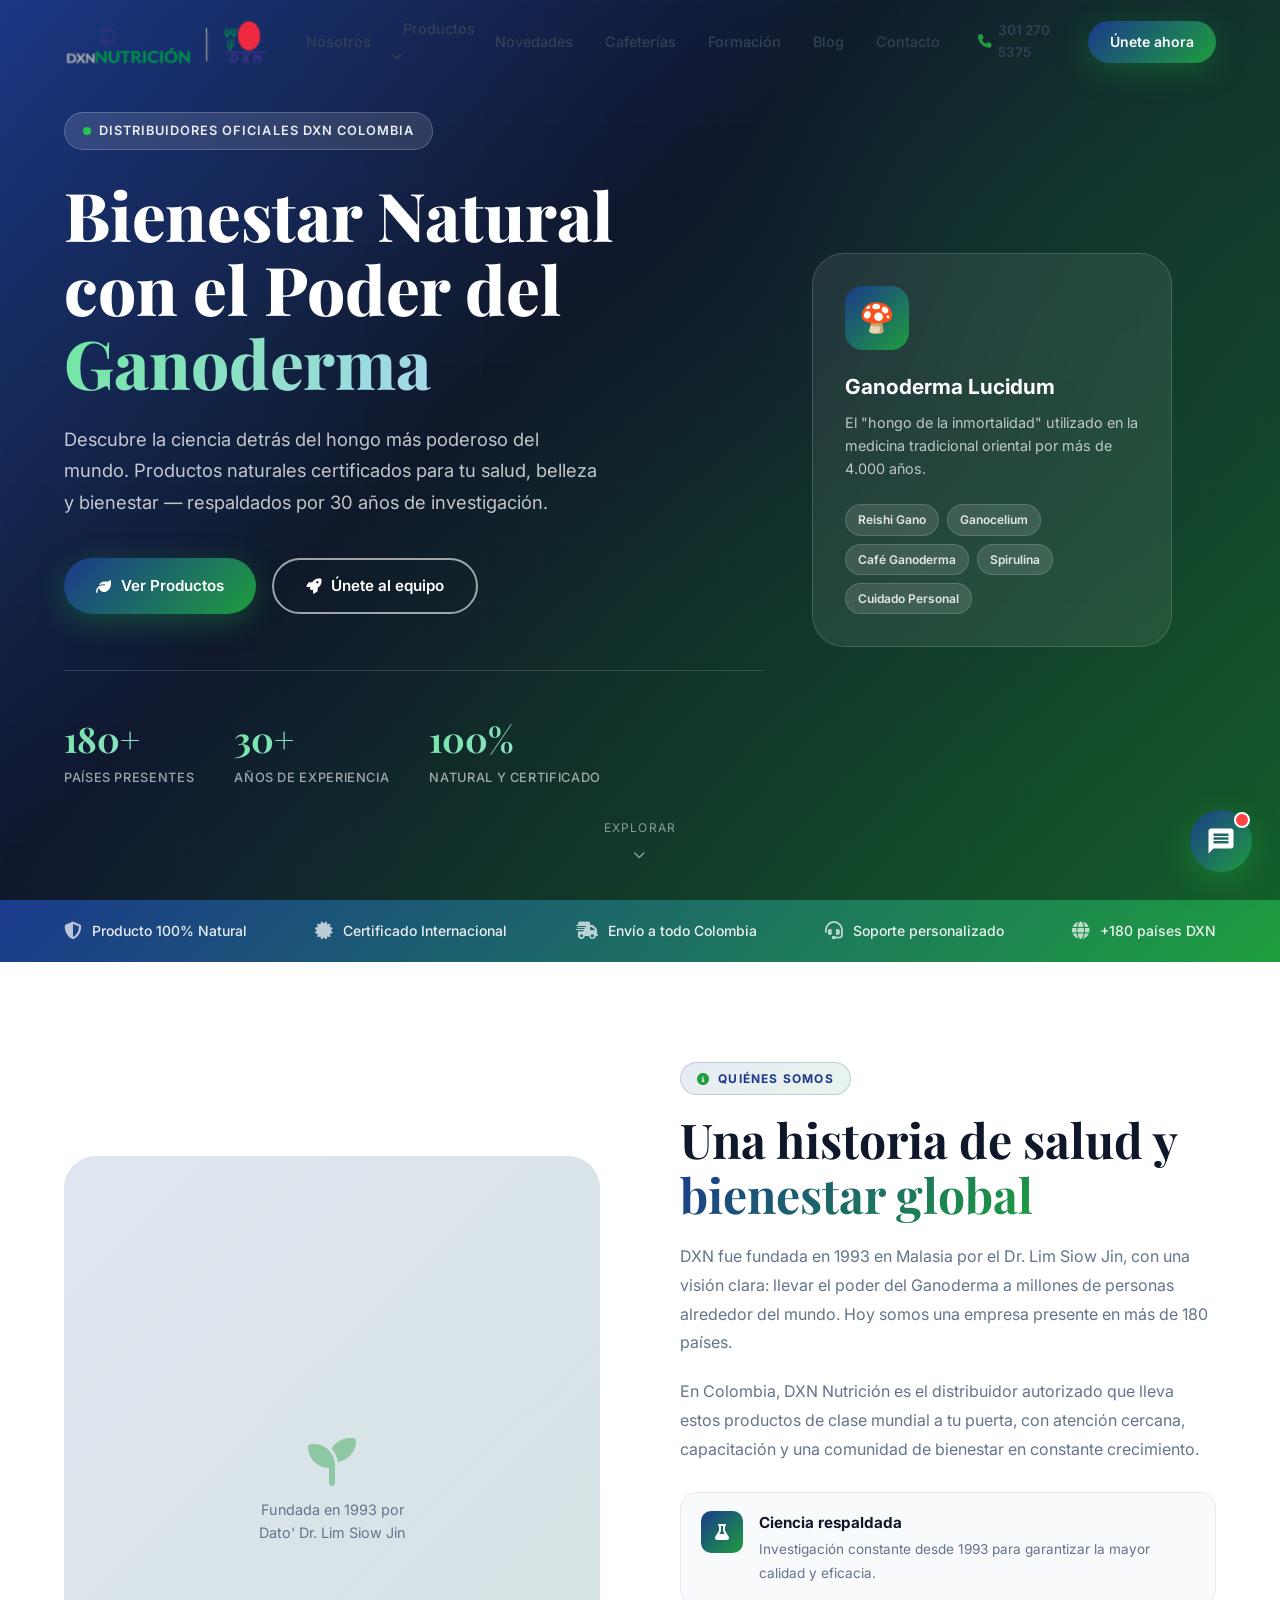
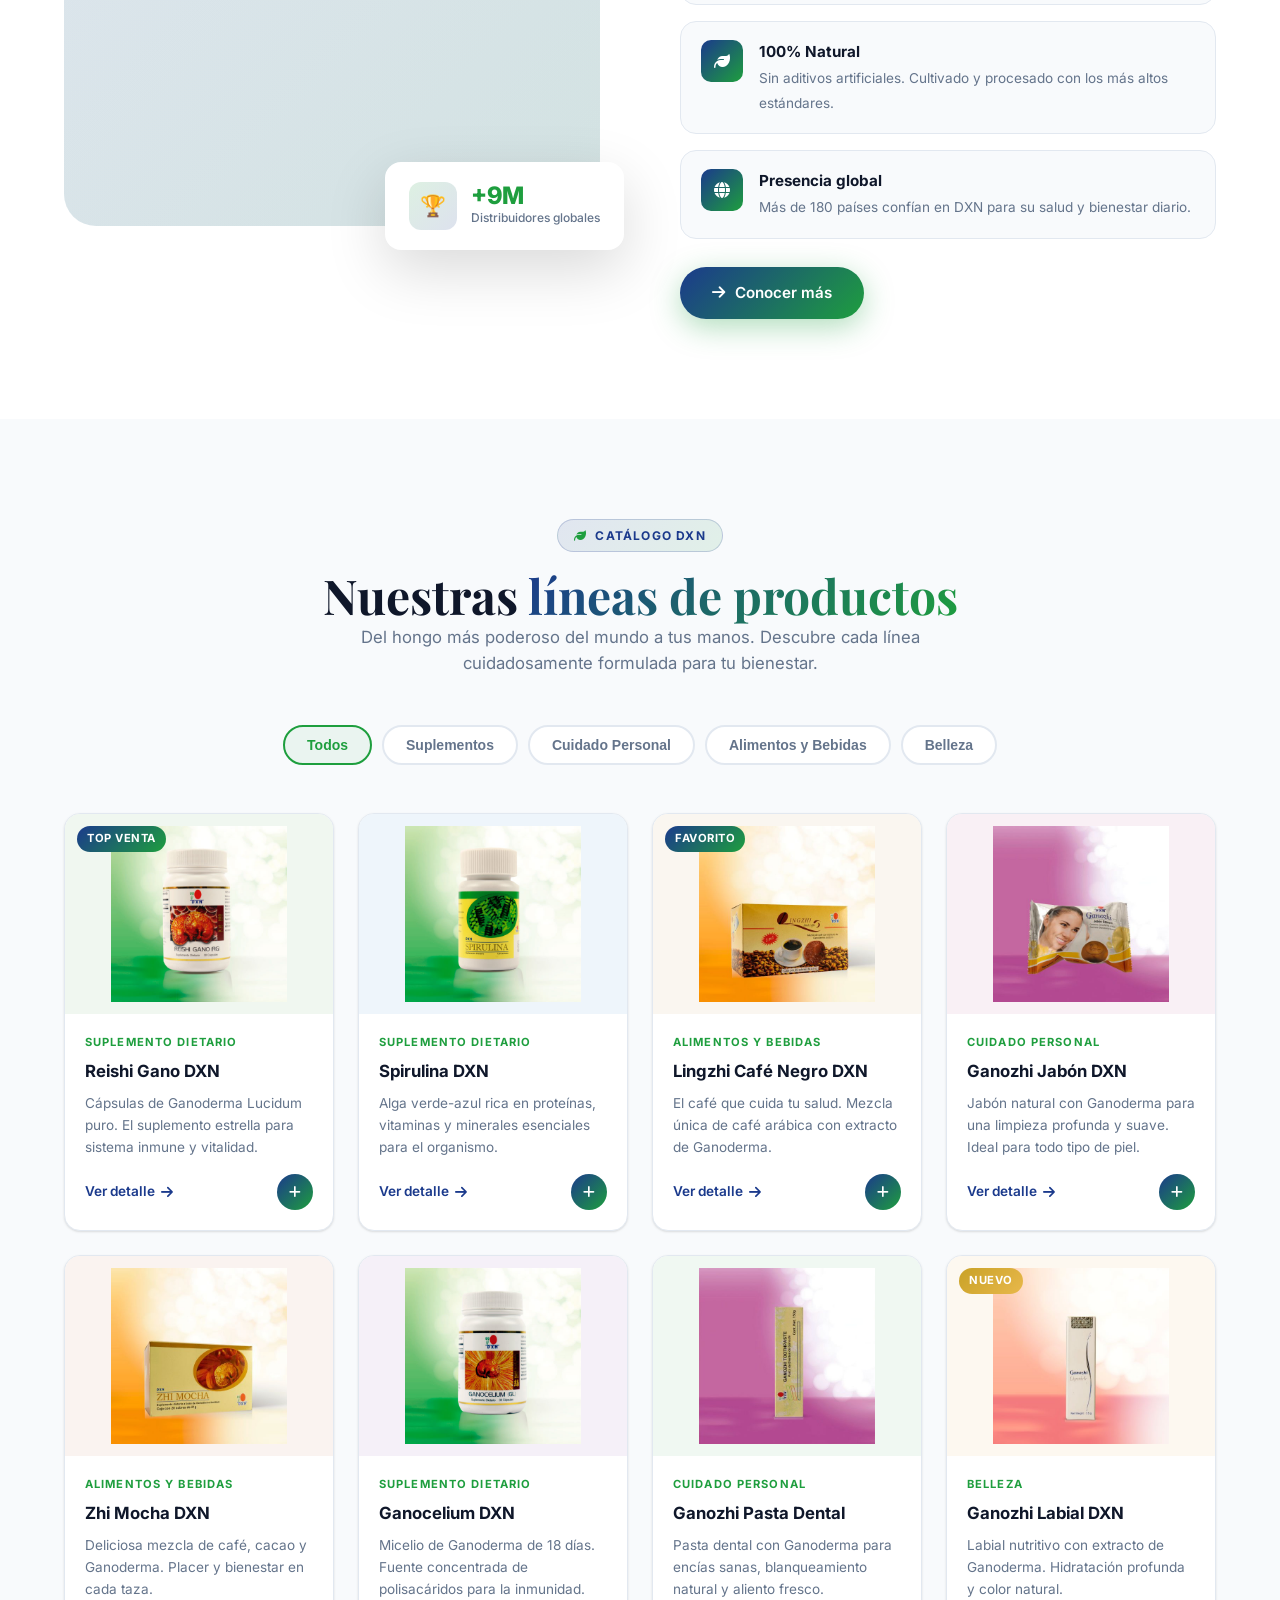
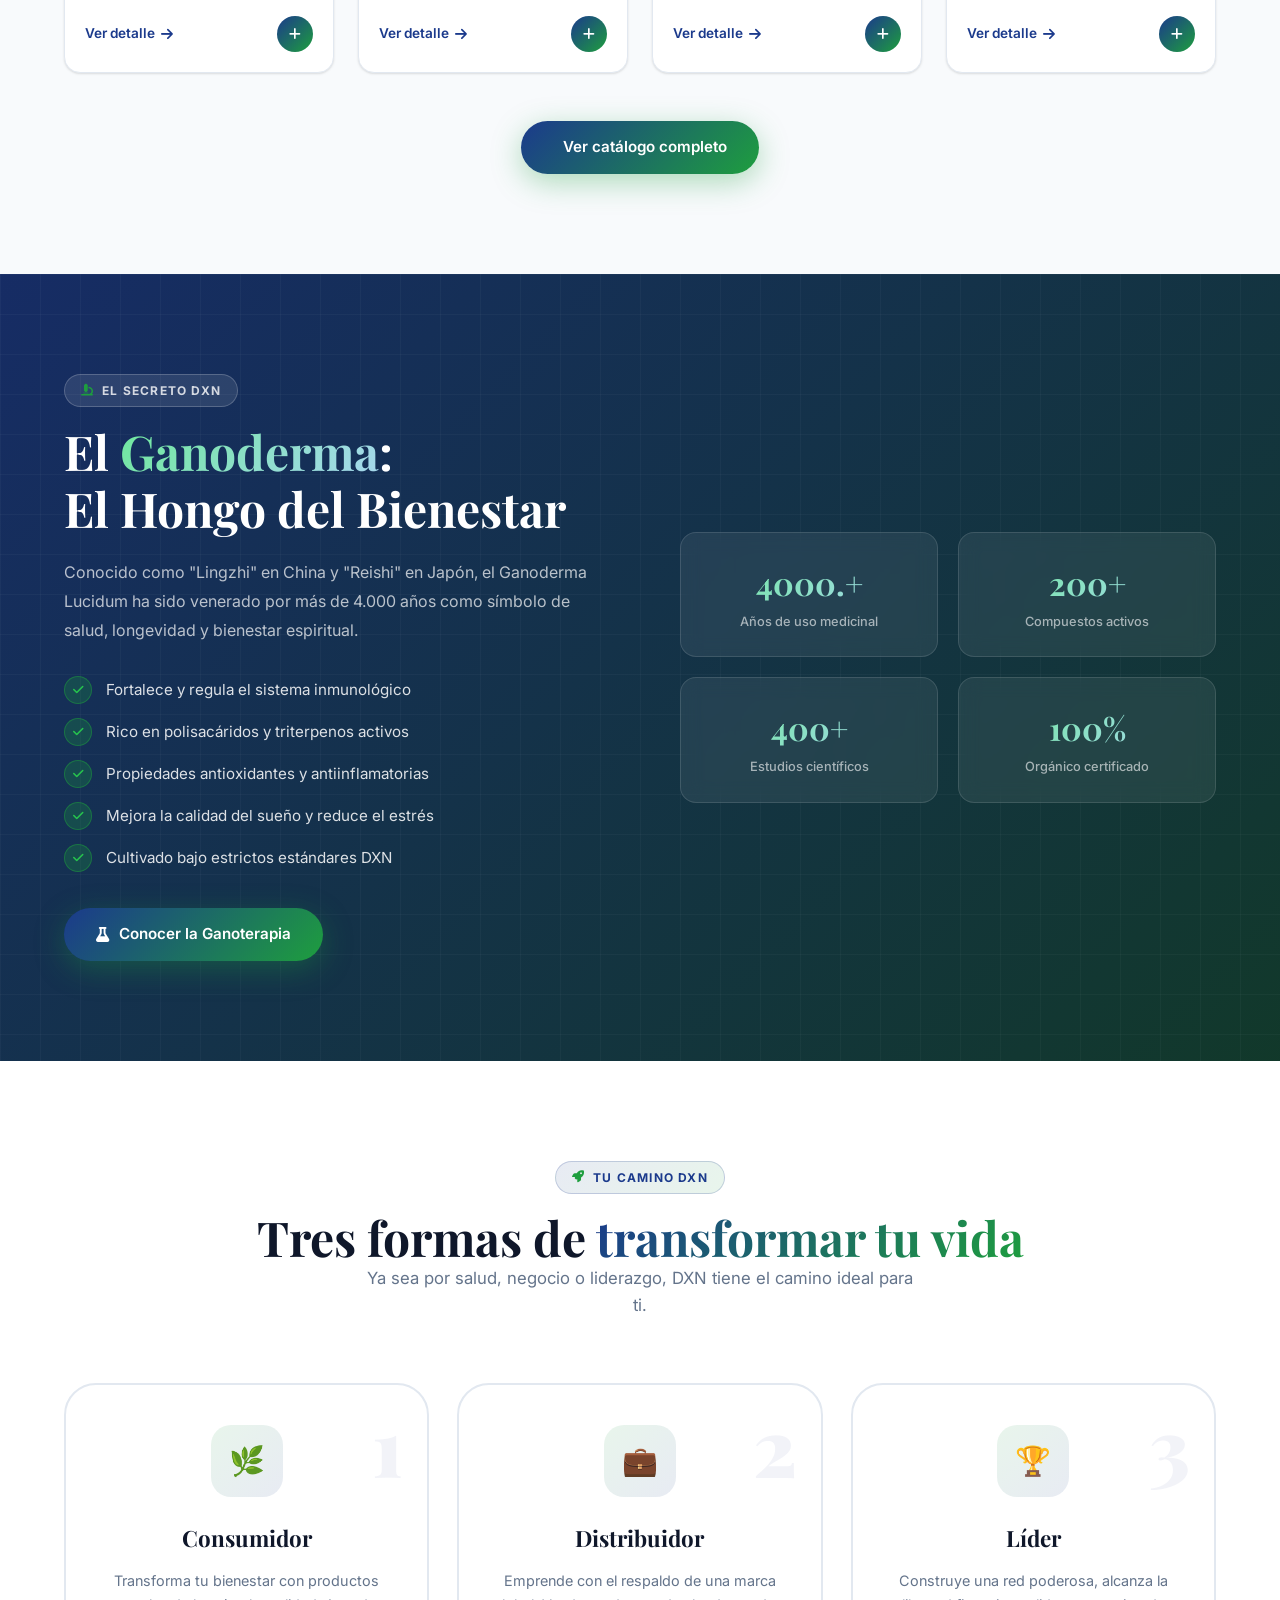
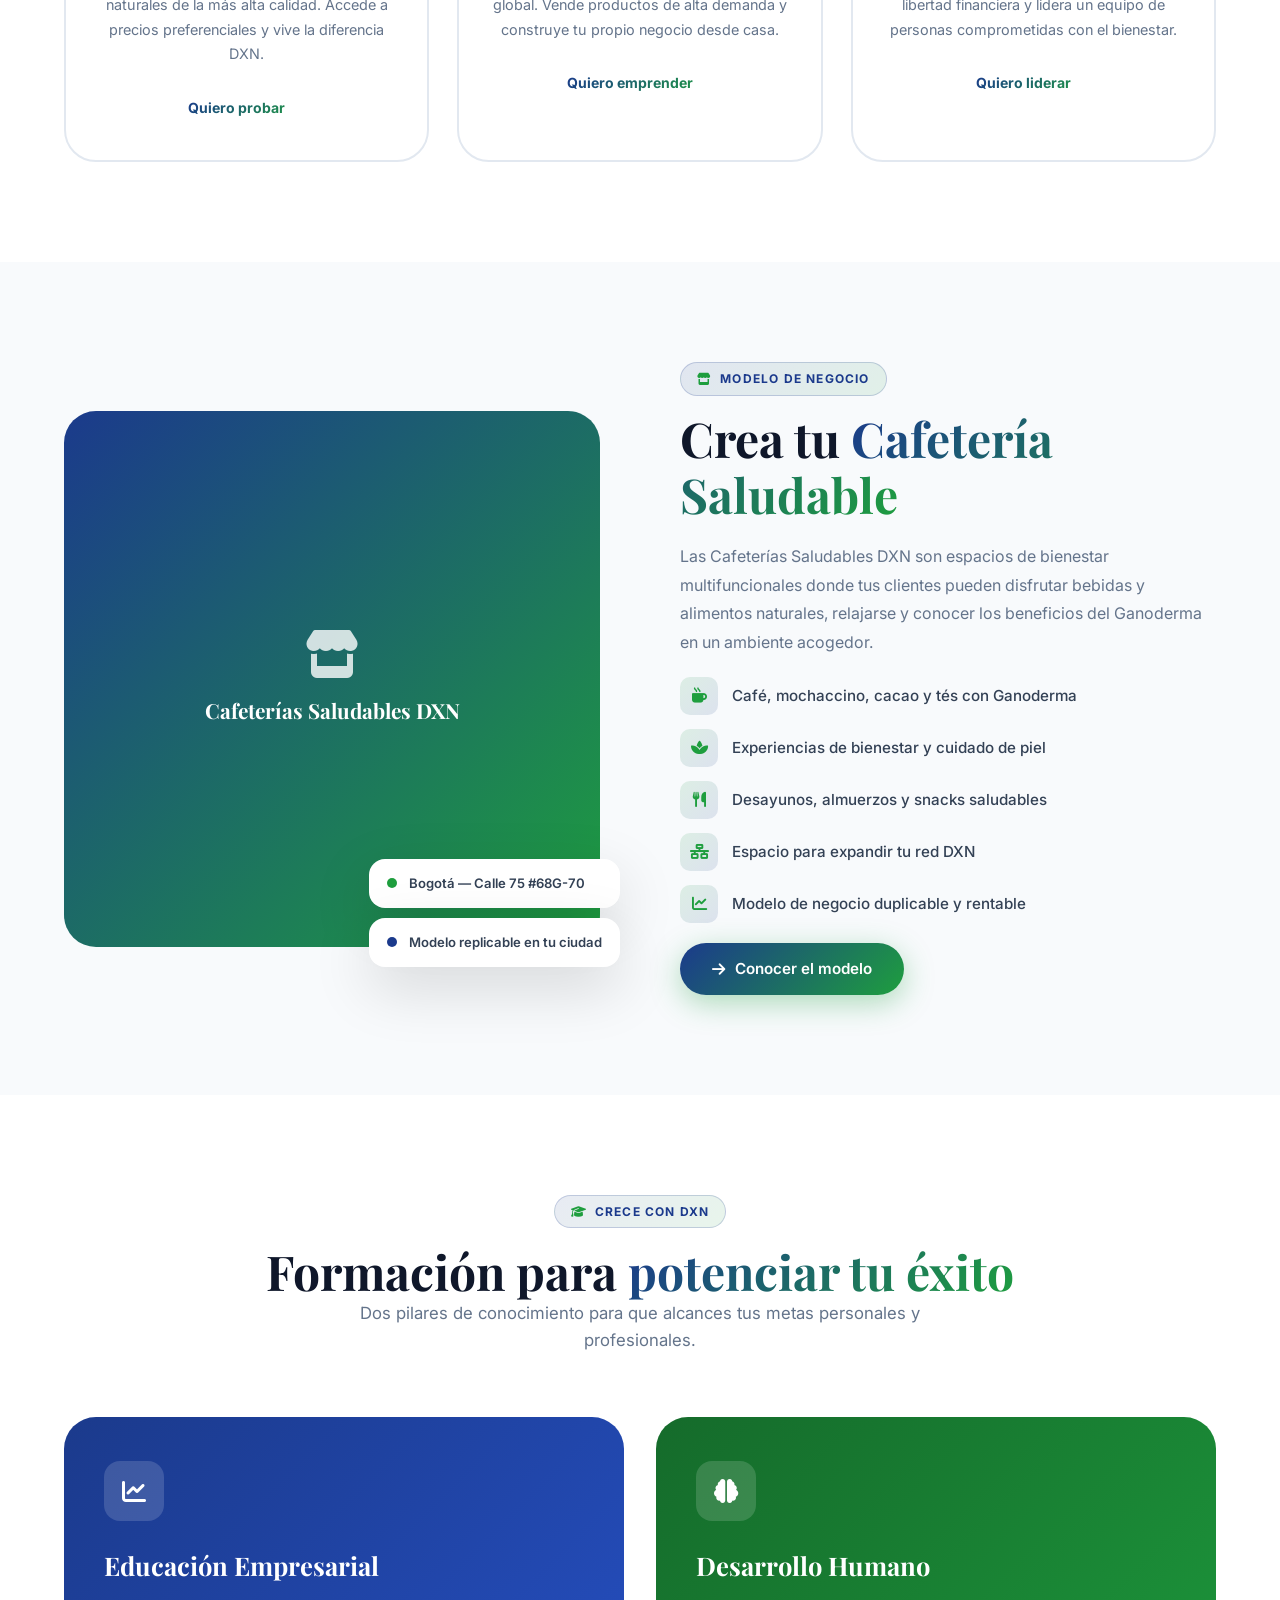
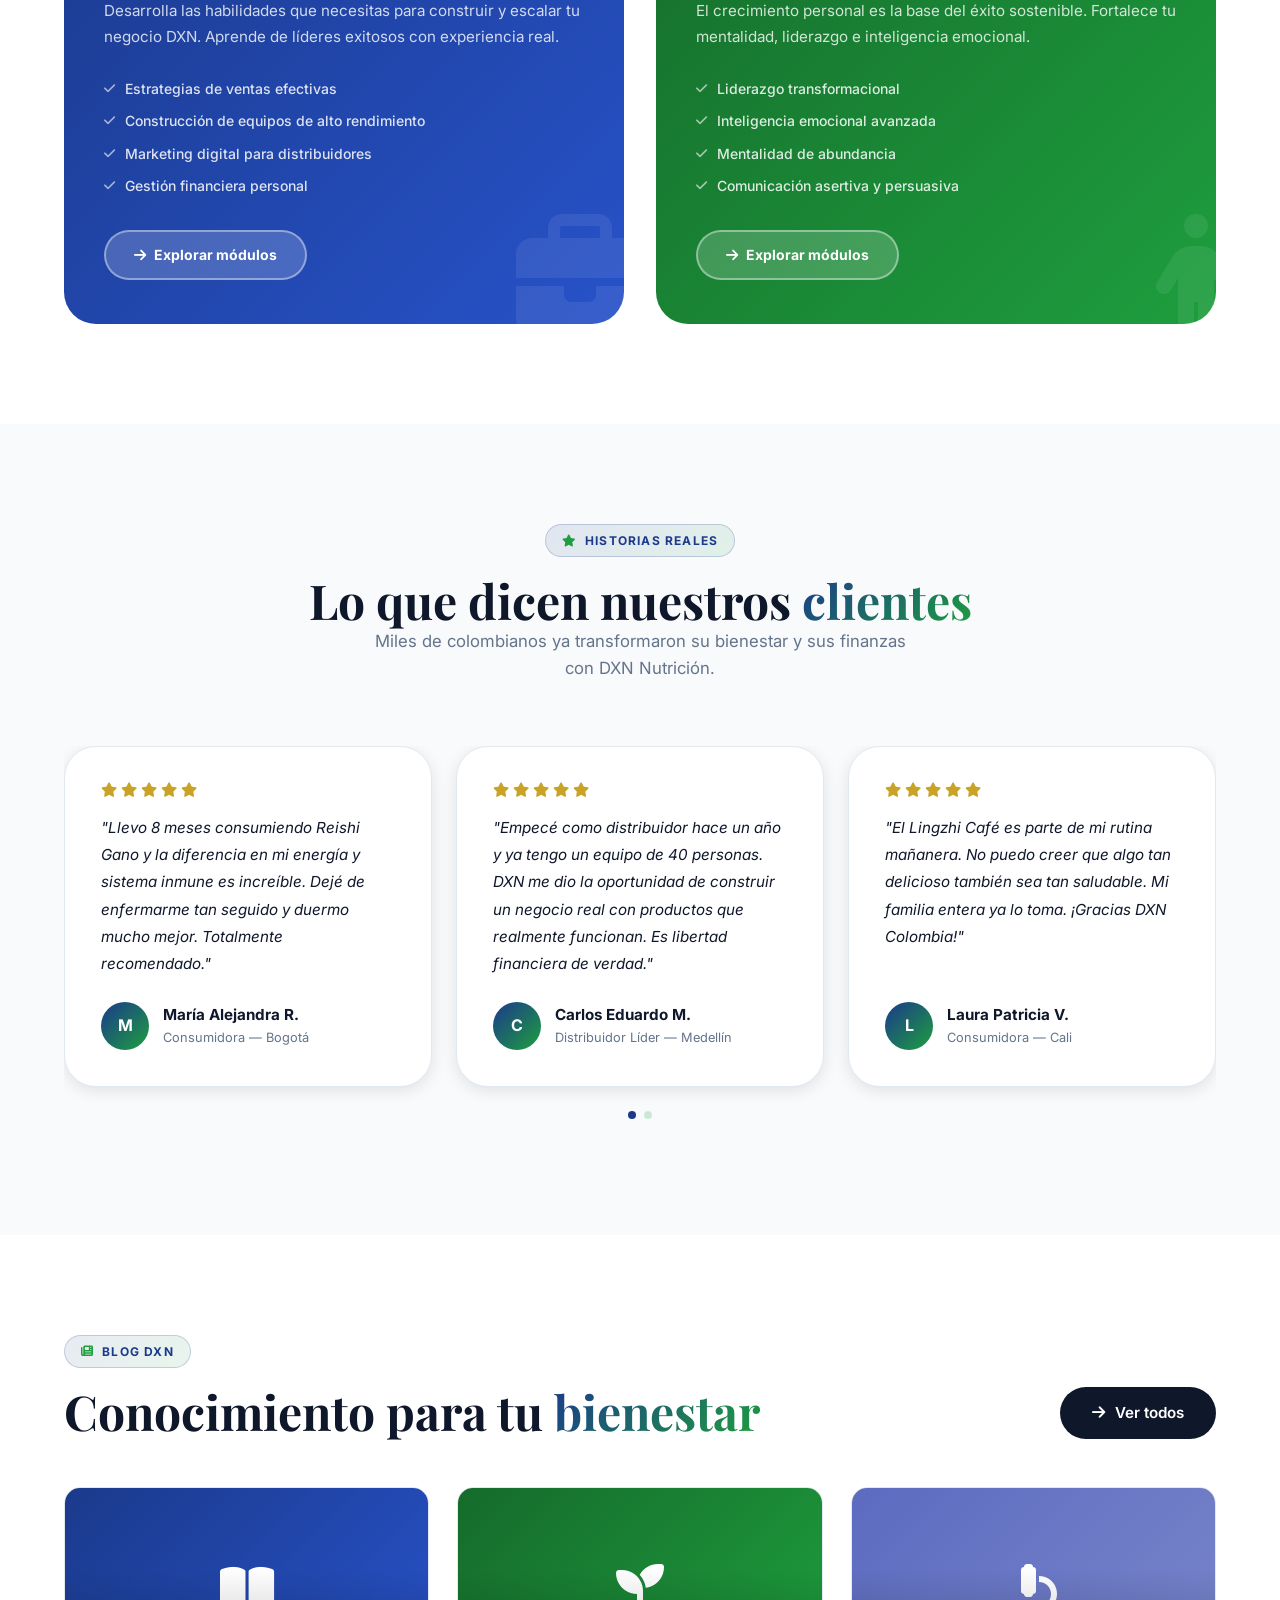
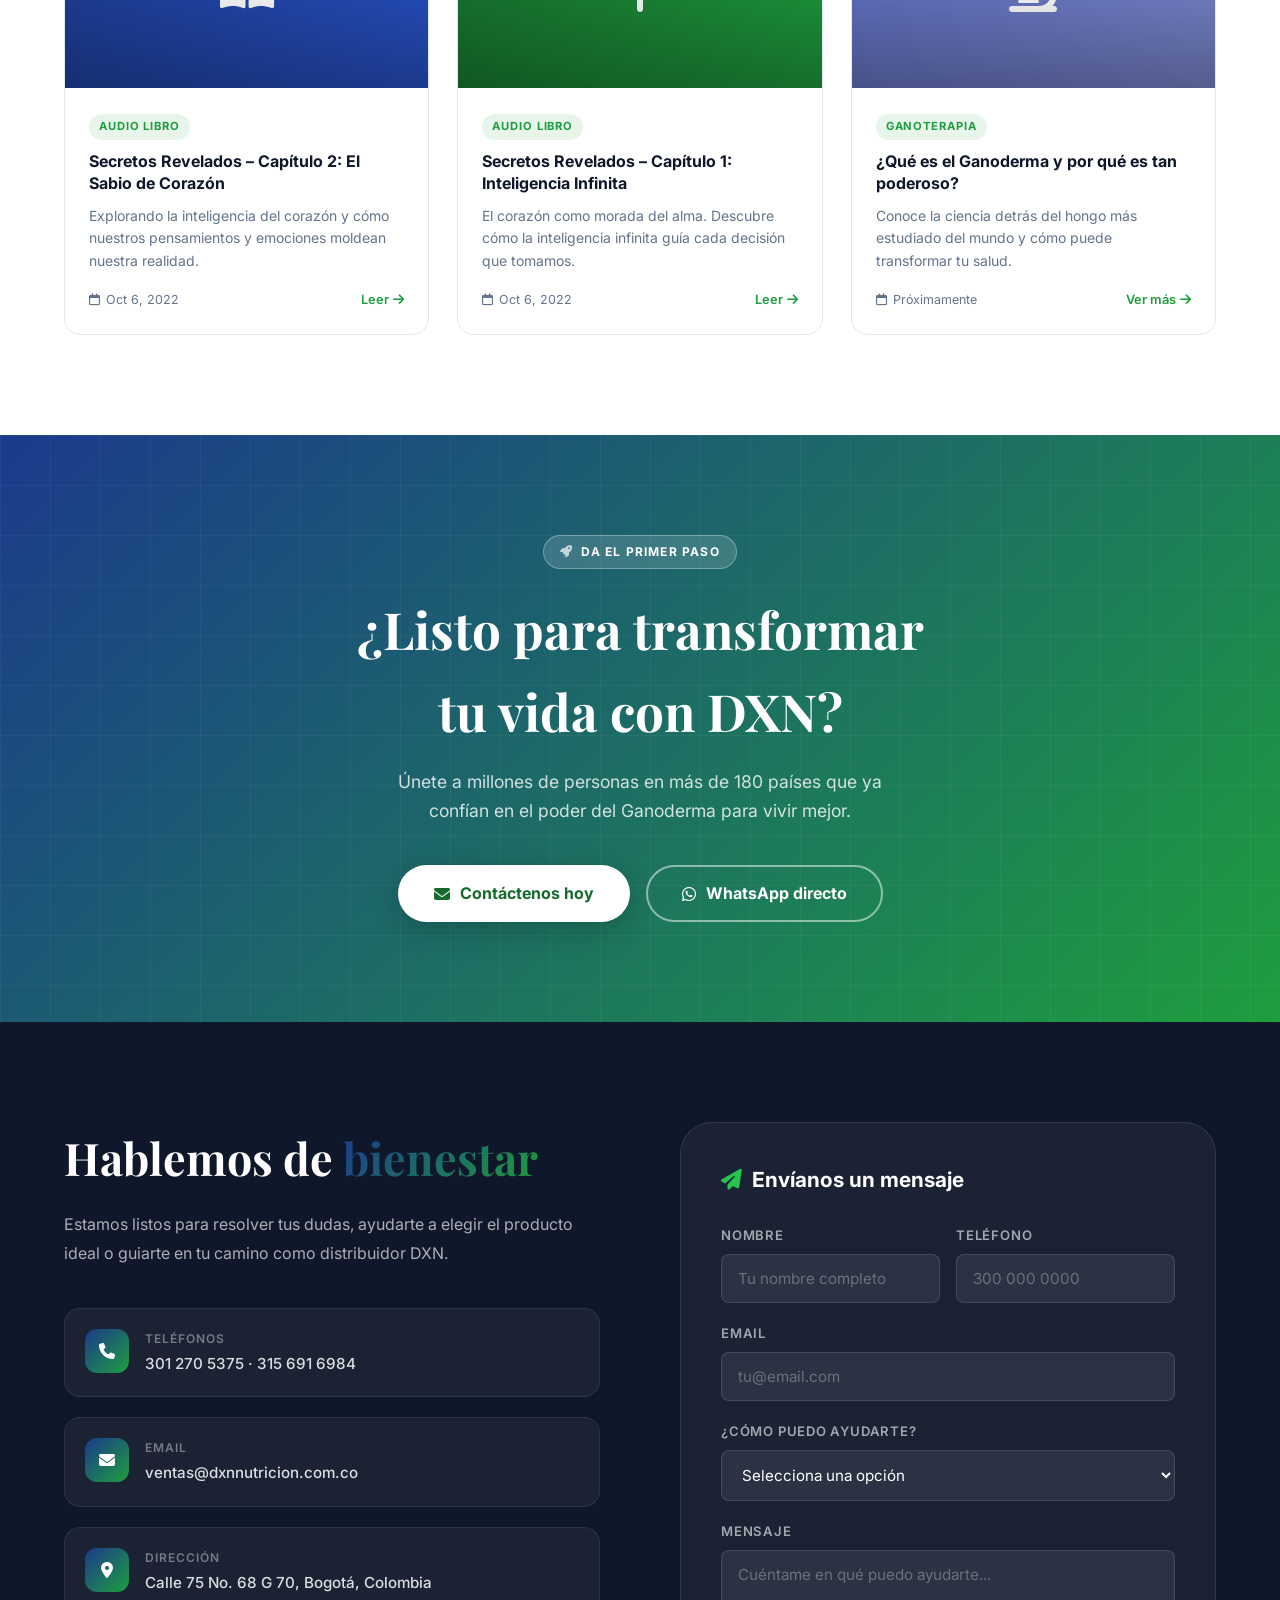
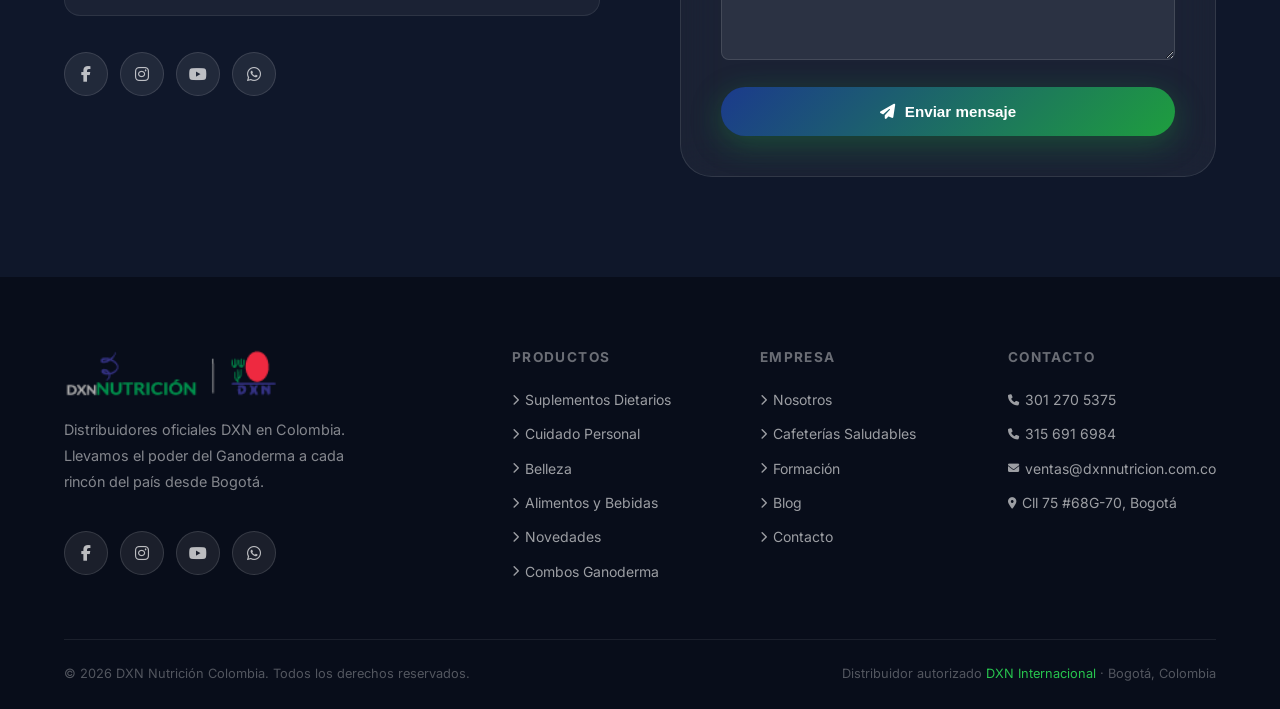
==== index.html @ 5dcd94e0 "DXN Nutricion - Sitio web premium inicial" ====
﻿<!DOCTYPE html>
<html lang="es">
<head>
  <meta charset="UTF-8" />
  <meta name="viewport" content="width=device-width, initial-scale=1.0" />
  <title>DXN Nutrición Colombia — Bienestar Natural con Ganoderma</title>
  <meta name="description" content="DXN Nutrición Colombia distribuye productos naturales basados en Ganoderma. Suplementos, cuidado personal, alimentos saludables y oportunidad de negocio." />

  <!-- Google Fonts -->
  <link rel="preconnect" href="https://fonts.googleapis.com" />
  <link rel="preconnect" href="https://fonts.gstatic.com" crossorigin />
  <link href="https://fonts.googleapis.com/css2?family=Inter:wght@300;400;500;600;700;800&family=Playfair+Display:wght@600;700;800&display=swap" rel="stylesheet" />

  <!-- AOS Animations -->
  <link href="https://unpkg.com/aos@2.3.4/dist/aos.css" rel="stylesheet" />

  <!-- Swiper -->
  <link rel="stylesheet" href="https://cdn.jsdelivr.net/npm/swiper@11/swiper-bundle.min.css" />

  <!-- Icons -->
  <link rel="stylesheet" href="https://cdnjs.cloudflare.com/ajax/libs/font-awesome/6.5.0/css/all.min.css" />

  <style>
    /* ===== VARIABLES ===== */
    :root {
      --blue:        #1B3A8C;
      --blue-light:  #2752C9;
      --green:       #1E9E3E;
      --green-dark:  #156B2B;
      --green-light: #27C44E;
      --gold:        #C9A227;
      --white:       #FFFFFF;
      --gray-50:     #F8FAFC;
      --gray-100:    #F1F5F9;
      --gray-200:    #E2E8F0;
      --gray-500:    #64748B;
      --gray-700:    #334155;
      --gray-900:    #0F172A;
      --gradient:    linear-gradient(135deg, var(--blue) 0%, var(--green) 100%);
      --gradient-rev: linear-gradient(135deg, var(--green) 0%, var(--blue) 100%);
      --shadow-sm:   0 1px 3px rgba(0,0,0,.08), 0 1px 2px rgba(0,0,0,.06);
      --shadow-md:   0 4px 16px rgba(0,0,0,.10);
      --shadow-lg:   0 20px 60px rgba(0,0,0,.15);
      --shadow-xl:   0 30px 80px rgba(0,0,0,.20);
      --radius:      16px;
      --radius-sm:   8px;
      --radius-xl:   32px;
      --transition:  all .3s cubic-bezier(.4,0,.2,1);
    }

    /* ===== RESET ===== */
    *, *::before, *::after { box-sizing: border-box; margin: 0; padding: 0; }
    html { scroll-behavior: smooth; }
    body {
      font-family: 'Inter', sans-serif;
      color: var(--gray-900);
      background: var(--white);
      overflow-x: hidden;
      line-height: 1.6;
    }
    img { display: block; max-width: 100%; }
    a { text-decoration: none; color: inherit; }
    ul { list-style: none; }

    /* ===== UTILITIES ===== */
    .container { max-width: 1200px; margin: 0 auto; padding: 0 24px; }
    .section-tag {
      display: inline-flex; align-items: center; gap: 8px;
      background: linear-gradient(135deg, rgba(27,58,140,.1), rgba(30,158,62,.1));
      color: var(--blue);
      font-size: .75rem; font-weight: 700; letter-spacing: .1em; text-transform: uppercase;
      padding: 6px 16px; border-radius: 100px;
      border: 1px solid rgba(27,58,140,.2);
      margin-bottom: 16px;
    }
    .section-tag i { color: var(--green); }
    .section-title {
      font-family: 'Playfair Display', serif;
      font-size: clamp(2rem, 4vw, 3rem);
      font-weight: 700;
      line-height: 1.15;
      color: var(--gray-900);
    }
    .section-title span { background: var(--gradient); -webkit-background-clip: text; -webkit-text-fill-color: transparent; background-clip: text; }
    .section-sub { font-size: 1.05rem; color: var(--gray-500); max-width: 560px; margin-top: 12px; }
    .btn {
      display: inline-flex; align-items: center; gap: 10px;
      padding: 14px 32px; border-radius: 100px;
      font-size: .95rem; font-weight: 600;
      cursor: pointer; border: none;
      transition: var(--transition);
      white-space: nowrap;
    }
    .btn-primary {
      background: var(--gradient);
      color: var(--white);
      box-shadow: 0 8px 30px rgba(30,158,62,.35);
    }
    .btn-primary:hover { transform: translateY(-2px); box-shadow: 0 12px 40px rgba(30,158,62,.45); }
    .btn-outline {
      background: transparent;
      color: var(--white);
      border: 2px solid rgba(255,255,255,.6);
    }
    .btn-outline:hover { background: rgba(255,255,255,.15); border-color: var(--white); }
    .btn-dark {
      background: var(--gray-900);
      color: var(--white);
    }
    .btn-dark:hover { background: var(--gray-700); transform: translateY(-2px); }

    /* ===== NAVBAR ===== */
    #navbar {
      position: fixed; top: 0; left: 0; right: 0; z-index: 1000;
      padding: 16px 0;
      transition: var(--transition);
    }
    #navbar.scrolled {
      background: rgba(255,255,255,.96);
      backdrop-filter: blur(20px);
      -webkit-backdrop-filter: blur(20px);
      box-shadow: 0 2px 30px rgba(0,0,0,.10);
      padding: 10px 0;
    }
    .nav-inner {
      display: flex; align-items: center; justify-content: space-between; gap: 24px;
    }
    .nav-logo {
      display: flex; align-items: center; gap: 12px;
    }
    .nav-logo-icon {
      width: 44px; height: 44px;
      background: var(--gradient);
      border-radius: 12px;
      display: flex; align-items: center; justify-content: center;
      flex-shrink: 0;
    }
    .nav-logo-icon svg { width: 26px; height: 26px; fill: white; }
    .nav-logo-text { display: flex; flex-direction: column; line-height: 1; }
    .nav-logo-text .dxn { font-size: .7rem; font-weight: 800; color: var(--gray-500); letter-spacing: .15em; text-transform: uppercase; }
    .nav-logo-text .nutricion { font-size: 1.1rem; font-weight: 800; background: var(--gradient); -webkit-background-clip: text; -webkit-text-fill-color: transparent; background-clip: text; }
    .nav-links { display: flex; align-items: center; gap: 4px; }
    .nav-links a {
      padding: 8px 14px; border-radius: 8px;
      font-size: .9rem; font-weight: 500;
      color: var(--gray-700);
      transition: var(--transition);
      position: relative;
    }
    .nav-links a:hover { color: var(--green); background: rgba(30,158,62,.07); }
    .nav-links .has-dropdown { position: relative; }
    .nav-links .has-dropdown .dropdown {
      position: absolute; top: calc(100% + 8px); left: 0;
      background: var(--white);
      border-radius: var(--radius);
      box-shadow: var(--shadow-lg);
      min-width: 220px;
      padding: 8px;
      opacity: 0; pointer-events: none;
      transform: translateY(8px);
      transition: var(--transition);
      border: 1px solid var(--gray-200);
    }
    .nav-links .has-dropdown:hover .dropdown { opacity: 1; pointer-events: all; transform: translateY(0); }
    .dropdown a {
      display: flex; align-items: center; gap: 10px;
      padding: 10px 12px; border-radius: 8px;
      font-size: .875rem;
      color: var(--gray-700);
      width: 100%;
    }
    .dropdown a i { color: var(--green); width: 16px; text-align: center; }
    .dropdown a:hover { background: var(--gray-50); color: var(--green); }
    .nav-cta { display: flex; align-items: center; gap: 12px; }
    .nav-cta .phone { font-size: .85rem; font-weight: 600; color: var(--gray-700); display: flex; align-items: center; gap: 6px; }
    .nav-cta .phone i { color: var(--green); }
    .nav-scrolled-hide { transition: var(--transition); }
    #navbar.scrolled .dxn { color: var(--gray-500) !important; }

    /* Hamburger */
    .hamburger { display: none; flex-direction: column; gap: 5px; cursor: pointer; padding: 4px; }
    .hamburger span { width: 24px; height: 2px; background: var(--gray-700); border-radius: 2px; transition: var(--transition); }

    /* ===== HERO ===== */
    #hero {
      min-height: 100vh;
      background: var(--gray-900);
      position: relative;
      display: flex; align-items: center;
      overflow: hidden;
    }
    .hero-bg {
      position: absolute; inset: 0;
      background: linear-gradient(135deg, rgba(27,58,140,.92) 0%, rgba(15,20,40,.75) 40%, rgba(21,107,43,.85) 100%);
      z-index: 1;
    }
    .hero-particles {
      position: absolute; inset: 0; z-index: 0;
      background:
        radial-gradient(circle at 20% 50%, rgba(30,158,62,.15) 0%, transparent 50%),
        radial-gradient(circle at 80% 20%, rgba(27,58,140,.2) 0%, transparent 50%),
        radial-gradient(circle at 60% 80%, rgba(30,158,62,.1) 0%, transparent 40%);
    }
    .hero-grid {
      position: absolute; inset: 0; z-index: 0;
      background-image: linear-gradient(rgba(255,255,255,.03) 1px, transparent 1px),
                        linear-gradient(90deg, rgba(255,255,255,.03) 1px, transparent 1px);
      background-size: 60px 60px;
    }
    /* Decorative mushroom SVG blobs */
    .hero-blob {
      position: absolute; border-radius: 50%;
      filter: blur(80px); opacity: .25; z-index: 1;
    }
    .hero-blob-1 { width: 600px; height: 600px; background: var(--green); top: -200px; right: -100px; }
    .hero-blob-2 { width: 400px; height: 400px; background: var(--blue); bottom: -100px; left: -50px; }

    .hero-content {
      position: relative; z-index: 2;
      max-width: 700px;
    }
    .hero-badge {
      display: inline-flex; align-items: center; gap: 8px;
      background: rgba(255,255,255,.12);
      backdrop-filter: blur(10px);
      border: 1px solid rgba(255,255,255,.2);
      color: rgba(255,255,255,.9);
      font-size: .8rem; font-weight: 600; letter-spacing: .08em; text-transform: uppercase;
      padding: 8px 18px; border-radius: 100px;
      margin-bottom: 28px;
    }
    .hero-badge .dot { width: 8px; height: 8px; background: var(--green-light); border-radius: 50%; animation: pulse 2s infinite; }
    @keyframes pulse { 0%,100%{opacity:1;transform:scale(1)} 50%{opacity:.5;transform:scale(1.5)} }

    .hero-title {
      font-family: 'Playfair Display', serif;
      font-size: clamp(2.4rem, 5.5vw, 4.2rem);
      font-weight: 800;
      color: var(--white);
      line-height: 1.1;
      margin-bottom: 24px;
    }
    .hero-title .accent {
      background: linear-gradient(135deg, #6EE89B, #A8D8F0);
      -webkit-background-clip: text; -webkit-text-fill-color: transparent; background-clip: text;
    }
    .hero-desc {
      font-size: 1.15rem;
      color: rgba(255,255,255,.75);
      max-width: 540px;
      margin-bottom: 40px;
      line-height: 1.7;
    }
    .hero-actions { display: flex; flex-wrap: wrap; gap: 16px; margin-bottom: 56px; }
    .hero-stats {
      display: flex; gap: 40px; flex-wrap: wrap;
      padding-top: 40px;
      border-top: 1px solid rgba(255,255,255,.15);
    }
    .hero-stat .num {
      font-family: 'Playfair Display', serif;
      font-size: 2.2rem; font-weight: 700;
      background: linear-gradient(135deg, #6EE89B, #A8D8F0);
      -webkit-background-clip: text; -webkit-text-fill-color: transparent; background-clip: text;
    }
    .hero-stat .label { font-size: .8rem; color: rgba(255,255,255,.6); font-weight: 500; letter-spacing: .05em; text-transform: uppercase; }

    .hero-visual {
      position: absolute; right: 0; top: 0; bottom: 0;
      width: 45%;
      z-index: 2;
      display: flex; align-items: center; justify-content: center;
    }
    .hero-card-float {
      background: rgba(255,255,255,.08);
      backdrop-filter: blur(20px);
      border: 1px solid rgba(255,255,255,.15);
      border-radius: var(--radius-xl);
      padding: 32px;
      max-width: 360px;
      width: 100%;
      animation: float 6s ease-in-out infinite;
    }
    @keyframes float { 0%,100%{transform:translateY(0)} 50%{transform:translateY(-20px)} }
    .hero-card-float .card-icon {
      width: 64px; height: 64px;
      background: var(--gradient);
      border-radius: 18px;
      display: flex; align-items: center; justify-content: center;
      font-size: 1.8rem;
      margin-bottom: 20px;
    }
    .hero-card-float h3 { font-size: 1.3rem; font-weight: 700; color: white; margin-bottom: 8px; }
    .hero-card-float p { font-size: .9rem; color: rgba(255,255,255,.7); margin-bottom: 24px; }
    .hero-card-products { display: flex; flex-wrap: wrap; gap: 8px; }
    .hero-card-products span {
      background: rgba(255,255,255,.12);
      color: rgba(255,255,255,.85);
      font-size: .75rem; font-weight: 600;
      padding: 5px 12px; border-radius: 100px;
      border: 1px solid rgba(255,255,255,.15);
    }
    .scroll-indicator {
      position: absolute; bottom: 36px; left: 50%; transform: translateX(-50%);
      z-index: 3; display: flex; flex-direction: column; align-items: center; gap: 8px;
      color: rgba(255,255,255,.5); font-size: .75rem; letter-spacing: .1em; text-transform: uppercase;
    }
    .scroll-indicator .arrow { animation: bounce 2s infinite; }
    @keyframes bounce { 0%,100%{transform:translateY(0)} 50%{transform:translateY(8px)} }

    /* ===== TRUST BAR ===== */
    #trust {
      background: var(--gradient);
      padding: 20px 0;
    }
    .trust-inner {
      display: flex; align-items: center; justify-content: space-between;
      flex-wrap: wrap; gap: 20px;
    }
    .trust-item {
      display: flex; align-items: center; gap: 10px;
      color: rgba(255,255,255,.9);
      font-size: .875rem; font-weight: 500;
    }
    .trust-item i { font-size: 1.1rem; color: rgba(255,255,255,.7); }

    /* ===== ABOUT STRIP ===== */
    #about-strip {
      padding: 100px 0;
      background: var(--white);
    }
    .about-grid {
      display: grid;
      grid-template-columns: 1fr 1fr;
      gap: 80px;
      align-items: center;
    }
    .about-visual {
      position: relative;
    }
    .about-main-img {
      width: 100%;
      aspect-ratio: 4/5;
      background: linear-gradient(135deg, var(--gray-100), var(--gray-200));
      border-radius: var(--radius-xl);
      overflow: hidden;
      position: relative;
    }
    .about-main-img .img-placeholder {
      position: absolute; inset: 0;
      background: var(--gradient);
      opacity: .08;
    }
    .about-main-img .img-content {
      position: absolute; inset: 0;
      display: flex; flex-direction: column; align-items: center; justify-content: center;
      gap: 12px; color: var(--gray-500);
    }
    .about-main-img .img-content i { font-size: 3rem; color: var(--green); opacity: .4; }
    .about-badge-float {
      position: absolute;
      bottom: -24px; right: -24px;
      background: var(--white);
      border-radius: var(--radius);
      padding: 20px 24px;
      box-shadow: var(--shadow-lg);
      display: flex; align-items: center; gap: 14px;
      min-width: 200px;
    }
    .about-badge-float .icon {
      width: 48px; height: 48px; border-radius: 12px;
      background: linear-gradient(135deg, rgba(30,158,62,.15), rgba(27,58,140,.15));
      display: flex; align-items: center; justify-content: center;
      font-size: 1.3rem; flex-shrink: 0;
    }
    .about-badge-float .text .num { font-size: 1.5rem; font-weight: 800; color: var(--green); line-height: 1; }
    .about-badge-float .text .desc { font-size: .75rem; color: var(--gray-500); font-weight: 500; }

    .about-copy { display: flex; flex-direction: column; gap: 20px; }
    .about-copy p { font-size: 1rem; color: var(--gray-500); line-height: 1.8; }
    .about-pillars { display: flex; flex-direction: column; gap: 16px; margin: 8px 0; }
    .pillar {
      display: flex; align-items: flex-start; gap: 16px;
      background: var(--gray-50);
      border-radius: var(--radius);
      padding: 18px 20px;
      border: 1px solid var(--gray-200);
      transition: var(--transition);
    }
    .pillar:hover { border-color: var(--green); background: linear-gradient(135deg, rgba(30,158,62,.04), rgba(27,58,140,.04)); }
    .pillar .icon {
      width: 42px; height: 42px; border-radius: 10px;
      background: var(--gradient);
      display: flex; align-items: center; justify-content: center;
      flex-shrink: 0; font-size: 1rem; color: white;
    }
    .pillar h4 { font-size: .95rem; font-weight: 700; color: var(--gray-900); margin-bottom: 2px; }
    .pillar p { font-size: .85rem; color: var(--gray-500); }

    /* ===== PRODUCTS ===== */
    #productos {
      padding: 100px 0;
      background: var(--gray-50);
    }
    .products-header {
      text-align: center;
      margin-bottom: 48px;
    }
    .products-header .section-sub { margin: 0 auto; }
    .product-filters {
      display: flex; flex-wrap: wrap; gap: 10px;
      justify-content: center;
      margin-bottom: 48px;
    }
    .filter-btn {
      padding: 10px 22px; border-radius: 100px;
      font-size: .875rem; font-weight: 600;
      border: 2px solid var(--gray-200);
      background: var(--white);
      color: var(--gray-500);
      cursor: pointer; transition: var(--transition);
    }
    .filter-btn:hover, .filter-btn.active {
      border-color: var(--green);
      color: var(--green);
      background: rgba(30,158,62,.06);
    }
    .products-grid {
      display: grid;
      grid-template-columns: repeat(auto-fill, minmax(260px, 1fr));
      gap: 24px;
    }
    .product-card {
      background: var(--white);
      border-radius: var(--radius);
      overflow: hidden;
      box-shadow: var(--shadow-sm);
      border: 1px solid var(--gray-200);
      transition: var(--transition);
      cursor: pointer;
    }
    .product-card:hover {
      transform: translateY(-6px);
      box-shadow: var(--shadow-lg);
      border-color: rgba(30,158,62,.3);
    }
    .product-img {
      height: 200px;
      position: relative;
      overflow: hidden;
    }
    .nav-logo-img { height: 52px; width: auto; object-fit: contain; }
    .product-img-bg {
      position: absolute; inset: 0;
      display: flex; align-items: center; justify-content: center;
      font-size: 4rem;
      transition: var(--transition);
    }
    .product-card:hover .product-img-bg { transform: scale(1.08); }
    .product-badge {
      position: absolute; top: 12px; left: 12px;
      background: var(--gradient);
      color: white;
      font-size: .7rem; font-weight: 700; letter-spacing: .05em; text-transform: uppercase;
      padding: 4px 10px; border-radius: 100px;
    }
    .product-badge.nuevo { background: linear-gradient(135deg, var(--gold), #E8B84B); }
    .product-body { padding: 20px; }
    .product-category { font-size: .7rem; font-weight: 700; letter-spacing: .1em; text-transform: uppercase; color: var(--green); margin-bottom: 6px; }
    .product-name { font-size: 1.05rem; font-weight: 700; color: var(--gray-900); margin-bottom: 8px; }
    .product-desc { font-size: .85rem; color: var(--gray-500); line-height: 1.6; margin-bottom: 16px; }
    .product-footer { display: flex; align-items: center; justify-content: space-between; }
    .product-link {
      font-size: .85rem; font-weight: 600; color: var(--blue);
      display: flex; align-items: center; gap: 6px;
      transition: var(--transition);
    }
    .product-link:hover { color: var(--green); gap: 10px; }
    .product-icon-btn {
      width: 36px; height: 36px; border-radius: 50%;
      background: var(--gradient);
      display: flex; align-items: center; justify-content: center;
      color: white; font-size: .85rem;
      transition: var(--transition);
    }
    .product-card:hover .product-icon-btn { transform: rotate(45deg); }

    .products-cta { text-align: center; margin-top: 48px; }

    /* ===== GANODERMA FEATURE ===== */
    #ganoderma {
      padding: 100px 0;
      background: var(--gray-900);
      position: relative;
      overflow: hidden;
    }
    .gano-bg {
      position: absolute; inset: 0;
      background: linear-gradient(135deg, rgba(27,58,140,.6) 0%, rgba(21,107,43,.4) 100%);
    }
    .gano-grid-bg {
      position: absolute; inset: 0;
      background-image: linear-gradient(rgba(255,255,255,.03) 1px, transparent 1px),
                        linear-gradient(90deg, rgba(255,255,255,.03) 1px, transparent 1px);
      background-size: 40px 40px;
    }
    .gano-content { position: relative; z-index: 2; }
    .gano-grid {
      display: grid;
      grid-template-columns: 1fr 1fr;
      gap: 80px;
      align-items: center;
    }
    .gano-text h2 {
      font-family: 'Playfair Display', serif;
      font-size: clamp(2rem, 4vw, 3rem);
      font-weight: 700;
      color: white;
      line-height: 1.2;
      margin-bottom: 20px;
    }
    .gano-text h2 span {
      background: linear-gradient(135deg, #6EE89B, #A8D8F0);
      -webkit-background-clip: text; -webkit-text-fill-color: transparent; background-clip: text;
    }
    .gano-text p { font-size: 1rem; color: rgba(255,255,255,.7); line-height: 1.8; margin-bottom: 32px; }
    .gano-benefits { display: flex; flex-direction: column; gap: 14px; margin-bottom: 36px; }
    .gano-benefit {
      display: flex; align-items: center; gap: 14px;
      color: rgba(255,255,255,.85);
      font-size: .95rem;
    }
    .gano-benefit .check {
      width: 28px; height: 28px; border-radius: 50%;
      background: rgba(30,158,62,.25);
      border: 1px solid rgba(30,158,62,.5);
      display: flex; align-items: center; justify-content: center;
      flex-shrink: 0; font-size: .75rem; color: var(--green-light);
    }
    .gano-stats {
      display: grid;
      grid-template-columns: repeat(2, 1fr);
      gap: 20px;
    }
    .gano-stat {
      background: rgba(255,255,255,.07);
      backdrop-filter: blur(10px);
      border: 1px solid rgba(255,255,255,.12);
      border-radius: var(--radius);
      padding: 24px;
      text-align: center;
    }
    .gano-stat .num {
      font-family: 'Playfair Display', serif;
      font-size: 2rem; font-weight: 700;
      background: linear-gradient(135deg, #6EE89B, #A8D8F0);
      -webkit-background-clip: text; -webkit-text-fill-color: transparent; background-clip: text;
      margin-bottom: 4px;
    }
    .gano-stat .label { font-size: .8rem; color: rgba(255,255,255,.6); font-weight: 500; }

    /* ===== OPORTUNIDAD ===== */
    #oportunidad {
      padding: 100px 0;
      background: var(--white);
    }
    .oportunidad-header { text-align: center; margin-bottom: 64px; }
    .oportunidad-header .section-sub { margin: 0 auto; }
    .oportunidad-cards {
      display: grid;
      grid-template-columns: repeat(3, 1fr);
      gap: 28px;
    }
    .opor-card {
      border-radius: var(--radius-xl);
      padding: 40px 32px;
      text-align: center;
      border: 2px solid var(--gray-200);
      background: var(--white);
      transition: var(--transition);
      position: relative;
      overflow: hidden;
    }
    .opor-card::before {
      content: '';
      position: absolute; inset: 0;
      background: var(--gradient);
      opacity: 0;
      transition: var(--transition);
    }
    .opor-card:hover { border-color: transparent; transform: translateY(-8px); box-shadow: var(--shadow-xl); }
    .opor-card:hover::before { opacity: 1; }
    .opor-card:hover * { color: white !important; -webkit-text-fill-color: white !important; }
    .opor-card:hover .opor-icon { background: rgba(255,255,255,.2) !important; }
    .opor-card:hover .opor-number { color: rgba(255,255,255,.3) !important; }

    .opor-card .opor-number {
      position: absolute; top: 20px; right: 24px;
      font-size: 5rem; font-weight: 900;
      color: rgba(27,58,140,.06);
      line-height: 1; transition: var(--transition);
      font-family: 'Playfair Display', serif;
    }
    .opor-card * { position: relative; z-index: 1; }
    .opor-icon {
      width: 72px; height: 72px;
      background: linear-gradient(135deg, rgba(30,158,62,.1), rgba(27,58,140,.1));
      border-radius: 20px;
      display: flex; align-items: center; justify-content: center;
      font-size: 1.8rem;
      margin: 0 auto 24px;
      transition: var(--transition);
    }
    .opor-card h3 {
      font-family: 'Playfair Display', serif;
      font-size: 1.4rem; font-weight: 700;
      color: var(--gray-900);
      margin-bottom: 12px;
      transition: var(--transition);
    }
    .opor-card p { font-size: .9rem; color: var(--gray-500); line-height: 1.7; margin-bottom: 28px; transition: var(--transition); }
    .opor-card .opor-link {
      display: inline-flex; align-items: center; gap: 8px;
      font-size: .875rem; font-weight: 700;
      background: var(--gradient);
      -webkit-background-clip: text; -webkit-text-fill-color: transparent; background-clip: text;
      transition: var(--transition);
    }
    .opor-card:hover .opor-link { background: none; color: white !important; -webkit-text-fill-color: white !important; gap: 14px; }

    /* ===== CAFETERÍAS ===== */
    #cafeterias {
      padding: 100px 0;
      background: var(--gray-50);
    }
    .cafe-grid {
      display: grid;
      grid-template-columns: 1fr 1fr;
      gap: 80px;
      align-items: center;
    }
    .cafe-img-wrap {
      position: relative;
    }
    .cafe-main {
      width: 100%; aspect-ratio: 1;
      border-radius: var(--radius-xl);
      background: var(--gradient);
      display: flex; flex-direction: column; align-items: center; justify-content: center;
      gap: 16px; color: white;
      font-family: 'Playfair Display', serif;
      font-size: 1.3rem;
      font-weight: 700;
    }
    .cafe-main i { font-size: 3rem; opacity: .8; }
    .cafe-mini-cards {
      position: absolute; bottom: -20px; right: -20px;
      display: flex; flex-direction: column; gap: 10px;
    }
    .cafe-mini {
      background: var(--white);
      border-radius: var(--radius);
      padding: 14px 18px;
      box-shadow: var(--shadow-lg);
      display: flex; align-items: center; gap: 12px;
      min-width: 180px;
    }
    .cafe-mini .dot { width: 10px; height: 10px; border-radius: 50%; flex-shrink: 0; }
    .cafe-mini .dot.green { background: var(--green); }
    .cafe-mini .dot.blue { background: var(--blue); }
    .cafe-mini span { font-size: .82rem; font-weight: 600; color: var(--gray-700); }
    .cafe-copy { display: flex; flex-direction: column; gap: 20px; }
    .cafe-copy p { font-size: 1rem; color: var(--gray-500); line-height: 1.8; }
    .cafe-features { display: flex; flex-direction: column; gap: 14px; }
    .cafe-feature {
      display: flex; align-items: center; gap: 14px;
      font-size: .95rem; color: var(--gray-700); font-weight: 500;
    }
    .cafe-feature .icon {
      width: 38px; height: 38px; border-radius: 10px;
      background: linear-gradient(135deg, rgba(30,158,62,.12), rgba(27,58,140,.12));
      display: flex; align-items: center; justify-content: center;
      flex-shrink: 0; font-size: .95rem; color: var(--green);
    }

    /* ===== FORMACION ===== */
    #formacion {
      padding: 100px 0;
      background: var(--white);
    }
    .formacion-header { text-align: center; margin-bottom: 64px; }
    .formacion-header .section-sub { margin: 0 auto; }
    .formacion-grid {
      display: grid;
      grid-template-columns: repeat(2, 1fr);
      gap: 32px;
    }
    .form-card {
      border-radius: var(--radius-xl);
      padding: 44px 40px;
      position: relative;
      overflow: hidden;
    }
    .form-card.empresarial {
      background: linear-gradient(135deg, var(--blue), var(--blue-light));
    }
    .form-card.humano {
      background: linear-gradient(135deg, var(--green-dark), var(--green));
    }
    .form-card-bg {
      position: absolute; right: -20px; bottom: -20px;
      font-size: 8rem; opacity: .08; color: white; line-height: 1;
    }
    .form-card-icon {
      width: 60px; height: 60px;
      background: rgba(255,255,255,.15);
      border-radius: 16px;
      display: flex; align-items: center; justify-content: center;
      font-size: 1.5rem; color: white;
      margin-bottom: 24px;
    }
    .form-card h3 { font-family: 'Playfair Display', serif; font-size: 1.6rem; font-weight: 700; color: white; margin-bottom: 12px; }
    .form-card p { font-size: .95rem; color: rgba(255,255,255,.8); line-height: 1.7; margin-bottom: 28px; }
    .form-card ul { display: flex; flex-direction: column; gap: 10px; margin-bottom: 32px; }
    .form-card ul li {
      display: flex; align-items: center; gap: 10px;
      font-size: .875rem; color: rgba(255,255,255,.85); font-weight: 500;
    }
    .form-card ul li i { color: rgba(255,255,255,.6); font-size: .8rem; }
    .form-card .btn-white {
      background: rgba(255,255,255,.18);
      color: white;
      border: 2px solid rgba(255,255,255,.4);
      padding: 12px 28px;
      border-radius: 100px;
      font-size: .875rem; font-weight: 700;
      display: inline-flex; align-items: center; gap: 8px;
      transition: var(--transition);
    }
    .form-card .btn-white:hover { background: rgba(255,255,255,.3); }

    /* ===== TESTIMONIALS ===== */
    #testimonios {
      padding: 100px 0;
      background: var(--gray-50);
    }
    .testi-header { text-align: center; margin-bottom: 64px; }
    .testi-header .section-sub { margin: 0 auto; }
    .swiper { padding-bottom: 48px !important; }
    .swiper-slide { height: auto; }
    .testi-card {
      background: var(--white);
      border-radius: var(--radius-xl);
      padding: 36px;
      box-shadow: var(--shadow-md);
      border: 1px solid var(--gray-200);
      height: 100%;
      display: flex; flex-direction: column;
    }
    .testi-stars { display: flex; gap: 4px; color: var(--gold); font-size: .9rem; margin-bottom: 16px; }
    .testi-text { font-size: .95rem; color: var(--gray-600); line-height: 1.8; flex: 1; margin-bottom: 24px; font-style: italic; }
    .testi-author { display: flex; align-items: center; gap: 14px; }
    .testi-avatar {
      width: 48px; height: 48px; border-radius: 50%;
      background: var(--gradient);
      display: flex; align-items: center; justify-content: center;
      color: white; font-weight: 700; font-size: 1rem;
      flex-shrink: 0;
    }
    .testi-name { font-weight: 700; color: var(--gray-900); font-size: .95rem; }
    .testi-role { font-size: .8rem; color: var(--gray-500); }
    .swiper-pagination-bullet { background: var(--green) !important; }
    .swiper-pagination-bullet-active { background: var(--blue) !important; }

    /* ===== BLOG ===== */
    #blog {
      padding: 100px 0;
      background: var(--white);
    }
    .blog-header {
      display: flex; align-items: flex-end; justify-content: space-between;
      flex-wrap: wrap; gap: 20px;
      margin-bottom: 48px;
    }
    .blog-grid {
      display: grid;
      grid-template-columns: repeat(3, 1fr);
      gap: 28px;
    }
    .blog-card {
      border-radius: var(--radius);
      overflow: hidden;
      border: 1px solid var(--gray-200);
      background: var(--white);
      transition: var(--transition);
    }
    .blog-card:hover { transform: translateY(-6px); box-shadow: var(--shadow-lg); }
    .blog-img {
      height: 200px;
      background: var(--gradient);
      display: flex; align-items: center; justify-content: center;
      font-size: 3rem; color: white;
      position: relative;
      overflow: hidden;
    }
    .blog-img::after {
      content: '';
      position: absolute; inset: 0;
      background: linear-gradient(to bottom, transparent 40%, rgba(0,0,0,.3));
    }
    .blog-body { padding: 24px; }
    .blog-tag {
      display: inline-block;
      background: rgba(30,158,62,.1);
      color: var(--green);
      font-size: .7rem; font-weight: 700; text-transform: uppercase; letter-spacing: .08em;
      padding: 4px 10px; border-radius: 100px;
      margin-bottom: 10px;
    }
    .blog-title { font-size: 1rem; font-weight: 700; color: var(--gray-900); line-height: 1.4; margin-bottom: 10px; }
    .blog-excerpt { font-size: .875rem; color: var(--gray-500); line-height: 1.6; margin-bottom: 18px; }
    .blog-meta { display: flex; align-items: center; justify-content: space-between; }
    .blog-date { font-size: .78rem; color: var(--gray-500); display: flex; align-items: center; gap: 6px; }
    .blog-read { font-size: .8rem; font-weight: 600; color: var(--green); display: flex; align-items: center; gap: 4px; transition: var(--transition); }
    .blog-card:hover .blog-read { gap: 8px; }

    /* ===== CTA BAND ===== */
    #cta-band {
      padding: 100px 0;
      background: var(--gradient);
      position: relative;
      overflow: hidden;
    }
    .cta-band-bg {
      position: absolute; inset: 0;
      background-image: linear-gradient(rgba(255,255,255,.04) 1px, transparent 1px),
                        linear-gradient(90deg, rgba(255,255,255,.04) 1px, transparent 1px);
      background-size: 50px 50px;
    }
    .cta-band-content {
      position: relative; z-index: 2;
      text-align: center;
    }
    .cta-band-content h2 {
      font-family: 'Playfair Display', serif;
      font-size: clamp(2rem, 4vw, 3.2rem);
      font-weight: 700;
      color: white;
      margin-bottom: 16px;
    }
    .cta-band-content p { font-size: 1.1rem; color: rgba(255,255,255,.8); max-width: 520px; margin: 0 auto 40px; }
    .cta-band-actions { display: flex; flex-wrap: wrap; gap: 16px; justify-content: center; }
    .btn-white-solid {
      background: white;
      color: var(--green-dark);
      font-weight: 700;
      padding: 16px 36px;
      border-radius: 100px;
      font-size: 1rem;
      display: inline-flex; align-items: center; gap: 10px;
      transition: var(--transition);
      box-shadow: 0 8px 30px rgba(0,0,0,.2);
    }
    .btn-white-solid:hover { transform: translateY(-3px); box-shadow: 0 14px 40px rgba(0,0,0,.3); }
    .btn-white-outline {
      background: transparent;
      color: white;
      border: 2px solid rgba(255,255,255,.5);
      padding: 14px 34px;
      border-radius: 100px;
      font-size: 1rem; font-weight: 700;
      display: inline-flex; align-items: center; gap: 10px;
      transition: var(--transition);
    }
    .btn-white-outline:hover { border-color: white; background: rgba(255,255,255,.1); }

    /* ===== CONTACT ===== */
    #contacto {
      padding: 100px 0;
      background: var(--gray-900);
    }
    .contact-grid {
      display: grid;
      grid-template-columns: 1fr 1fr;
      gap: 80px;
      align-items: start;
    }
    .contact-info h2 {
      font-family: 'Playfair Display', serif;
      font-size: clamp(2rem, 3.5vw, 2.8rem);
      font-weight: 700;
      color: white;
      margin-bottom: 16px;
    }
    .contact-info p { font-size: 1rem; color: rgba(255,255,255,.65); line-height: 1.8; margin-bottom: 40px; }
    .contact-items { display: flex; flex-direction: column; gap: 20px; }
    .contact-item {
      display: flex; align-items: flex-start; gap: 16px;
      padding: 20px;
      background: rgba(255,255,255,.05);
      border-radius: var(--radius);
      border: 1px solid rgba(255,255,255,.08);
    }
    .contact-item .icon {
      width: 44px; height: 44px; border-radius: 12px;
      background: var(--gradient);
      display: flex; align-items: center; justify-content: center;
      flex-shrink: 0; color: white; font-size: 1rem;
    }
    .contact-item .label { font-size: .75rem; font-weight: 600; letter-spacing: .08em; text-transform: uppercase; color: rgba(255,255,255,.4); margin-bottom: 4px; }
    .contact-item .value { font-size: .95rem; font-weight: 500; color: rgba(255,255,255,.85); }
    .social-links { display: flex; gap: 12px; margin-top: 36px; }
    .social-link {
      width: 44px; height: 44px; border-radius: 50%;
      background: rgba(255,255,255,.08);
      border: 1px solid rgba(255,255,255,.12);
      display: flex; align-items: center; justify-content: center;
      color: rgba(255,255,255,.7); font-size: 1rem;
      transition: var(--transition);
    }
    .social-link:hover { background: var(--gradient); border-color: transparent; color: white; transform: translateY(-3px); }

    /* Form */
    .contact-form {
      background: rgba(255,255,255,.05);
      backdrop-filter: blur(20px);
      border: 1px solid rgba(255,255,255,.1);
      border-radius: var(--radius-xl);
      padding: 40px;
    }
    .contact-form h3 { font-size: 1.3rem; font-weight: 700; color: white; margin-bottom: 28px; }
    .form-group { margin-bottom: 20px; }
    .form-group label { display: block; font-size: .82rem; font-weight: 600; color: rgba(255,255,255,.6); letter-spacing: .06em; text-transform: uppercase; margin-bottom: 8px; }
    .form-group input,
    .form-group select,
    .form-group textarea {
      width: 100%;
      background: rgba(255,255,255,.07);
      border: 1px solid rgba(255,255,255,.12);
      border-radius: var(--radius-sm);
      padding: 14px 16px;
      color: white;
      font-size: .95rem;
      font-family: 'Inter', sans-serif;
      outline: none;
      transition: var(--transition);
    }
    .form-group input::placeholder,
    .form-group textarea::placeholder { color: rgba(255,255,255,.3); }
    .form-group input:focus,
    .form-group select:focus,
    .form-group textarea:focus { border-color: var(--green); background: rgba(255,255,255,.1); }
    .form-group select option { background: var(--gray-900); color: white; }
    .form-group textarea { resize: vertical; min-height: 110px; }
    .form-row { display: grid; grid-template-columns: 1fr 1fr; gap: 16px; }

    /* ===== FOOTER ===== */
    footer {
      background: #080D1A;
      padding: 70px 0 0;
    }
    .footer-grid {
      display: grid;
      grid-template-columns: 2fr 1fr 1fr 1fr;
      gap: 48px;
      padding-bottom: 56px;
      border-bottom: 1px solid rgba(255,255,255,.08);
    }
    .footer-brand .nav-logo { margin-bottom: 18px; }
    .footer-brand p { font-size: .9rem; color: rgba(255,255,255,.5); line-height: 1.8; margin-bottom: 24px; max-width: 300px; }
    .footer-col h4 { font-size: .85rem; font-weight: 700; letter-spacing: .1em; text-transform: uppercase; color: rgba(255,255,255,.4); margin-bottom: 20px; }
    .footer-col ul { display: flex; flex-direction: column; gap: 12px; }
    .footer-col ul li a { font-size: .875rem; color: rgba(255,255,255,.6); transition: var(--transition); display: flex; align-items: center; gap: 6px; }
    .footer-col ul li a:hover { color: var(--green-light); gap: 10px; }
    .footer-col ul li a i { font-size: .7rem; }
    .footer-bottom {
      padding: 24px 0;
      display: flex; align-items: center; justify-content: space-between;
      flex-wrap: wrap; gap: 12px;
    }
    .footer-bottom p { font-size: .8rem; color: rgba(255,255,255,.3); }
    .footer-bottom a { color: var(--green-light); }

    /* ===== MOBILE NAV ===== */
    #mobile-nav {
      position: fixed; top: 0; right: -100%; bottom: 0;
      width: min(320px, 90vw);
      background: var(--white);
      z-index: 2000;
      padding: 80px 28px 40px;
      box-shadow: var(--shadow-xl);
      transition: right .4s cubic-bezier(.4,0,.2,1);
      overflow-y: auto;
    }
    #mobile-nav.open { right: 0; }
    #mobile-overlay {
      position: fixed; inset: 0; z-index: 1999;
      background: rgba(0,0,0,.5); backdrop-filter: blur(4px);
      opacity: 0; pointer-events: none; transition: opacity .3s;
    }
    #mobile-overlay.open { opacity: 1; pointer-events: all; }
    .mobile-close {
      position: absolute; top: 20px; right: 20px;
      width: 36px; height: 36px; border-radius: 50%;
      background: var(--gray-100);
      display: flex; align-items: center; justify-content: center;
      cursor: pointer; font-size: .9rem; color: var(--gray-700);
    }
    .mobile-nav-links { display: flex; flex-direction: column; gap: 4px; }
    .mobile-nav-links a, .mobile-nav-links summary {
      display: flex; align-items: center; justify-content: space-between;
      padding: 14px 16px; border-radius: 10px;
      font-size: 1rem; font-weight: 600; color: var(--gray-700);
      cursor: pointer; list-style: none; border: none; background: none;
      width: 100%; text-align: left;
    }
    .mobile-nav-links a:hover, .mobile-nav-links summary:hover { background: var(--gray-50); color: var(--green); }
    .mobile-sub { padding: 4px 8px; }
    .mobile-sub a { font-size: .9rem; font-weight: 500; padding: 10px 14px; display: flex; align-items: center; gap: 8px; }
    .mobile-sub a i { color: var(--green); width: 16px; text-align: center; font-size: .85rem; }
    .mobile-cta { margin-top: 24px; display: flex; flex-direction: column; gap: 12px; }
    .mobile-cta .btn { width: 100%; justify-content: center; }

    /* ===== RESPONSIVE ===== */
    @media (max-width: 1024px) {
      .about-grid, .gano-grid, .cafe-grid, .contact-grid { grid-template-columns: 1fr; gap: 48px; }
      .hero-visual { display: none; }
      .oportunidad-cards { grid-template-columns: 1fr; max-width: 480px; margin: 0 auto; }
      .formacion-grid { grid-template-columns: 1fr; }
      .footer-grid { grid-template-columns: 1fr 1fr; }
      .blog-grid { grid-template-columns: 1fr 1fr; }
    }
    @media (max-width: 768px) {
      .nav-links, .nav-cta { display: none; }
      .hamburger { display: flex; }
      .hero-stats { gap: 24px; }
      .gano-stats { grid-template-columns: repeat(2,1fr); }
      .about-badge-float { right: 0; bottom: -16px; }
      .footer-grid { grid-template-columns: 1fr; }
      .blog-grid { grid-template-columns: 1fr; }
      .trust-inner { justify-content: center; }
      .form-row { grid-template-columns: 1fr; }
      .cafe-mini-cards { position: static; margin-top: 16px; flex-direction: row; flex-wrap: wrap; }
      .footer-bottom { flex-direction: column; text-align: center; }
    }
    @media (max-width: 480px) {
      .hero-actions { flex-direction: column; }
      .hero-actions .btn { justify-content: center; }
      .cta-band-actions { flex-direction: column; align-items: center; }
      .products-grid { grid-template-columns: 1fr; }
    }
  </style>
<link rel="stylesheet" href="assets/css/chat.css" />
</head>
<body>

<!-- ===== MOBILE OVERLAY ===== -->
<div id="mobile-overlay" onclick="closeMobileNav()"></div>

<!-- ===== MOBILE NAV ===== -->
<nav id="mobile-nav">
  <div class="mobile-close" onclick="closeMobileNav()"><i class="fa-solid fa-xmark"></i></div>
  <div class="mobile-nav-links">
    <a href="nosotros.html"><i class="fa-solid fa-circle-info" style="color:var(--green);margin-right:10px"></i>Nosotros</a>
    <details>
      <summary>
        <span><i class="fa-solid fa-leaf" style="color:var(--green);margin-right:10px"></i>Productos</span>
        <i class="fa-solid fa-chevron-down" style="font-size:.75rem;color:var(--gray-500)"></i>
      </summary>
      <div class="mobile-sub">
        <a href="productos.html#suplementos"><i class="fa-solid fa-pills"></i>Suplementos Dietarios</a>
        <a href="productos.html#cuidado"><i class="fa-solid fa-hand-sparkles"></i>Cuidado Personal</a>
        <a href="productos.html#belleza"><i class="fa-solid fa-star"></i>Belleza</a>
        <a href="productos.html#bebidas"><i class="fa-solid fa-mug-hot"></i>Alimentos y Bebidas</a>
        <a href="productos.html#combos"><i class="fa-solid fa-box"></i>Combos Ganoderma</a>
      </div>
    </details>
    <a href="novedades.html"><i class="fa-solid fa-sparkles" style="color:var(--green);margin-right:10px"></i>Novedades</a>
    <a href="cafeterias.html"><i class="fa-solid fa-store" style="color:var(--green);margin-right:10px"></i>Cafeterías Saludables</a>
    <a href="formacion.html"><i class="fa-solid fa-graduation-cap" style="color:var(--green);margin-right:10px"></i>Formación</a>
    <a href="blog.html"><i class="fa-solid fa-newspaper" style="color:var(--green);margin-right:10px"></i>Blog</a>
    <a href="contacto.html"><i class="fa-solid fa-envelope" style="color:var(--green);margin-right:10px"></i>Contáctenos</a>
  </div>
  <div class="mobile-cta">
    <a href="tel:3012705375" class="btn btn-primary"><i class="fa-solid fa-phone"></i>Llamar ahora</a>
  </div>
</nav>

<!-- ===== NAVBAR ===== -->
<header id="navbar">
  <div class="container">
    <nav class="nav-inner">
      <a href="index.html" class="nav-logo">
        <img src="assets/img/logo-dxn.png" alt="DXN Nutrición Colombia" class="nav-logo-img">
      </a>

      <ul class="nav-links">
        <li><a href="nosotros.html">Nosotros</a></li>
        <li class="has-dropdown">
          <a href="productos.html">Productos <i class="fa-solid fa-chevron-down" style="font-size:.65rem;margin-left:2px"></i></a>
          <div class="dropdown">
            <a href="productos.html#suplementos"><i class="fa-solid fa-pills"></i>Suplementos Dietarios</a>
            <a href="productos.html#cuidado"><i class="fa-solid fa-hand-sparkles"></i>Cuidado Personal</a>
            <a href="productos.html#belleza"><i class="fa-solid fa-star"></i>Belleza</a>
            <a href="productos.html#bebidas"><i class="fa-solid fa-mug-hot"></i>Alimentos y Bebidas</a>
            <a href="productos.html#combos"><i class="fa-solid fa-box"></i>Combos Ganoderma</a>
          </div>
        </li>
        <li><a href="novedades.html">Novedades</a></li>
        <li><a href="cafeterias.html">Cafeterías</a></li>
        <li><a href="formacion.html">Formación</a></li>
        <li><a href="blog.html">Blog</a></li>
        <li><a href="contacto.html">Contacto</a></li>
      </ul>

      <div class="nav-cta">
        <a href="tel:3012705375" class="phone"><i class="fa-solid fa-phone"></i> 301 270 5375</a>
        <a href="contacto.html" class="btn btn-primary" style="padding:10px 22px;font-size:.875rem">Únete ahora</a>
      </div>

      <div class="hamburger" onclick="openMobileNav()">
        <span></span><span></span><span></span>
      </div>
    </nav>
  </div>
</header>

<!-- ===== HERO ===== -->
<section id="hero">
  <div class="hero-particles"></div>
  <div class="hero-grid"></div>
  <div class="hero-blob hero-blob-1"></div>
  <div class="hero-blob hero-blob-2"></div>
  <div class="hero-bg"></div>

  <div class="container" style="width:100%">
    <div class="hero-content" data-aos="fade-up">
      <div class="hero-badge">
        <span class="dot"></span>
        Distribuidores Oficiales DXN Colombia
      </div>
      <h1 class="hero-title">
        Bienestar Natural<br>
        con el Poder del<br>
        <span class="accent">Ganoderma</span>
      </h1>
      <p class="hero-desc">
        Descubre la ciencia detrás del hongo más poderoso del mundo. Productos naturales certificados para tu salud, belleza y bienestar — respaldados por 30 años de investigación.
      </p>
      <div class="hero-actions">
        <a href="productos.html" class="btn btn-primary">
          <i class="fa-solid fa-leaf"></i> Ver Productos
        </a>
        <a href="#oportunidad" class="btn btn-outline">
          <i class="fa-solid fa-rocket"></i> Únete al equipo
        </a>
      </div>
      <div class="hero-stats">
        <div class="hero-stat">
          <div class="num">+180</div>
          <div class="label">Países presentes</div>
        </div>
        <div class="hero-stat">
          <div class="num">30+</div>
          <div class="label">Años de experiencia</div>
        </div>
        <div class="hero-stat">
          <div class="num">100%</div>
          <div class="label">Natural y certificado</div>
        </div>
      </div>
    </div>
  </div>

  <!-- Floating card -->
  <div class="hero-visual">
    <div class="hero-card-float" data-aos="fade-left" data-aos-delay="300">
      <div class="card-icon">🍄</div>
      <h3>Ganoderma Lucidum</h3>
      <p>El "hongo de la inmortalidad" utilizado en la medicina tradicional oriental por más de 4.000 años.</p>
      <div class="hero-card-products">
        <span>Reishi Gano</span>
        <span>Ganocelium</span>
        <span>Café Ganoderma</span>
        <span>Spirulina</span>
        <span>Cuidado Personal</span>
      </div>
    </div>
  </div>

  <div class="scroll-indicator">
    <span>Explorar</span>
    <div class="arrow"><i class="fa-solid fa-chevron-down"></i></div>
  </div>
</section>

<!-- ===== TRUST BAR ===== -->
<div id="trust">
  <div class="container">
    <div class="trust-inner">
      <div class="trust-item"><i class="fa-solid fa-shield-halved"></i> Producto 100% Natural</div>
      <div class="trust-item"><i class="fa-solid fa-certificate"></i> Certificado Internacional</div>
      <div class="trust-item"><i class="fa-solid fa-truck-fast"></i> Envío a todo Colombia</div>
      <div class="trust-item"><i class="fa-solid fa-headset"></i> Soporte personalizado</div>
      <div class="trust-item"><i class="fa-solid fa-globe"></i> +180 países DXN</div>
    </div>
  </div>
</div>

<!-- ===== ABOUT STRIP ===== -->
<section id="about-strip">
  <div class="container">
    <div class="about-grid">
      <div class="about-visual" data-aos="fade-right">
        <div class="about-main-img">
          <div class="img-placeholder"></div>
          <div class="img-content">
            <i class="fa-solid fa-seedling"></i>
            <p style="font-size:.9rem;color:var(--gray-400);text-align:center;padding:0 20px">
              Fundada en 1993 por<br>Dato' Dr. Lim Siow Jin
            </p>
          </div>
        </div>
        <div class="about-badge-float">
          <div class="icon">🏆</div>
          <div class="text">
            <div class="num">+9M</div>
            <div class="desc">Distribuidores globales</div>
          </div>
        </div>
      </div>
      <div class="about-copy" data-aos="fade-left">
        <div>
          <div class="section-tag"><i class="fa-solid fa-circle-info"></i> Quiénes somos</div>
          <h2 class="section-title">Una historia de salud y <span>bienestar global</span></h2>
        </div>
        <p>DXN fue fundada en 1993 en Malasia por el Dr. Lim Siow Jin, con una visión clara: llevar el poder del Ganoderma a millones de personas alrededor del mundo. Hoy somos una empresa presente en más de 180 países.</p>
        <p>En Colombia, DXN Nutrición es el distribuidor autorizado que lleva estos productos de clase mundial a tu puerta, con atención cercana, capacitación y una comunidad de bienestar en constante crecimiento.</p>
        <div class="about-pillars">
          <div class="pillar">
            <div class="icon"><i class="fa-solid fa-flask"></i></div>
            <div>
              <h4>Ciencia respaldada</h4>
              <p>Investigación constante desde 1993 para garantizar la mayor calidad y eficacia.</p>
            </div>
          </div>
          <div class="pillar">
            <div class="icon"><i class="fa-solid fa-leaf"></i></div>
            <div>
              <h4>100% Natural</h4>
              <p>Sin aditivos artificiales. Cultivado y procesado con los más altos estándares.</p>
            </div>
          </div>
          <div class="pillar">
            <div class="icon"><i class="fa-solid fa-globe"></i></div>
            <div>
              <h4>Presencia global</h4>
              <p>Más de 180 países confían en DXN para su salud y bienestar diario.</p>
            </div>
          </div>
        </div>
        <a href="nosotros.html" class="btn btn-primary" style="align-self:flex-start">
          <i class="fa-solid fa-arrow-right"></i> Conocer más
        </a>
      </div>
    </div>
  </div>
</section>

<!-- ===== PRODUCTOS ===== -->
<section id="productos">
  <div class="container">
    <div class="products-header" data-aos="fade-up">
      <div class="section-tag"><i class="fa-solid fa-leaf"></i> Catálogo DXN</div>
      <h2 class="section-title">Nuestras <span>líneas de productos</span></h2>
      <p class="section-sub">Del hongo más poderoso del mundo a tus manos. Descubre cada línea cuidadosamente formulada para tu bienestar.</p>
    </div>
    <div class="product-filters" data-aos="fade-up" data-aos-delay="100">
      <button class="filter-btn active" data-filter="all">Todos</button>
      <button class="filter-btn" data-filter="suplementos">Suplementos</button>
      <button class="filter-btn" data-filter="cuidado">Cuidado Personal</button>
      <button class="filter-btn" data-filter="bebidas">Alimentos y Bebidas</button>
      <button class="filter-btn" data-filter="belleza">Belleza</button>
    </div>
    <div class="products-grid">

      <div class="product-card" data-category="suplementos" data-aos="fade-up" data-aos-delay="0">
        <div class="product-img" style="background:#f0f7f0">
          <img src="assets/img/reishi-gano.jpg" alt="Reishi Gano DXN" style="width:100%;height:100%;object-fit:contain;padding:12px;transition:transform .3s">
          <span class="product-badge">Top venta</span>
        </div>
        <div class="product-body">
          <div class="product-category">Suplemento Dietario</div>
          <div class="product-name">Reishi Gano DXN</div>
          <div class="product-desc">Cápsulas de Ganoderma Lucidum puro. El suplemento estrella para sistema inmune y vitalidad.</div>
          <div class="product-footer">
            <a href="productos.html#reishi" class="product-link">Ver detalle <i class="fa-solid fa-arrow-right"></i></a>
            <div class="product-icon-btn"><i class="fa-solid fa-plus"></i></div>
          </div>
        </div>
      </div>

      <div class="product-card" data-category="suplementos" data-aos="fade-up" data-aos-delay="80">
        <div class="product-img" style="background:#eef5fb">
          <img src="assets/img/spirulina.jpg" alt="Spirulina DXN" style="width:100%;height:100%;object-fit:contain;padding:12px;transition:transform .3s">
        </div>
        <div class="product-body">
          <div class="product-category">Suplemento Dietario</div>
          <div class="product-name">Spirulina DXN</div>
          <div class="product-desc">Alga verde-azul rica en proteínas, vitaminas y minerales esenciales para el organismo.</div>
          <div class="product-footer">
            <a href="productos.html#spirulina" class="product-link">Ver detalle <i class="fa-solid fa-arrow-right"></i></a>
            <div class="product-icon-btn"><i class="fa-solid fa-plus"></i></div>
          </div>
        </div>
      </div>

      <div class="product-card" data-category="bebidas" data-aos="fade-up" data-aos-delay="160">
        <div class="product-img" style="background:#faf6f0">
          <img src="assets/img/lingzhi-cafe.jpg" alt="Lingzhi Café Negro DXN" style="width:100%;height:100%;object-fit:contain;padding:12px;transition:transform .3s">
          <span class="product-badge">Favorito</span>
        </div>
        <div class="product-body">
          <div class="product-category">Alimentos y Bebidas</div>
          <div class="product-name">Lingzhi Café Negro DXN</div>
          <div class="product-desc">El café que cuida tu salud. Mezcla única de café arábica con extracto de Ganoderma.</div>
          <div class="product-footer">
            <a href="productos.html#cafe" class="product-link">Ver detalle <i class="fa-solid fa-arrow-right"></i></a>
            <div class="product-icon-btn"><i class="fa-solid fa-plus"></i></div>
          </div>
        </div>
      </div>

      <div class="product-card" data-category="cuidado" data-aos="fade-up" data-aos-delay="240">
        <div class="product-img" style="background:#f9f0f5">
          <img src="assets/img/ganozhi-jabon.jpg" alt="Ganozhi Jabón DXN" style="width:100%;height:100%;object-fit:contain;padding:12px;transition:transform .3s">
        </div>
        <div class="product-body">
          <div class="product-category">Cuidado Personal</div>
          <div class="product-name">Ganozhi Jabón DXN</div>
          <div class="product-desc">Jabón natural con Ganoderma para una limpieza profunda y suave. Ideal para todo tipo de piel.</div>
          <div class="product-footer">
            <a href="productos.html#cuidado" class="product-link">Ver detalle <i class="fa-solid fa-arrow-right"></i></a>
            <div class="product-icon-btn"><i class="fa-solid fa-plus"></i></div>
          </div>
        </div>
      </div>

      <div class="product-card" data-category="bebidas" data-aos="fade-up" data-aos-delay="0">
        <div class="product-img" style="background:#faf3f0">
          <img src="assets/img/zhi-mocha.jpg" alt="Zhi Mocha DXN" style="width:100%;height:100%;object-fit:contain;padding:12px;transition:transform .3s">
        </div>
        <div class="product-body">
          <div class="product-category">Alimentos y Bebidas</div>
          <div class="product-name">Zhi Mocha DXN</div>
          <div class="product-desc">Deliciosa mezcla de café, cacao y Ganoderma. Placer y bienestar en cada taza.</div>
          <div class="product-footer">
            <a href="productos.html#mocha" class="product-link">Ver detalle <i class="fa-solid fa-arrow-right"></i></a>
            <div class="product-icon-btn"><i class="fa-solid fa-plus"></i></div>
          </div>
        </div>
      </div>

      <div class="product-card" data-category="suplementos" data-aos="fade-up" data-aos-delay="80">
        <div class="product-img" style="background:#f5f0f8">
          <img src="assets/img/ganocelium.jpg" alt="Ganocelium DXN" style="width:100%;height:100%;object-fit:contain;padding:12px;transition:transform .3s">
        </div>
        <div class="product-body">
          <div class="product-category">Suplemento Dietario</div>
          <div class="product-name">Ganocelium DXN</div>
          <div class="product-desc">Micelio de Ganoderma de 18 días. Fuente concentrada de polisacáridos para la inmunidad.</div>
          <div class="product-footer">
            <a href="productos.html#ganocelium" class="product-link">Ver detalle <i class="fa-solid fa-arrow-right"></i></a>
            <div class="product-icon-btn"><i class="fa-solid fa-plus"></i></div>
          </div>
        </div>
      </div>

      <div class="product-card" data-category="cuidado" data-aos="fade-up" data-aos-delay="160">
        <div class="product-img" style="background:#f0f8f2">
          <img src="assets/img/ganozhi-pasta.jpg" alt="Ganozhi Pasta Dental DXN" style="width:100%;height:100%;object-fit:contain;padding:12px;transition:transform .3s">
        </div>
        <div class="product-body">
          <div class="product-category">Cuidado Personal</div>
          <div class="product-name">Ganozhi Pasta Dental</div>
          <div class="product-desc">Pasta dental con Ganoderma para encías sanas, blanqueamiento natural y aliento fresco.</div>
          <div class="product-footer">
            <a href="productos.html#pasta" class="product-link">Ver detalle <i class="fa-solid fa-arrow-right"></i></a>
            <div class="product-icon-btn"><i class="fa-solid fa-plus"></i></div>
          </div>
        </div>
      </div>

      <div class="product-card" data-category="belleza" data-aos="fade-up" data-aos-delay="240">
        <div class="product-img" style="background:#fdf8f0">
          <img src="assets/img/ganozhi-labial.jpg" alt="Ganozhi Labial DXN" style="width:100%;height:100%;object-fit:contain;padding:12px;transition:transform .3s">
          <span class="product-badge nuevo">Nuevo</span>
        </div>
        <div class="product-body">
          <div class="product-category">Belleza</div>
          <div class="product-name">Ganozhi Labial DXN</div>
          <div class="product-desc">Labial nutritivo con extracto de Ganoderma. Hidratación profunda y color natural.</div>
          <div class="product-footer">
            <a href="productos.html#labial" class="product-link">Ver detalle <i class="fa-solid fa-arrow-right"></i></a>
            <div class="product-icon-btn"><i class="fa-solid fa-plus"></i></div>
          </div>
        </div>
      </div>

    </div>
    <div class="products-cta" data-aos="fade-up">
      <a href="productos.html" class="btn btn-primary">
        <i class="fa-solid fa-grid-2"></i> Ver catálogo completo
      </a>
    </div>
  </div>
</section>

<!-- ===== GANODERMA FEATURE ===== -->
<section id="ganoderma">
  <div class="gano-bg"></div>
  <div class="gano-grid-bg"></div>
  <div class="gano-content">
    <div class="container">
      <div class="gano-grid">
        <div class="gano-text" data-aos="fade-right">
          <div class="section-tag" style="background:rgba(255,255,255,.1);border-color:rgba(255,255,255,.2);color:rgba(255,255,255,.8)"><i class="fa-solid fa-microscope"></i> El secreto DXN</div>
          <h2>El <span>Ganoderma</span>:<br>El Hongo del Bienestar</h2>
          <p>Conocido como "Lingzhi" en China y "Reishi" en Japón, el Ganoderma Lucidum ha sido venerado por más de 4.000 años como símbolo de salud, longevidad y bienestar espiritual.</p>
          <div class="gano-benefits">
            <div class="gano-benefit"><div class="check"><i class="fa-solid fa-check"></i></div>Fortalece y regula el sistema inmunológico</div>
            <div class="gano-benefit"><div class="check"><i class="fa-solid fa-check"></i></div>Rico en polisacáridos y triterpenos activos</div>
            <div class="gano-benefit"><div class="check"><i class="fa-solid fa-check"></i></div>Propiedades antioxidantes y antiinflamatorias</div>
            <div class="gano-benefit"><div class="check"><i class="fa-solid fa-check"></i></div>Mejora la calidad del sueño y reduce el estrés</div>
            <div class="gano-benefit"><div class="check"><i class="fa-solid fa-check"></i></div>Cultivado bajo estrictos estándares DXN</div>
          </div>
          <a href="nosotros.html#ganoterapia" class="btn btn-primary">
            <i class="fa-solid fa-flask"></i> Conocer la Ganoterapia
          </a>
        </div>
        <div class="gano-stats" data-aos="fade-left">
          <div class="gano-stat">
            <div class="num">4.000+</div>
            <div class="label">Años de uso medicinal</div>
          </div>
          <div class="gano-stat">
            <div class="num">200+</div>
            <div class="label">Compuestos activos</div>
          </div>
          <div class="gano-stat">
            <div class="num">400+</div>
            <div class="label">Estudios científicos</div>
          </div>
          <div class="gano-stat">
            <div class="num">100%</div>
            <div class="label">Orgánico certificado</div>
          </div>
        </div>
      </div>
    </div>
  </div>
</section>

<!-- ===== OPORTUNIDAD ===== -->
<section id="oportunidad">
  <div class="container">
    <div class="oportunidad-header" data-aos="fade-up">
      <div class="section-tag"><i class="fa-solid fa-rocket"></i> Tu camino DXN</div>
      <h2 class="section-title">Tres formas de <span>transformar tu vida</span></h2>
      <p class="section-sub">Ya sea por salud, negocio o liderazgo, DXN tiene el camino ideal para ti.</p>
    </div>
    <div class="oportunidad-cards">

      <div class="opor-card" data-aos="fade-up" data-aos-delay="0">
        <div class="opor-number">1</div>
        <div class="opor-icon">🌿</div>
        <h3>Consumidor</h3>
        <p>Transforma tu bienestar con productos naturales de la más alta calidad. Accede a precios preferenciales y vive la diferencia DXN.</p>
        <a href="contacto.html?tipo=consumidor" class="opor-link">Quiero probar <i class="fa-solid fa-arrow-right"></i></a>
      </div>

      <div class="opor-card" data-aos="fade-up" data-aos-delay="120">
        <div class="opor-number">2</div>
        <div class="opor-icon">💼</div>
        <h3>Distribuidor</h3>
        <p>Emprende con el respaldo de una marca global. Vende productos de alta demanda y construye tu propio negocio desde casa.</p>
        <a href="contacto.html?tipo=distribuidor" class="opor-link">Quiero emprender <i class="fa-solid fa-arrow-right"></i></a>
      </div>

      <div class="opor-card" data-aos="fade-up" data-aos-delay="240">
        <div class="opor-number">3</div>
        <div class="opor-icon">🏆</div>
        <h3>Líder</h3>
        <p>Construye una red poderosa, alcanza la libertad financiera y lidera un equipo de personas comprometidas con el bienestar.</p>
        <a href="contacto.html?tipo=lider" class="opor-link">Quiero liderar <i class="fa-solid fa-arrow-right"></i></a>
      </div>

    </div>
  </div>
</section>

<!-- ===== CAFETERÍAS ===== -->
<section id="cafeterias">
  <div class="container">
    <div class="cafe-grid">
      <div class="cafe-img-wrap" data-aos="fade-right">
        <div class="cafe-main">
          <i class="fa-solid fa-store"></i>
          Cafeterías Saludables DXN
        </div>
        <div class="cafe-mini-cards">
          <div class="cafe-mini">
            <div class="dot green"></div>
            <span>Bogotá — Calle 75 #68G-70</span>
          </div>
          <div class="cafe-mini">
            <div class="dot blue"></div>
            <span>Modelo replicable en tu ciudad</span>
          </div>
        </div>
      </div>
      <div class="cafe-copy" data-aos="fade-left">
        <div>
          <div class="section-tag"><i class="fa-solid fa-store"></i> Modelo de negocio</div>
          <h2 class="section-title">Crea tu <span>Cafetería Saludable</span></h2>
        </div>
        <p>Las Cafeterías Saludables DXN son espacios de bienestar multifuncionales donde tus clientes pueden disfrutar bebidas y alimentos naturales, relajarse y conocer los beneficios del Ganoderma en un ambiente acogedor.</p>
        <div class="cafe-features">
          <div class="cafe-feature"><div class="icon"><i class="fa-solid fa-mug-hot"></i></div>Café, mochaccino, cacao y tés con Ganoderma</div>
          <div class="cafe-feature"><div class="icon"><i class="fa-solid fa-spa"></i></div>Experiencias de bienestar y cuidado de piel</div>
          <div class="cafe-feature"><div class="icon"><i class="fa-solid fa-utensils"></i></div>Desayunos, almuerzos y snacks saludables</div>
          <div class="cafe-feature"><div class="icon"><i class="fa-solid fa-network-wired"></i></div>Espacio para expandir tu red DXN</div>
          <div class="cafe-feature"><div class="icon"><i class="fa-solid fa-chart-line"></i></div>Modelo de negocio duplicable y rentable</div>
        </div>
        <a href="cafeterias.html" class="btn btn-primary" style="align-self:flex-start">
          <i class="fa-solid fa-arrow-right"></i> Conocer el modelo
        </a>
      </div>
    </div>
  </div>
</section>

<!-- ===== FORMACIÓN ===== -->
<section id="formacion">
  <div class="container">
    <div class="formacion-header" data-aos="fade-up">
      <div class="section-tag"><i class="fa-solid fa-graduation-cap"></i> Crece con DXN</div>
      <h2 class="section-title">Formación para <span>potenciar tu éxito</span></h2>
      <p class="section-sub">Dos pilares de conocimiento para que alcances tus metas personales y profesionales.</p>
    </div>
    <div class="formacion-grid">

      <div class="form-card empresarial" data-aos="fade-right">
        <div class="form-card-bg"><i class="fa-solid fa-briefcase"></i></div>
        <div class="form-card-icon"><i class="fa-solid fa-chart-line"></i></div>
        <h3>Educación Empresarial</h3>
        <p>Desarrolla las habilidades que necesitas para construir y escalar tu negocio DXN. Aprende de líderes exitosos con experiencia real.</p>
        <ul>
          <li><i class="fa-solid fa-check"></i> Estrategias de ventas efectivas</li>
          <li><i class="fa-solid fa-check"></i> Construcción de equipos de alto rendimiento</li>
          <li><i class="fa-solid fa-check"></i> Marketing digital para distribuidores</li>
          <li><i class="fa-solid fa-check"></i> Gestión financiera personal</li>
        </ul>
        <a href="formacion.html#empresarial" class="btn-white">
          <i class="fa-solid fa-arrow-right"></i> Explorar módulos
        </a>
      </div>

      <div class="form-card humano" data-aos="fade-left">
        <div class="form-card-bg"><i class="fa-solid fa-person"></i></div>
        <div class="form-card-icon"><i class="fa-solid fa-brain"></i></div>
        <h3>Desarrollo Humano</h3>
        <p>El crecimiento personal es la base del éxito sostenible. Fortalece tu mentalidad, liderazgo e inteligencia emocional.</p>
        <ul>
          <li><i class="fa-solid fa-check"></i> Liderazgo transformacional</li>
          <li><i class="fa-solid fa-check"></i> Inteligencia emocional avanzada</li>
          <li><i class="fa-solid fa-check"></i> Mentalidad de abundancia</li>
          <li><i class="fa-solid fa-check"></i> Comunicación asertiva y persuasiva</li>
        </ul>
        <a href="formacion.html#humano" class="btn-white">
          <i class="fa-solid fa-arrow-right"></i> Explorar módulos
        </a>
      </div>

    </div>
  </div>
</section>

<!-- ===== TESTIMONIALS ===== -->
<section id="testimonios">
  <div class="container">
    <div class="testi-header" data-aos="fade-up">
      <div class="section-tag"><i class="fa-solid fa-star"></i> Historias reales</div>
      <h2 class="section-title">Lo que dicen nuestros <span>clientes</span></h2>
      <p class="section-sub">Miles de colombianos ya transformaron su bienestar y sus finanzas con DXN Nutrición.</p>
    </div>
    <div class="swiper testimonios-swiper" data-aos="fade-up" data-aos-delay="100">
      <div class="swiper-wrapper">

        <div class="swiper-slide">
          <div class="testi-card">
            <div class="testi-stars">
              <i class="fa-solid fa-star"></i><i class="fa-solid fa-star"></i><i class="fa-solid fa-star"></i><i class="fa-solid fa-star"></i><i class="fa-solid fa-star"></i>
            </div>
            <p class="testi-text">"Llevo 8 meses consumiendo Reishi Gano y la diferencia en mi energía y sistema inmune es increíble. Dejé de enfermarme tan seguido y duermo mucho mejor. Totalmente recomendado."</p>
            <div class="testi-author">
              <div class="testi-avatar">M</div>
              <div>
                <div class="testi-name">María Alejandra R.</div>
                <div class="testi-role">Consumidora — Bogotá</div>
              </div>
            </div>
          </div>
        </div>

        <div class="swiper-slide">
          <div class="testi-card">
            <div class="testi-stars">
              <i class="fa-solid fa-star"></i><i class="fa-solid fa-star"></i><i class="fa-solid fa-star"></i><i class="fa-solid fa-star"></i><i class="fa-solid fa-star"></i>
            </div>
            <p class="testi-text">"Empecé como distribuidor hace un año y ya tengo un equipo de 40 personas. DXN me dio la oportunidad de construir un negocio real con productos que realmente funcionan. Es libertad financiera de verdad."</p>
            <div class="testi-author">
              <div class="testi-avatar">C</div>
              <div>
                <div class="testi-name">Carlos Eduardo M.</div>
                <div class="testi-role">Distribuidor Líder — Medellín</div>
              </div>
            </div>
          </div>
        </div>

        <div class="swiper-slide">
          <div class="testi-card">
            <div class="testi-stars">
              <i class="fa-solid fa-star"></i><i class="fa-solid fa-star"></i><i class="fa-solid fa-star"></i><i class="fa-solid fa-star"></i><i class="fa-solid fa-star"></i>
            </div>
            <p class="testi-text">"El Lingzhi Café es parte de mi rutina mañanera. No puedo creer que algo tan delicioso también sea tan saludable. Mi familia entera ya lo toma. ¡Gracias DXN Colombia!"</p>
            <div class="testi-author">
              <div class="testi-avatar">L</div>
              <div>
                <div class="testi-name">Laura Patricia V.</div>
                <div class="testi-role">Consumidora — Cali</div>
              </div>
            </div>
          </div>
        </div>

        <div class="swiper-slide">
          <div class="testi-card">
            <div class="testi-stars">
              <i class="fa-solid fa-star"></i><i class="fa-solid fa-star"></i><i class="fa-solid fa-star"></i><i class="fa-solid fa-star"></i><i class="fa-solid fa-star"></i>
            </div>
            <p class="testi-text">"Abrí mi Cafetería Saludable DXN hace 6 meses. El modelo de negocio es claro, el equipo te apoya desde el primer día y los clientes vuelven solos porque los productos son excelentes."</p>
            <div class="testi-author">
              <div class="testi-avatar">A</div>
              <div>
                <div class="testi-name">Andrés Felipe S.</div>
                <div class="testi-role">Propietario Cafetería — Bucaramanga</div>
              </div>
            </div>
          </div>
        </div>

      </div>
      <div class="swiper-pagination"></div>
    </div>
  </div>
</section>

<!-- ===== BLOG ===== -->
<section id="blog">
  <div class="container">
    <div class="blog-header" data-aos="fade-up">
      <div>
        <div class="section-tag"><i class="fa-solid fa-newspaper"></i> Blog DXN</div>
        <h2 class="section-title">Conocimiento para tu <span>bienestar</span></h2>
      </div>
      <a href="blog.html" class="btn btn-dark" style="flex-shrink:0">
        <i class="fa-solid fa-arrow-right"></i> Ver todos
      </a>
    </div>
    <div class="blog-grid">

      <div class="blog-card" data-aos="fade-up" data-aos-delay="0">
        <div class="blog-img" style="background:linear-gradient(135deg,var(--blue),var(--blue-light))">
          <i class="fa-solid fa-book-open"></i>
        </div>
        <div class="blog-body">
          <span class="blog-tag">Audio Libro</span>
          <div class="blog-title">Secretos Revelados – Capítulo 2: El Sabio de Corazón</div>
          <div class="blog-excerpt">Explorando la inteligencia del corazón y cómo nuestros pensamientos y emociones moldean nuestra realidad.</div>
          <div class="blog-meta">
            <span class="blog-date"><i class="fa-regular fa-calendar"></i> Oct 6, 2022</span>
            <a href="blog.html#cap2" class="blog-read">Leer <i class="fa-solid fa-arrow-right"></i></a>
          </div>
        </div>
      </div>

      <div class="blog-card" data-aos="fade-up" data-aos-delay="100">
        <div class="blog-img" style="background:linear-gradient(135deg,var(--green-dark),var(--green))">
          <i class="fa-solid fa-seedling"></i>
        </div>
        <div class="blog-body">
          <span class="blog-tag">Audio Libro</span>
          <div class="blog-title">Secretos Revelados – Capítulo 1: Inteligencia Infinita</div>
          <div class="blog-excerpt">El corazón como morada del alma. Descubre cómo la inteligencia infinita guía cada decisión que tomamos.</div>
          <div class="blog-meta">
            <span class="blog-date"><i class="fa-regular fa-calendar"></i> Oct 6, 2022</span>
            <a href="blog.html#cap1" class="blog-read">Leer <i class="fa-solid fa-arrow-right"></i></a>
          </div>
        </div>
      </div>

      <div class="blog-card" data-aos="fade-up" data-aos-delay="200">
        <div class="blog-img" style="background:linear-gradient(135deg,#5C6BC0,#7986CB)">
          <i class="fa-solid fa-microscope"></i>
        </div>
        <div class="blog-body">
          <span class="blog-tag">Ganoterapia</span>
          <div class="blog-title">¿Qué es el Ganoderma y por qué es tan poderoso?</div>
          <div class="blog-excerpt">Conoce la ciencia detrás del hongo más estudiado del mundo y cómo puede transformar tu salud.</div>
          <div class="blog-meta">
            <span class="blog-date"><i class="fa-regular fa-calendar"></i> Próximamente</span>
            <a href="blog.html" class="blog-read">Ver más <i class="fa-solid fa-arrow-right"></i></a>
          </div>
        </div>
      </div>

    </div>
  </div>
</section>

<!-- ===== CTA BAND ===== -->
<section id="cta-band">
  <div class="cta-band-bg"></div>
  <div class="container">
    <div class="cta-band-content" data-aos="fade-up">
      <div class="section-tag" style="background:rgba(255,255,255,.15);border-color:rgba(255,255,255,.3);color:white;margin-bottom:20px">
        <i class="fa-solid fa-rocket" style="color:rgba(255,255,255,.7)"></i> Da el primer paso
      </div>
      <h2>¿Listo para transformar<br>tu vida con DXN?</h2>
      <p>Únete a millones de personas en más de 180 países que ya confían en el poder del Ganoderma para vivir mejor.</p>
      <div class="cta-band-actions">
        <a href="contacto.html" class="btn-white-solid">
          <i class="fa-solid fa-envelope"></i> Contáctenos hoy
        </a>
        <a href="https://wa.me/573012705375" target="_blank" class="btn-white-outline">
          <i class="fa-brands fa-whatsapp"></i> WhatsApp directo
        </a>
      </div>
    </div>
  </div>
</section>

<!-- ===== CONTACTO ===== -->
<section id="contacto">
  <div class="container">
    <div class="contact-grid">
      <div class="contact-info" data-aos="fade-right">
        <h2>Hablemos de <span style="background:var(--gradient);-webkit-background-clip:text;-webkit-text-fill-color:transparent;background-clip:text">bienestar</span></h2>
        <p>Estamos listos para resolver tus dudas, ayudarte a elegir el producto ideal o guiarte en tu camino como distribuidor DXN.</p>
        <div class="contact-items">
          <div class="contact-item">
            <div class="icon"><i class="fa-solid fa-phone"></i></div>
            <div>
              <div class="label">Teléfonos</div>
              <div class="value">301 270 5375 · 315 691 6984</div>
            </div>
          </div>
          <div class="contact-item">
            <div class="icon"><i class="fa-solid fa-envelope"></i></div>
            <div>
              <div class="label">Email</div>
              <div class="value">ventas@dxnnutricion.com.co</div>
            </div>
          </div>
          <div class="contact-item">
            <div class="icon"><i class="fa-solid fa-location-dot"></i></div>
            <div>
              <div class="label">Dirección</div>
              <div class="value">Calle 75 No. 68 G 70, Bogotá, Colombia</div>
            </div>
          </div>
        </div>
        <div class="social-links">
          <a href="#" class="social-link"><i class="fa-brands fa-facebook-f"></i></a>
          <a href="#" class="social-link"><i class="fa-brands fa-instagram"></i></a>
          <a href="#" class="social-link"><i class="fa-brands fa-youtube"></i></a>
          <a href="https://wa.me/573012705375" target="_blank" class="social-link"><i class="fa-brands fa-whatsapp"></i></a>
        </div>
      </div>

      <div class="contact-form" data-aos="fade-left">
        <h3><i class="fa-solid fa-paper-plane" style="color:var(--green-light);margin-right:10px"></i>Envíanos un mensaje</h3>
        <div class="form-row">
          <div class="form-group">
            <label>Nombre</label>
            <input type="text" placeholder="Tu nombre completo" />
          </div>
          <div class="form-group">
            <label>Teléfono</label>
            <input type="tel" placeholder="300 000 0000" />
          </div>
        </div>
        <div class="form-group">
          <label>Email</label>
          <input type="email" placeholder="tu@email.com" />
        </div>
        <div class="form-group">
          <label>¿Cómo puedo ayudarte?</label>
          <select>
            <option value="">Selecciona una opción</option>
            <option>Quiero conocer los productos</option>
            <option>Quiero ser distribuidor</option>
            <option>Quiero abrir una Cafetería Saludable</option>
            <option>Información sobre formación</option>
            <option>Otro</option>
          </select>
        </div>
        <div class="form-group">
          <label>Mensaje</label>
          <textarea placeholder="Cuéntame en qué puedo ayudarte..."></textarea>
        </div>
        <button type="submit" class="btn btn-primary" style="width:100%;justify-content:center;padding:16px">
          <i class="fa-solid fa-paper-plane"></i> Enviar mensaje
        </button>
      </div>
    </div>
  </div>
</section>

<!-- ===== FOOTER ===== -->
<footer>
  <div class="container">
    <div class="footer-grid">
      <div class="footer-brand">
        <a href="index.html" class="nav-logo">
          <img src="assets/img/logo-dxn.png" alt="DXN Nutrición Colombia" class="nav-logo-img">
        </a>
        <p>Distribuidores oficiales DXN en Colombia. Llevamos el poder del Ganoderma a cada rincón del país desde Bogotá.</p>
        <div class="social-links">
          <a href="#" class="social-link"><i class="fa-brands fa-facebook-f"></i></a>
          <a href="#" class="social-link"><i class="fa-brands fa-instagram"></i></a>
          <a href="#" class="social-link"><i class="fa-brands fa-youtube"></i></a>
          <a href="https://wa.me/573012705375" target="_blank" class="social-link"><i class="fa-brands fa-whatsapp"></i></a>
        </div>
      </div>

      <div class="footer-col">
        <h4>Productos</h4>
        <ul>
          <li><a href="productos.html#suplementos"><i class="fa-solid fa-chevron-right"></i>Suplementos Dietarios</a></li>
          <li><a href="productos.html#cuidado"><i class="fa-solid fa-chevron-right"></i>Cuidado Personal</a></li>
          <li><a href="productos.html#belleza"><i class="fa-solid fa-chevron-right"></i>Belleza</a></li>
          <li><a href="productos.html#bebidas"><i class="fa-solid fa-chevron-right"></i>Alimentos y Bebidas</a></li>
          <li><a href="novedades.html"><i class="fa-solid fa-chevron-right"></i>Novedades</a></li>
          <li><a href="productos.html#combos"><i class="fa-solid fa-chevron-right"></i>Combos Ganoderma</a></li>
        </ul>
      </div>

      <div class="footer-col">
        <h4>Empresa</h4>
        <ul>
          <li><a href="nosotros.html"><i class="fa-solid fa-chevron-right"></i>Nosotros</a></li>
          <li><a href="cafeterias.html"><i class="fa-solid fa-chevron-right"></i>Cafeterías Saludables</a></li>
          <li><a href="formacion.html"><i class="fa-solid fa-chevron-right"></i>Formación</a></li>
          <li><a href="blog.html"><i class="fa-solid fa-chevron-right"></i>Blog</a></li>
          <li><a href="contacto.html"><i class="fa-solid fa-chevron-right"></i>Contacto</a></li>
        </ul>
      </div>

      <div class="footer-col">
        <h4>Contacto</h4>
        <ul>
          <li><a href="tel:3012705375"><i class="fa-solid fa-phone"></i>301 270 5375</a></li>
          <li><a href="tel:3156916984"><i class="fa-solid fa-phone"></i>315 691 6984</a></li>
          <li><a href="mailto:ventas@dxnnutricion.com.co"><i class="fa-solid fa-envelope"></i>ventas@dxnnutricion.com.co</a></li>
          <li><a href="#"><i class="fa-solid fa-location-dot"></i>Cll 75 #68G-70, Bogotá</a></li>
        </ul>
      </div>
    </div>

    <div class="footer-bottom">
      <p>© 2026 DXN Nutrición Colombia. Todos los derechos reservados.</p>
      <p>Distribuidor autorizado <a href="https://www.dxn2u.com" target="_blank">DXN Internacional</a> · Bogotá, Colombia</p>
    </div>
  </div>
</footer>

<!-- ===== SCRIPTS ===== -->
<script src="https://unpkg.com/aos@2.3.4/dist/aos.js"></script>
<script src="https://cdn.jsdelivr.net/npm/swiper@11/swiper-bundle.min.js"></script>

<script>
  // AOS
  AOS.init({ duration: 700, once: true, offset: 60 });

  // Navbar scroll
  const navbar = document.getElementById('navbar');
  window.addEventListener('scroll', () => {
    navbar.classList.toggle('scrolled', window.scrollY > 40);
  });

  // Mobile nav
  function openMobileNav() {
    document.getElementById('mobile-nav').classList.add('open');
    document.getElementById('mobile-overlay').classList.add('open');
    document.body.style.overflow = 'hidden';
  }
  function closeMobileNav() {
    document.getElementById('mobile-nav').classList.remove('open');
    document.getElementById('mobile-overlay').classList.remove('open');
    document.body.style.overflow = '';
  }

  // Product filters
  const filterBtns = document.querySelectorAll('.filter-btn');
  const productCards = document.querySelectorAll('.product-card');
  filterBtns.forEach(btn => {
    btn.addEventListener('click', () => {
      filterBtns.forEach(b => b.classList.remove('active'));
      btn.classList.add('active');
      const filter = btn.dataset.filter;
      productCards.forEach(card => {
        const show = filter === 'all' || card.dataset.category === filter;
        card.style.display = show ? 'block' : 'none';
        if (show) {
          card.style.animation = 'none';
          card.offsetHeight;
          card.style.animation = '';
        }
      });
    });
  });

  // Testimonials Swiper
  new Swiper('.testimonios-swiper', {
    slidesPerView: 1,
    spaceBetween: 24,
    pagination: { el: '.swiper-pagination', clickable: true },
    breakpoints: {
      640: { slidesPerView: 2 },
      1024: { slidesPerView: 3 }
    },
    autoplay: { delay: 5000, disableOnInteraction: false }
  });

  // Counter animation
  function animateCounter(el) {
    const target = parseInt(el.textContent.replace(/\D/g,''));
    const suffix = el.textContent.replace(/[\d]/g,'');
    let count = 0;
    const step = Math.ceil(target / 60);
    const timer = setInterval(() => {
      count = Math.min(count + step, target);
      el.textContent = count + suffix;
      if (count >= target) clearInterval(timer);
    }, 20);
  }
  const observer = new IntersectionObserver(entries => {
    entries.forEach(e => {
      if (e.isIntersecting) {
        e.target.querySelectorAll('.num').forEach(animateCounter);
        observer.unobserve(e.target);
      }
    });
  }, { threshold: .3 });
  document.querySelectorAll('.hero-stats, .gano-stats').forEach(el => observer.observe(el));
</script>

<script src="assets/js/chat.js"></script>
</body>
</html>
---- assets/css/chat.css ----
/* ===== DXN CHAT WIDGET ===== */
#dxn-chat-btn {
  position: fixed;
  bottom: 28px;
  right: 28px;
  width: 62px;
  height: 62px;
  border-radius: 50%;
  background: linear-gradient(135deg, #1B3A8C, #1E9E3E);
  border: none;
  cursor: pointer;
  display: flex;
  align-items: center;
  justify-content: center;
  box-shadow: 0 8px 32px rgba(30,158,62,.45);
  z-index: 9999;
  transition: all .3s cubic-bezier(.4,0,.2,1);
}
#dxn-chat-btn:hover { transform: scale(1.1); box-shadow: 0 12px 40px rgba(30,158,62,.55); }
#dxn-chat-btn svg { width: 30px; height: 30px; fill: white; transition: all .3s; }
#dxn-chat-btn .chat-close-icon { display: none; }
#dxn-chat-btn.open .chat-open-icon  { display: none; }
#dxn-chat-btn.open .chat-close-icon { display: block; }

/* Notification dot */
#dxn-chat-btn .notif {
  position: absolute;
  top: 2px; right: 2px;
  width: 16px; height: 16px;
  background: #FF4444;
  border-radius: 50%;
  border: 2px solid white;
  animation: notif-pulse 2s infinite;
}
@keyframes notif-pulse {
  0%,100% { transform: scale(1); }
  50% { transform: scale(1.2); }
}

/* Chat Panel */
#dxn-chat-panel {
  position: fixed;
  bottom: 104px;
  right: 28px;
  width: 360px;
  max-height: 560px;
  background: #fff;
  border-radius: 20px;
  box-shadow: 0 24px 80px rgba(0,0,0,.18);
  z-index: 9998;
  display: flex;
  flex-direction: column;
  overflow: hidden;
  transform: scale(.85) translateY(20px);
  opacity: 0;
  pointer-events: none;
  transition: all .35s cubic-bezier(.4,0,.2,1);
  transform-origin: bottom right;
}
#dxn-chat-panel.open {
  transform: scale(1) translateY(0);
  opacity: 1;
  pointer-events: all;
}

/* Header */
.chat-header {
  background: linear-gradient(135deg, #1B3A8C 0%, #1E9E3E 100%);
  padding: 18px 20px;
  display: flex;
  align-items: center;
  gap: 12px;
}
.chat-avatar {
  width: 44px; height: 44px;
  border-radius: 50%;
  background: rgba(255,255,255,.2);
  border: 2px solid rgba(255,255,255,.4);
  display: flex; align-items: center; justify-content: center;
  font-size: 1.3rem;
  flex-shrink: 0;
}
.chat-header-info { flex: 1; }
.chat-header-name { font-size: .95rem; font-weight: 700; color: white; }
.chat-header-status {
  font-size: .75rem; color: rgba(255,255,255,.8);
  display: flex; align-items: center; gap: 5px; margin-top: 2px;
}
.chat-status-dot {
  width: 7px; height: 7px;
  border-radius: 50%; background: #6EE89B;
  animation: notif-pulse 2s infinite;
}

/* Messages area */
.chat-messages {
  flex: 1;
  overflow-y: auto;
  padding: 16px;
  background: #F8FAFC;
  display: flex;
  flex-direction: column;
  gap: 12px;
  scroll-behavior: smooth;
}
.chat-messages::-webkit-scrollbar { width: 4px; }
.chat-messages::-webkit-scrollbar-track { background: transparent; }
.chat-messages::-webkit-scrollbar-thumb { background: #CBD5E1; border-radius: 2px; }

/* Bubbles */
.chat-bubble {
  max-width: 82%;
  padding: 11px 15px;
  border-radius: 16px;
  font-size: .875rem;
  line-height: 1.55;
  animation: bubble-in .3s ease;
}
@keyframes bubble-in {
  from { opacity: 0; transform: translateY(8px); }
  to   { opacity: 1; transform: translateY(0); }
}
.chat-bubble.bot {
  background: white;
  color: #334155;
  border-bottom-left-radius: 4px;
  box-shadow: 0 1px 4px rgba(0,0,0,.08);
  align-self: flex-start;
}
.chat-bubble.user {
  background: linear-gradient(135deg, #1B3A8C, #1E9E3E);
  color: white;
  border-bottom-right-radius: 4px;
  align-self: flex-end;
}
.chat-bubble strong { display: block; margin-bottom: 3px; }
.chat-time {
  font-size: .68rem;
  color: #94A3B8;
  margin-top: 2px;
  align-self: flex-start;
}
.chat-time.right { align-self: flex-end; }

/* Typing indicator */
.chat-typing {
  display: flex; align-items: center; gap: 4px;
  padding: 12px 16px;
  background: white;
  border-radius: 16px;
  border-bottom-left-radius: 4px;
  box-shadow: 0 1px 4px rgba(0,0,0,.08);
  align-self: flex-start;
  width: fit-content;
}
.chat-typing span {
  width: 7px; height: 7px;
  border-radius: 50%;
  background: #94A3B8;
  animation: typing-dot 1.2s infinite;
}
.chat-typing span:nth-child(2) { animation-delay: .2s; }
.chat-typing span:nth-child(3) { animation-delay: .4s; }
@keyframes typing-dot {
  0%,60%,100% { transform: translateY(0); opacity: .5; }
  30% { transform: translateY(-5px); opacity: 1; }
}

/* Options menu */
.chat-options {
  display: flex;
  flex-direction: column;
  gap: 8px;
  margin-top: 4px;
  animation: bubble-in .3s ease;
}
.chat-option-btn {
  display: flex; align-items: center; gap: 10px;
  padding: 11px 14px;
  background: white;
  border: 1.5px solid #E2E8F0;
  border-radius: 12px;
  font-size: .85rem;
  font-weight: 600;
  color: #334155;
  cursor: pointer;
  transition: all .2s;
  text-align: left;
  font-family: 'Inter', sans-serif;
}
.chat-option-btn:hover {
  border-color: #1E9E3E;
  color: #1E9E3E;
  background: rgba(30,158,62,.05);
  transform: translateX(3px);
}
.chat-option-btn .opt-icon {
  width: 32px; height: 32px;
  border-radius: 8px;
  display: flex; align-items: center; justify-content: center;
  font-size: 1rem;
  flex-shrink: 0;
}

/* Footer */
.chat-footer {
  padding: 12px 14px;
  border-top: 1px solid #F1F5F9;
  background: white;
  display: flex; gap: 8px; align-items: center;
}
.chat-input {
  flex: 1;
  border: 1.5px solid #E2E8F0;
  border-radius: 100px;
  padding: 10px 16px;
  font-size: .875rem;
  font-family: 'Inter', sans-serif;
  outline: none;
  color: #334155;
  transition: all .2s;
}
.chat-input:focus { border-color: #1E9E3E; }
.chat-input::placeholder { color: #94A3B8; }
.chat-send {
  width: 38px; height: 38px;
  border-radius: 50%;
  background: linear-gradient(135deg, #1B3A8C, #1E9E3E);
  border: none;
  cursor: pointer;
  display: flex; align-items: center; justify-content: center;
  flex-shrink: 0;
  transition: all .2s;
}
.chat-send:hover { transform: scale(1.1); }
.chat-send svg { width: 16px; height: 16px; fill: white; }
.chat-powered {
  text-align: center;
  font-size: .68rem;
  color: #CBD5E1;
  padding: 4px 0 2px;
}

/* Responsive */
@media (max-width: 420px) {
  #dxn-chat-panel { width: calc(100vw - 24px); right: 12px; bottom: 90px; }
  #dxn-chat-btn { bottom: 16px; right: 16px; }
}
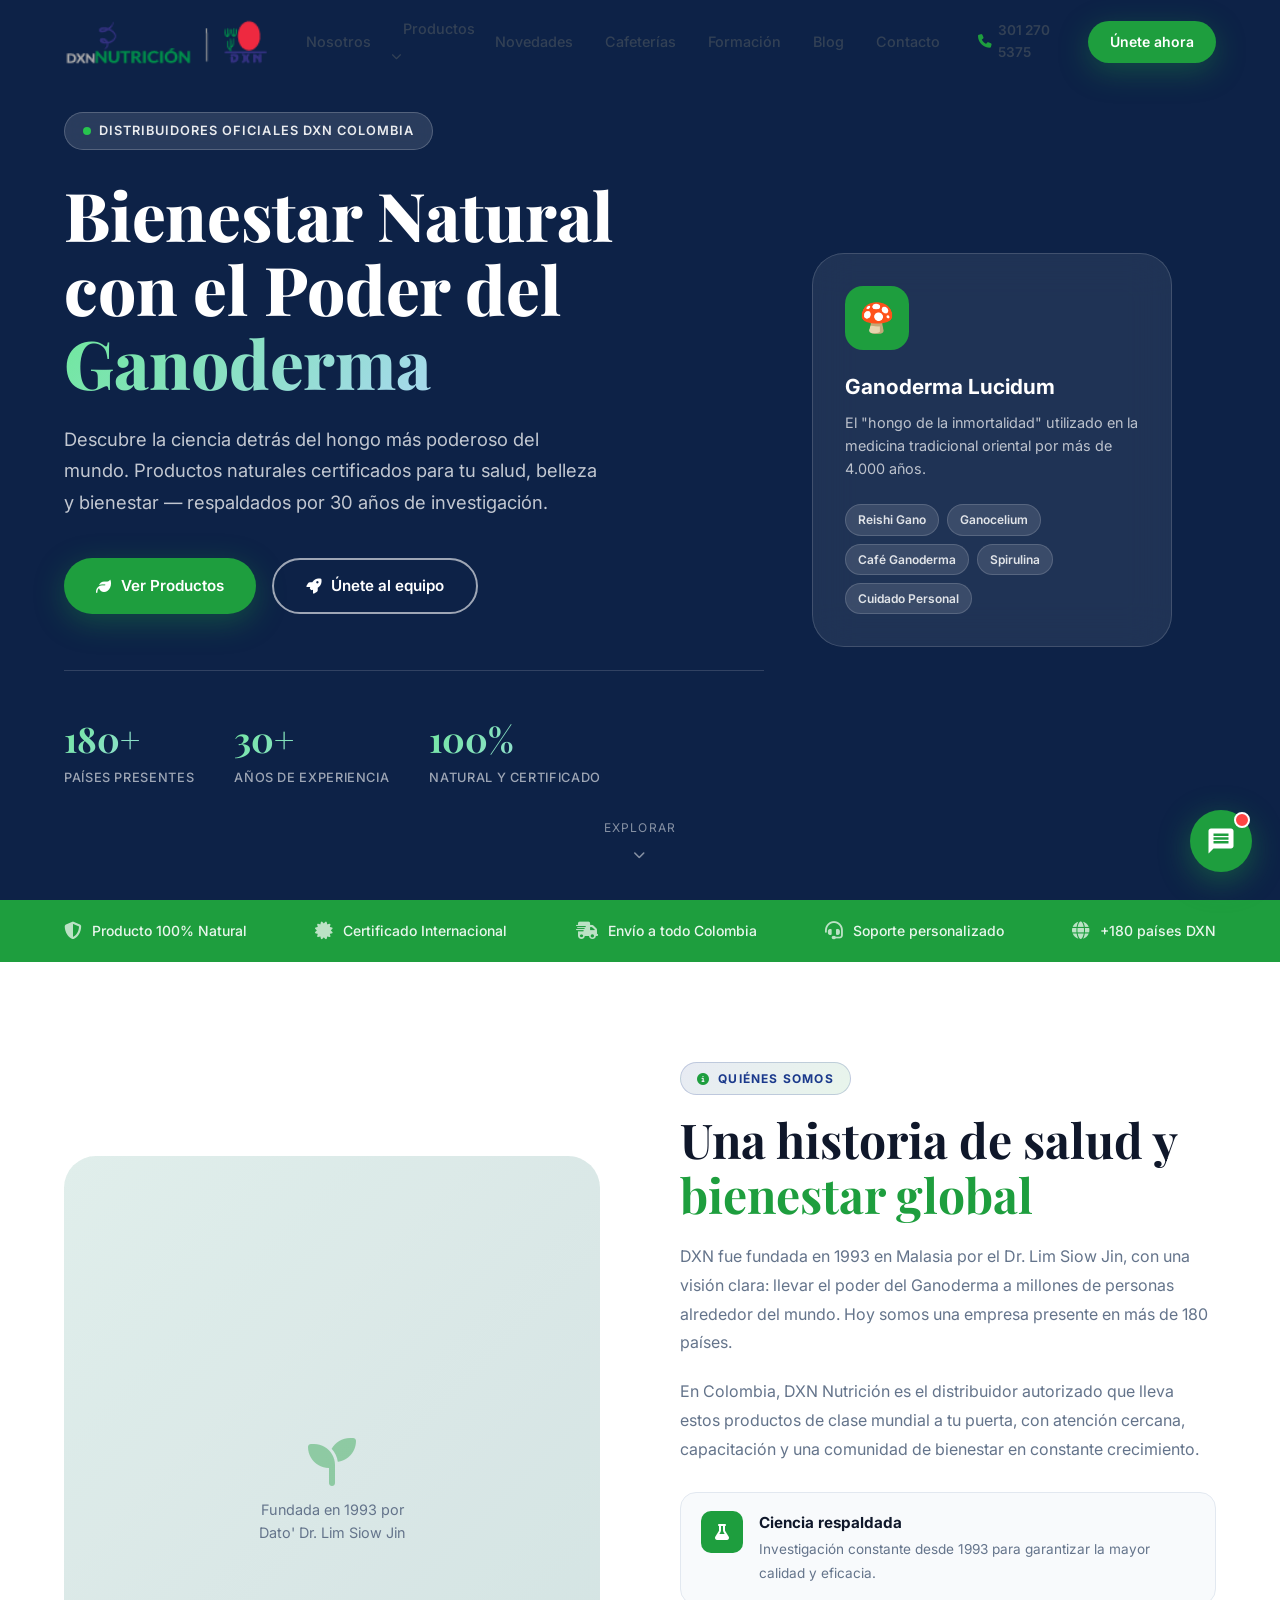
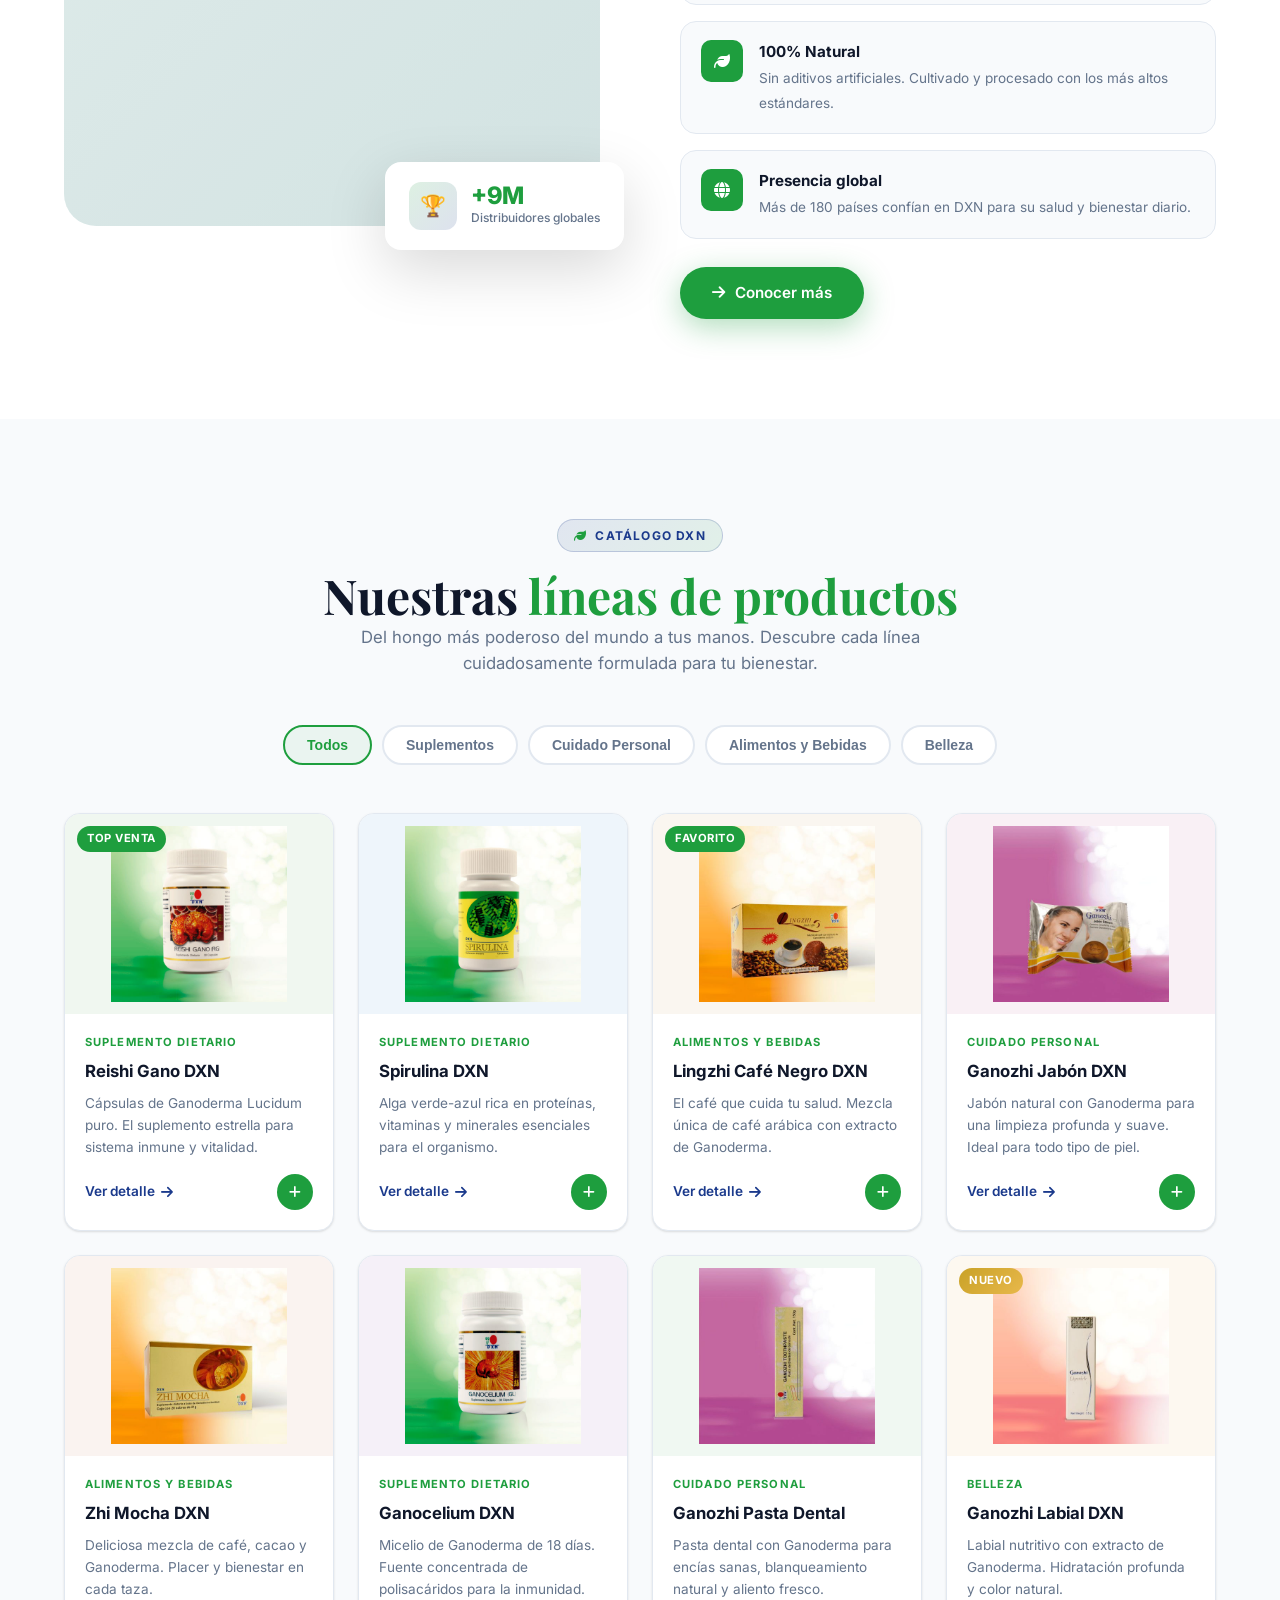
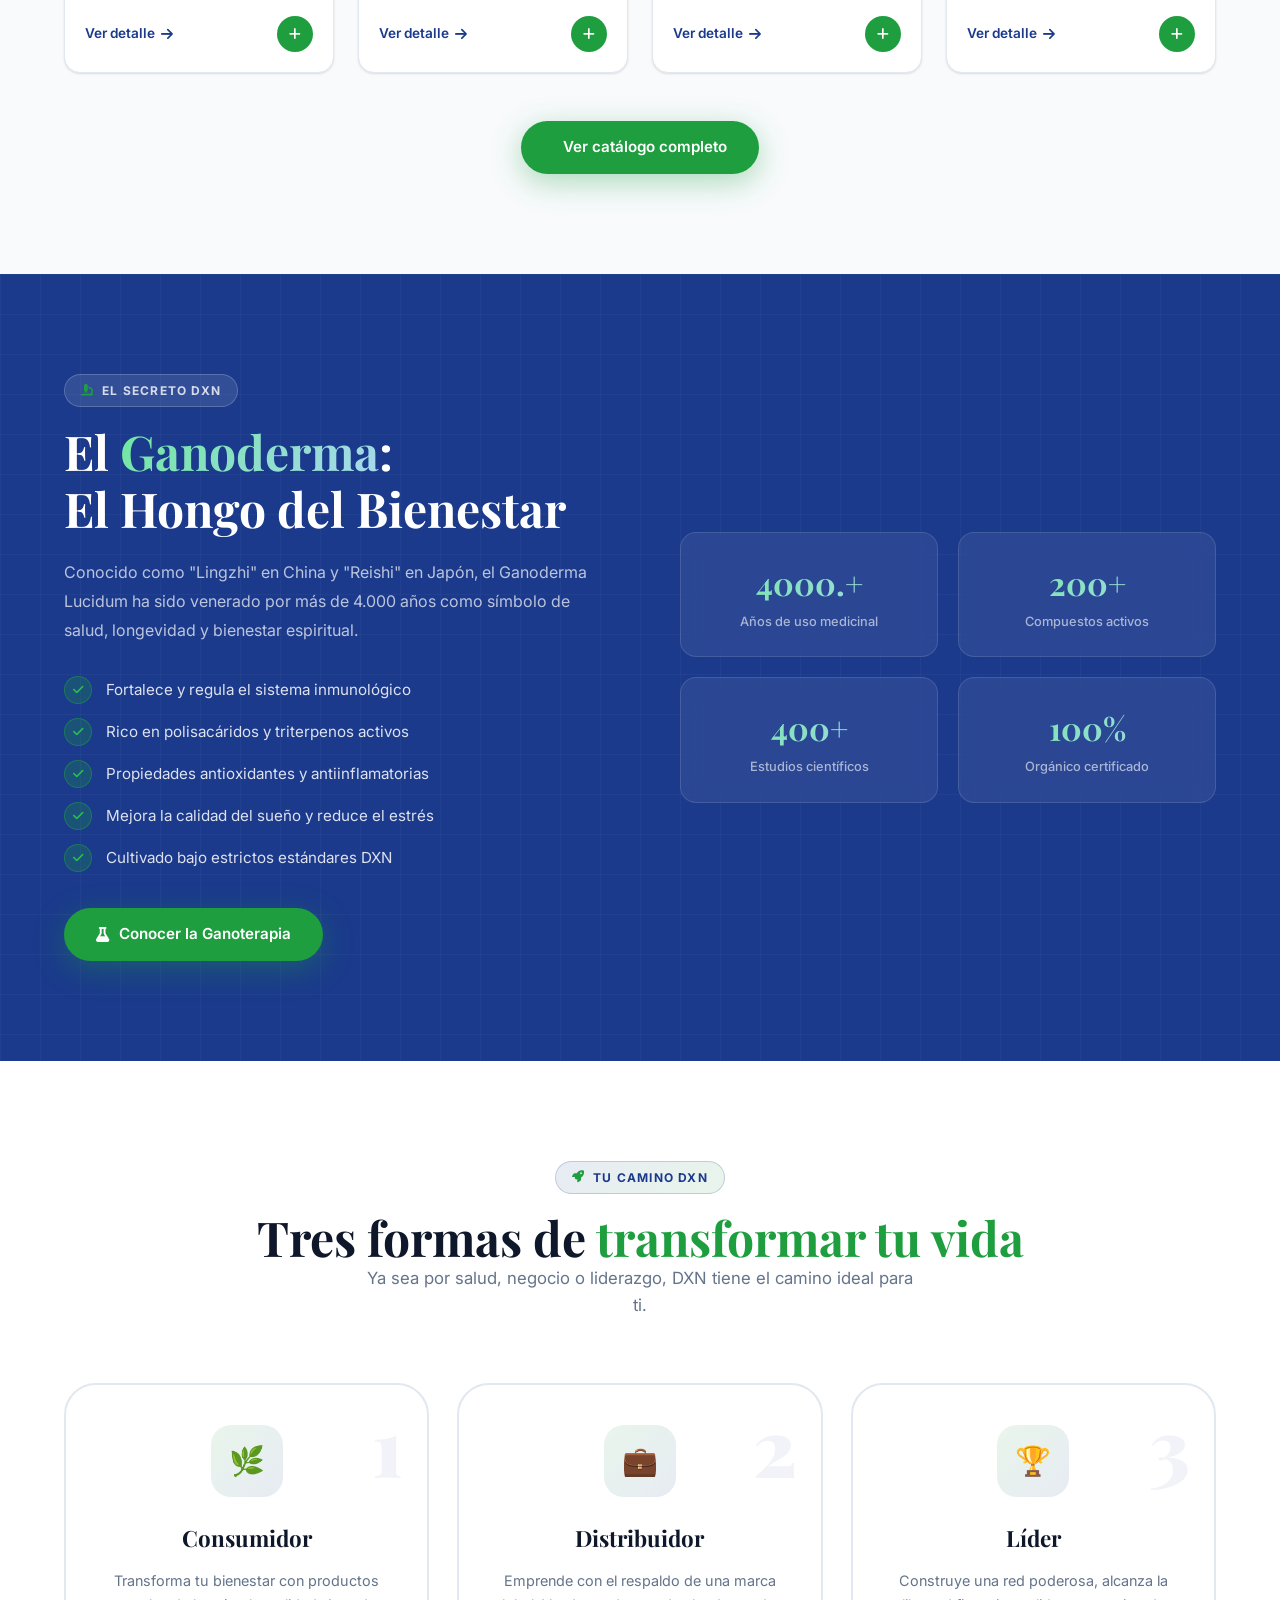
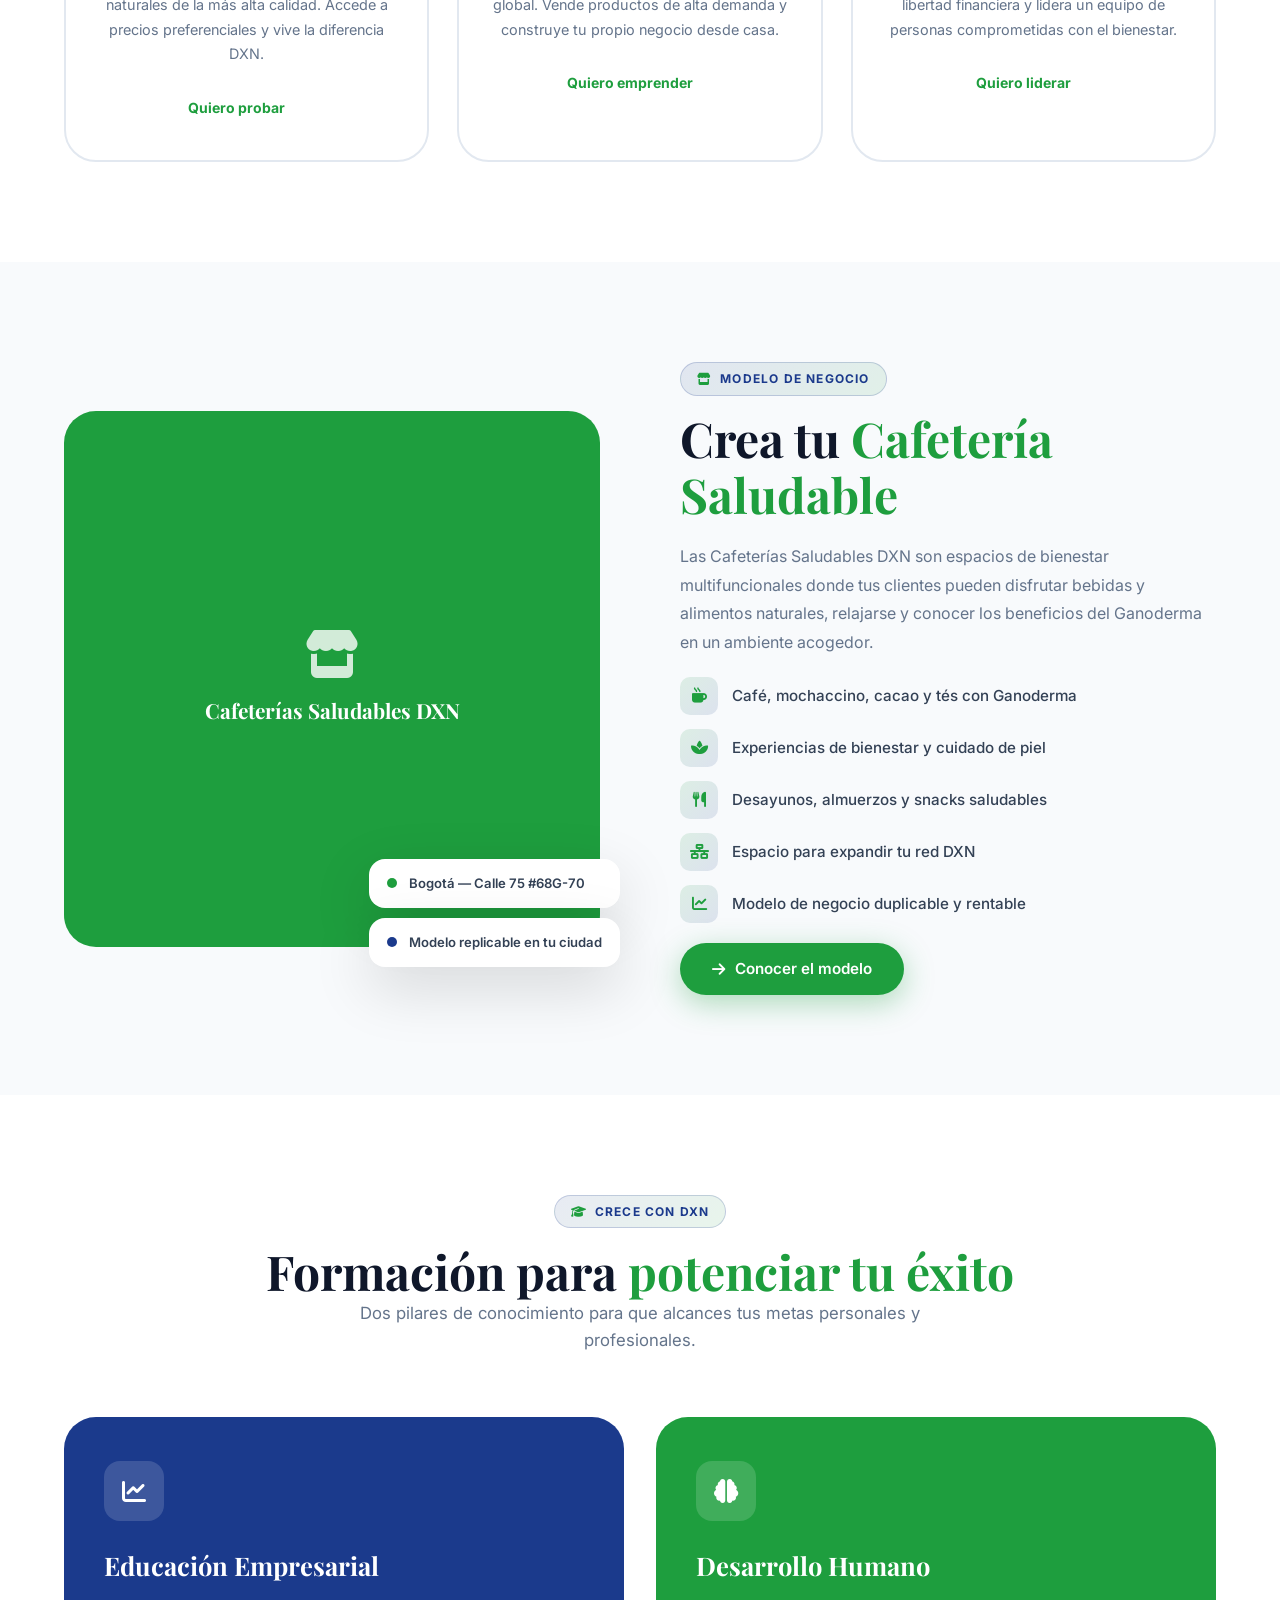
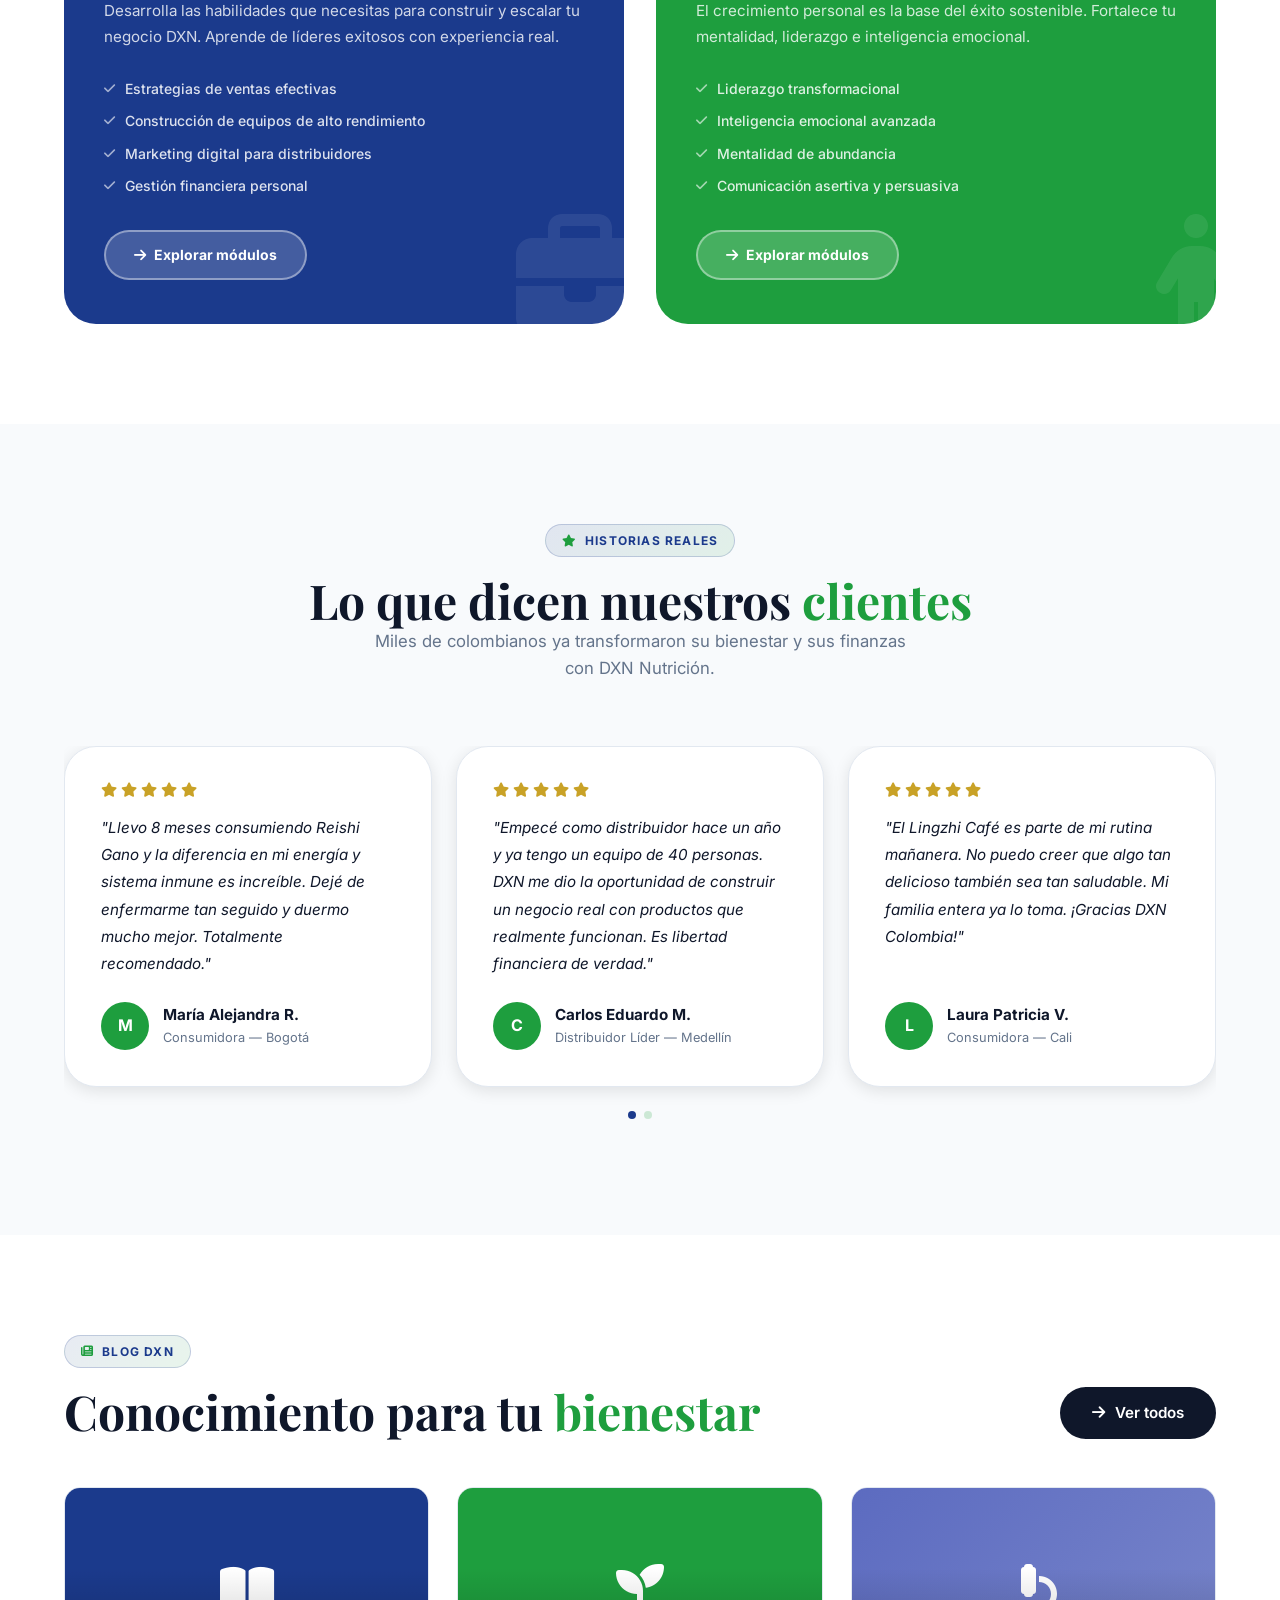
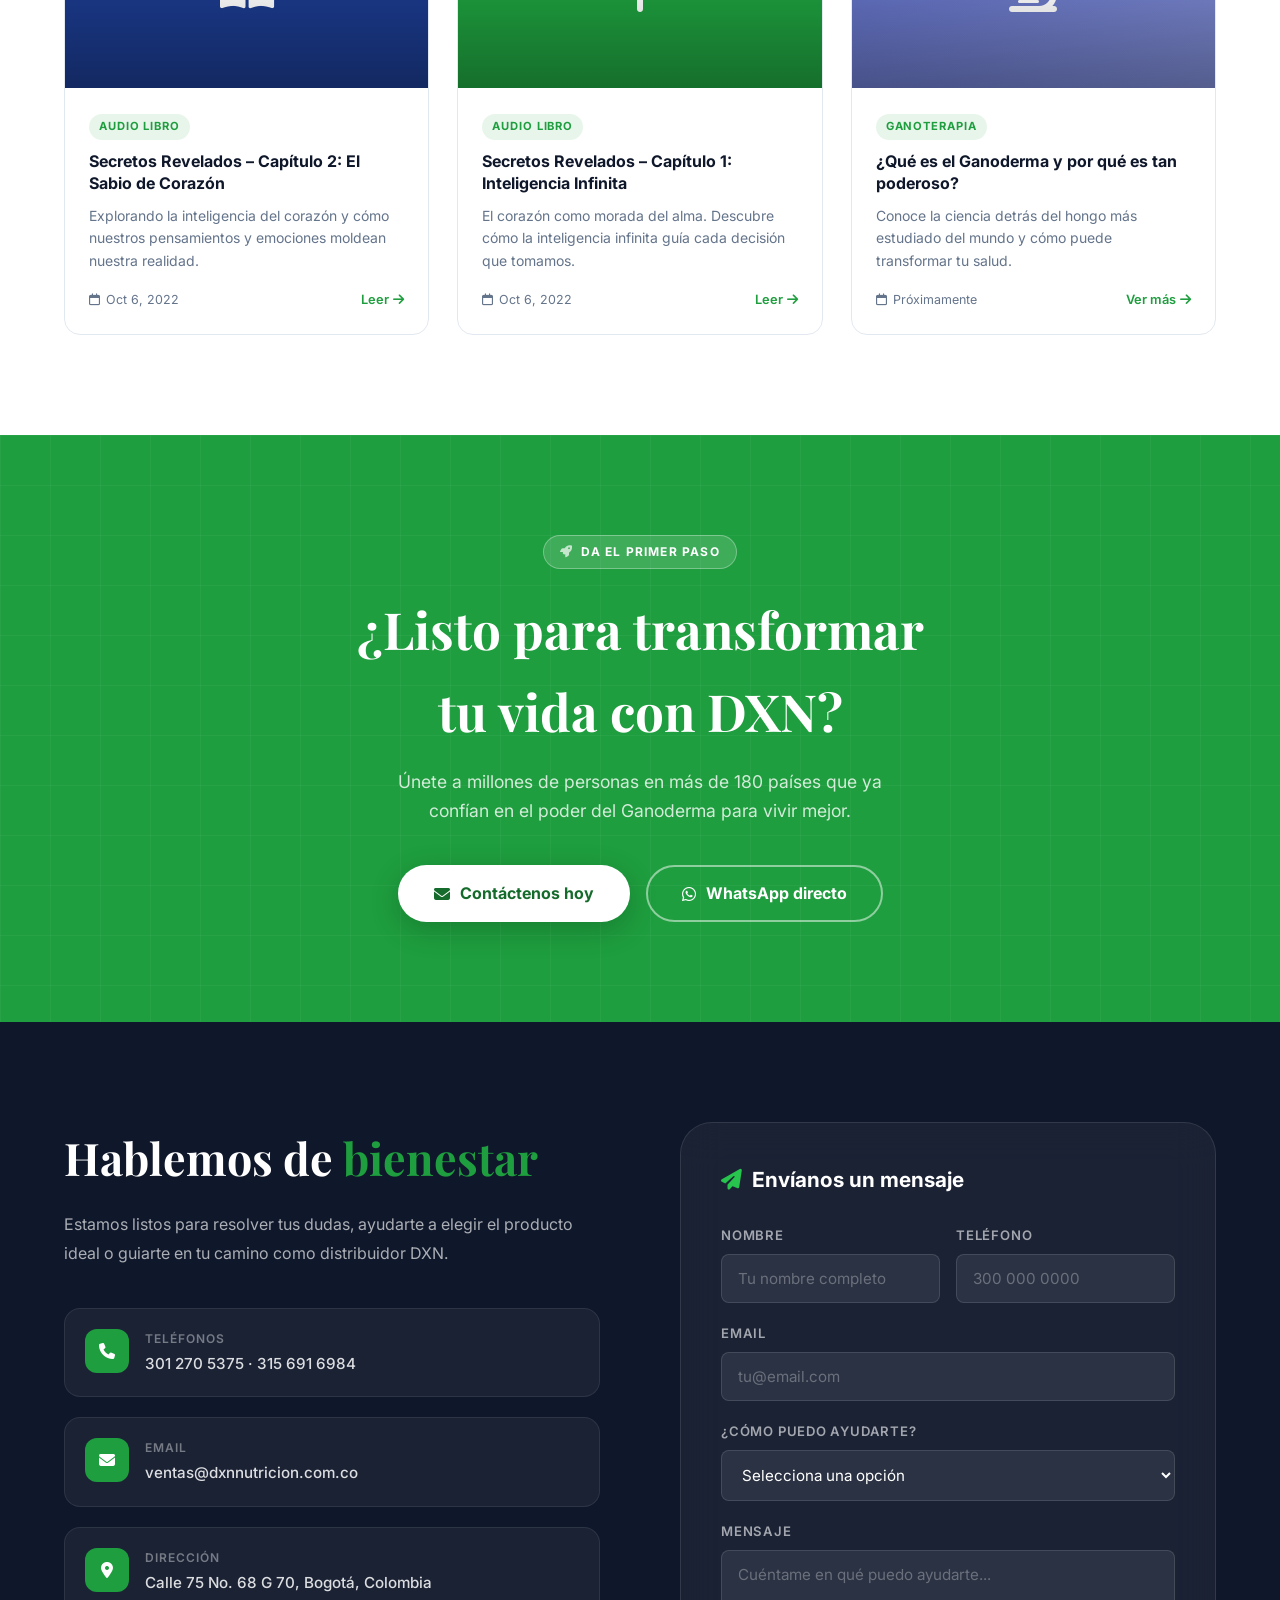
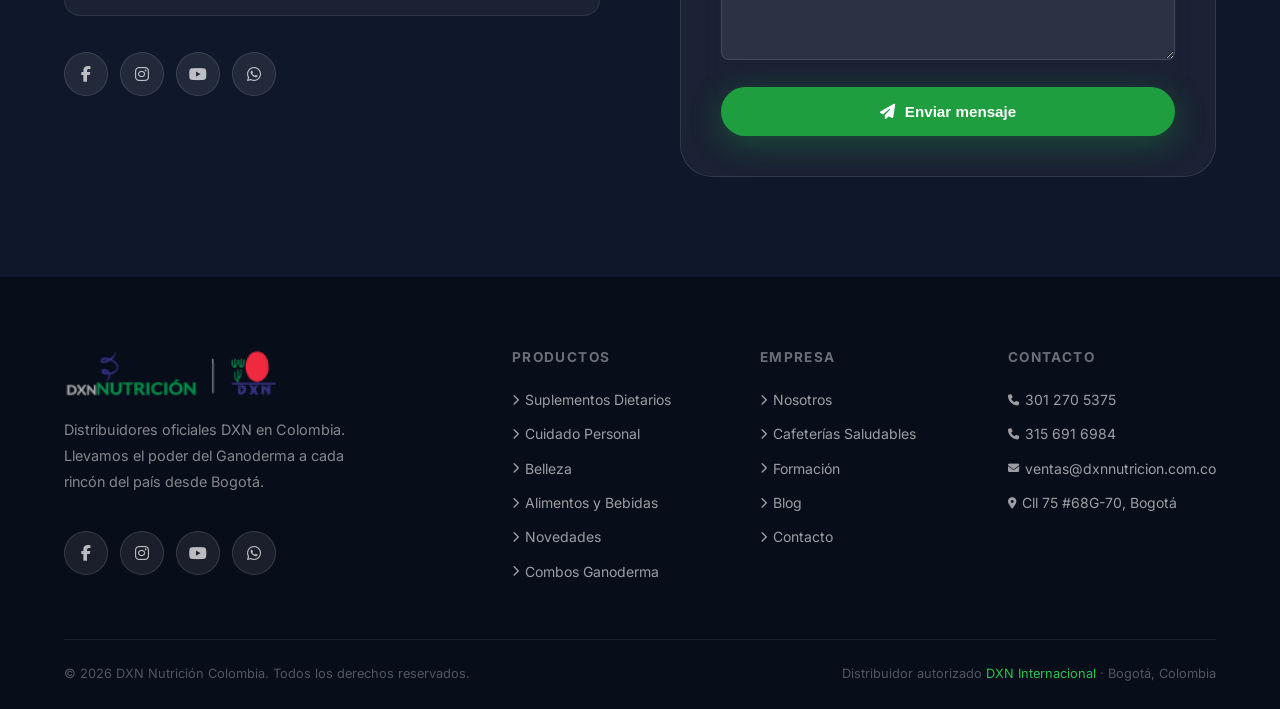
==== commit e5c01a63: "Colores solidos: verde #1E9E3E y azul #1B3A8C - sin degradados" ====
--- a/index.html
+++ b/index.html
@@ -36,8 +36,8 @@
       --gray-500:    #64748B;
       --gray-700:    #334155;
       --gray-900:    #0F172A;
-      --gradient:    linear-gradient(135deg, var(--blue) 0%, var(--green) 100%);
-      --gradient-rev: linear-gradient(135deg, var(--green) 0%, var(--blue) 100%);
+      --gradient:    var(--green);
+      --gradient-rev: var(--blue);
       --shadow-sm:   0 1px 3px rgba(0,0,0,.08), 0 1px 2px rgba(0,0,0,.06);
       --shadow-md:   0 4px 16px rgba(0,0,0,.10);
       --shadow-lg:   0 20px 60px rgba(0,0,0,.15);
@@ -81,7 +81,7 @@
       line-height: 1.15;
       color: var(--gray-900);
     }
-    .section-title span { background: var(--gradient); -webkit-background-clip: text; -webkit-text-fill-color: transparent; background-clip: text; }
+    .section-title span { background: var(--green); -webkit-background-clip: text; -webkit-text-fill-color: transparent; background-clip: text; }
     .section-sub { font-size: 1.05rem; color: var(--gray-500); max-width: 560px; margin-top: 12px; }
     .btn {
       display: inline-flex; align-items: center; gap: 10px;
@@ -92,7 +92,7 @@
       white-space: nowrap;
     }
     .btn-primary {
-      background: var(--gradient);
+      background: var(--green);
       color: var(--white);
       box-shadow: 0 8px 30px rgba(30,158,62,.35);
     }
@@ -130,7 +130,7 @@
     }
     .nav-logo-icon {
       width: 44px; height: 44px;
-      background: var(--gradient);
+      background: var(--green);
       border-radius: 12px;
       display: flex; align-items: center; justify-content: center;
       flex-shrink: 0;
@@ -138,7 +138,7 @@
     .nav-logo-icon svg { width: 26px; height: 26px; fill: white; }
     .nav-logo-text { display: flex; flex-direction: column; line-height: 1; }
     .nav-logo-text .dxn { font-size: .7rem; font-weight: 800; color: var(--gray-500); letter-spacing: .15em; text-transform: uppercase; }
-    .nav-logo-text .nutricion { font-size: 1.1rem; font-weight: 800; background: var(--gradient); -webkit-background-clip: text; -webkit-text-fill-color: transparent; background-clip: text; }
+    .nav-logo-text .nutricion { font-size: 1.1rem; font-weight: 800; background: var(--green); -webkit-background-clip: text; -webkit-text-fill-color: transparent; background-clip: text; }
     .nav-links { display: flex; align-items: center; gap: 4px; }
     .nav-links a {
       padding: 8px 14px; border-radius: 8px;
@@ -191,7 +191,7 @@
     }
     .hero-bg {
       position: absolute; inset: 0;
-      background: linear-gradient(135deg, rgba(27,58,140,.92) 0%, rgba(15,20,40,.75) 40%, rgba(21,107,43,.85) 100%);
+      background: #0D2247;
       z-index: 1;
     }
     .hero-particles {
@@ -284,7 +284,7 @@
     @keyframes float { 0%,100%{transform:translateY(0)} 50%{transform:translateY(-20px)} }
     .hero-card-float .card-icon {
       width: 64px; height: 64px;
-      background: var(--gradient);
+      background: var(--green);
       border-radius: 18px;
       display: flex; align-items: center; justify-content: center;
       font-size: 1.8rem;
@@ -310,7 +310,7 @@
 
     /* ===== TRUST BAR ===== */
     #trust {
-      background: var(--gradient);
+      background: var(--green);
       padding: 20px 0;
     }
     .trust-inner {
@@ -348,7 +348,7 @@
     }
     .about-main-img .img-placeholder {
       position: absolute; inset: 0;
-      background: var(--gradient);
+      background: var(--green);
       opacity: .08;
     }
     .about-main-img .img-content {
@@ -390,7 +390,7 @@
     .pillar:hover { border-color: var(--green); background: linear-gradient(135deg, rgba(30,158,62,.04), rgba(27,58,140,.04)); }
     .pillar .icon {
       width: 42px; height: 42px; border-radius: 10px;
-      background: var(--gradient);
+      background: var(--green);
       display: flex; align-items: center; justify-content: center;
       flex-shrink: 0; font-size: 1rem; color: white;
     }
@@ -459,7 +459,7 @@
     .product-card:hover .product-img-bg { transform: scale(1.08); }
     .product-badge {
       position: absolute; top: 12px; left: 12px;
-      background: var(--gradient);
+      background: var(--green);
       color: white;
       font-size: .7rem; font-weight: 700; letter-spacing: .05em; text-transform: uppercase;
       padding: 4px 10px; border-radius: 100px;
@@ -478,7 +478,7 @@
     .product-link:hover { color: var(--green); gap: 10px; }
     .product-icon-btn {
       width: 36px; height: 36px; border-radius: 50%;
-      background: var(--gradient);
+      background: var(--green);
       display: flex; align-items: center; justify-content: center;
       color: white; font-size: .85rem;
       transition: var(--transition);
@@ -496,7 +496,7 @@
     }
     .gano-bg {
       position: absolute; inset: 0;
-      background: linear-gradient(135deg, rgba(27,58,140,.6) 0%, rgba(21,107,43,.4) 100%);
+      background: var(--blue);
     }
     .gano-grid-bg {
       position: absolute; inset: 0;
@@ -584,7 +584,7 @@
     .opor-card::before {
       content: '';
       position: absolute; inset: 0;
-      background: var(--gradient);
+      background: var(--green);
       opacity: 0;
       transition: var(--transition);
     }
@@ -622,7 +622,7 @@
     .opor-card .opor-link {
       display: inline-flex; align-items: center; gap: 8px;
       font-size: .875rem; font-weight: 700;
-      background: var(--gradient);
+      background: var(--green);
       -webkit-background-clip: text; -webkit-text-fill-color: transparent; background-clip: text;
       transition: var(--transition);
     }
@@ -645,7 +645,7 @@
     .cafe-main {
       width: 100%; aspect-ratio: 1;
       border-radius: var(--radius-xl);
-      background: var(--gradient);
+      background: var(--green);
       display: flex; flex-direction: column; align-items: center; justify-content: center;
       gap: 16px; color: white;
       font-family: 'Playfair Display', serif;
@@ -702,10 +702,10 @@
       overflow: hidden;
     }
     .form-card.empresarial {
-      background: linear-gradient(135deg, var(--blue), var(--blue-light));
+      background: var(--blue);
     }
     .form-card.humano {
-      background: linear-gradient(135deg, var(--green-dark), var(--green));
+      background: var(--green);
     }
     .form-card-bg {
       position: absolute; right: -20px; bottom: -20px;
@@ -762,7 +762,7 @@
     .testi-author { display: flex; align-items: center; gap: 14px; }
     .testi-avatar {
       width: 48px; height: 48px; border-radius: 50%;
-      background: var(--gradient);
+      background: var(--green);
       display: flex; align-items: center; justify-content: center;
       color: white; font-weight: 700; font-size: 1rem;
       flex-shrink: 0;
@@ -797,7 +797,7 @@
     .blog-card:hover { transform: translateY(-6px); box-shadow: var(--shadow-lg); }
     .blog-img {
       height: 200px;
-      background: var(--gradient);
+      background: var(--green);
       display: flex; align-items: center; justify-content: center;
       font-size: 3rem; color: white;
       position: relative;
@@ -827,7 +827,7 @@
     /* ===== CTA BAND ===== */
     #cta-band {
       padding: 100px 0;
-      background: var(--gradient);
+      background: var(--green);
       position: relative;
       overflow: hidden;
     }
@@ -903,7 +903,7 @@
     }
     .contact-item .icon {
       width: 44px; height: 44px; border-radius: 12px;
-      background: var(--gradient);
+      background: var(--green);
       display: flex; align-items: center; justify-content: center;
       flex-shrink: 0; color: white; font-size: 1rem;
     }
@@ -918,7 +918,7 @@
       color: rgba(255,255,255,.7); font-size: 1rem;
       transition: var(--transition);
     }
-    .social-link:hover { background: var(--gradient); border-color: transparent; color: white; transform: translateY(-3px); }
+    .social-link:hover { background: var(--green); border-color: transparent; color: white; transform: translateY(-3px); }
 
     /* Form */
     .contact-form {
@@ -1682,7 +1682,7 @@
     <div class="blog-grid">
 
       <div class="blog-card" data-aos="fade-up" data-aos-delay="0">
-        <div class="blog-img" style="background:linear-gradient(135deg,var(--blue),var(--blue-light))">
+        <div class="blog-img" style="background:var(--blue)">
           <i class="fa-solid fa-book-open"></i>
         </div>
         <div class="blog-body">
@@ -1697,7 +1697,7 @@
       </div>
 
       <div class="blog-card" data-aos="fade-up" data-aos-delay="100">
-        <div class="blog-img" style="background:linear-gradient(135deg,var(--green-dark),var(--green))">
+        <div class="blog-img" style="background:var(--green)">
           <i class="fa-solid fa-seedling"></i>
         </div>
         <div class="blog-body">
@@ -1757,7 +1757,7 @@
   <div class="container">
     <div class="contact-grid">
       <div class="contact-info" data-aos="fade-right">
-        <h2>Hablemos de <span style="background:var(--gradient);-webkit-background-clip:text;-webkit-text-fill-color:transparent;background-clip:text">bienestar</span></h2>
+        <h2>Hablemos de <span style="background: var(--green);-webkit-background-clip:text;-webkit-text-fill-color:transparent;background-clip:text">bienestar</span></h2>
         <p>Estamos listos para resolver tus dudas, ayudarte a elegir el producto ideal o guiarte en tu camino como distribuidor DXN.</p>
         <div class="contact-items">
           <div class="contact-item">
--- a/assets/css/chat.css
+++ b/assets/css/chat.css
@@ -1,4 +1,4 @@
-/* ===== DXN CHAT WIDGET ===== */
+﻿/* ===== DXN CHAT WIDGET ===== */
 #dxn-chat-btn {
   position: fixed;
   bottom: 28px;
@@ -6,7 +6,7 @@
   width: 62px;
   height: 62px;
   border-radius: 50%;
-  background: linear-gradient(135deg, #1B3A8C, #1E9E3E);
+  background: var(--green);
   border: none;
   cursor: pointer;
   display: flex;
@@ -65,7 +65,7 @@
 
 /* Header */
 .chat-header {
-  background: linear-gradient(135deg, #1B3A8C 0%, #1E9E3E 100%);
+  background: var(--green);
   padding: 18px 20px;
   display: flex;
   align-items: center;
@@ -128,7 +128,7 @@
   align-self: flex-start;
 }
 .chat-bubble.user {
-  background: linear-gradient(135deg, #1B3A8C, #1E9E3E);
+  background: var(--green);
   color: white;
   border-bottom-right-radius: 4px;
   align-self: flex-end;
@@ -225,7 +225,7 @@
 .chat-send {
   width: 38px; height: 38px;
   border-radius: 50%;
-  background: linear-gradient(135deg, #1B3A8C, #1E9E3E);
+  background: var(--green);
   border: none;
   cursor: pointer;
   display: flex; align-items: center; justify-content: center;
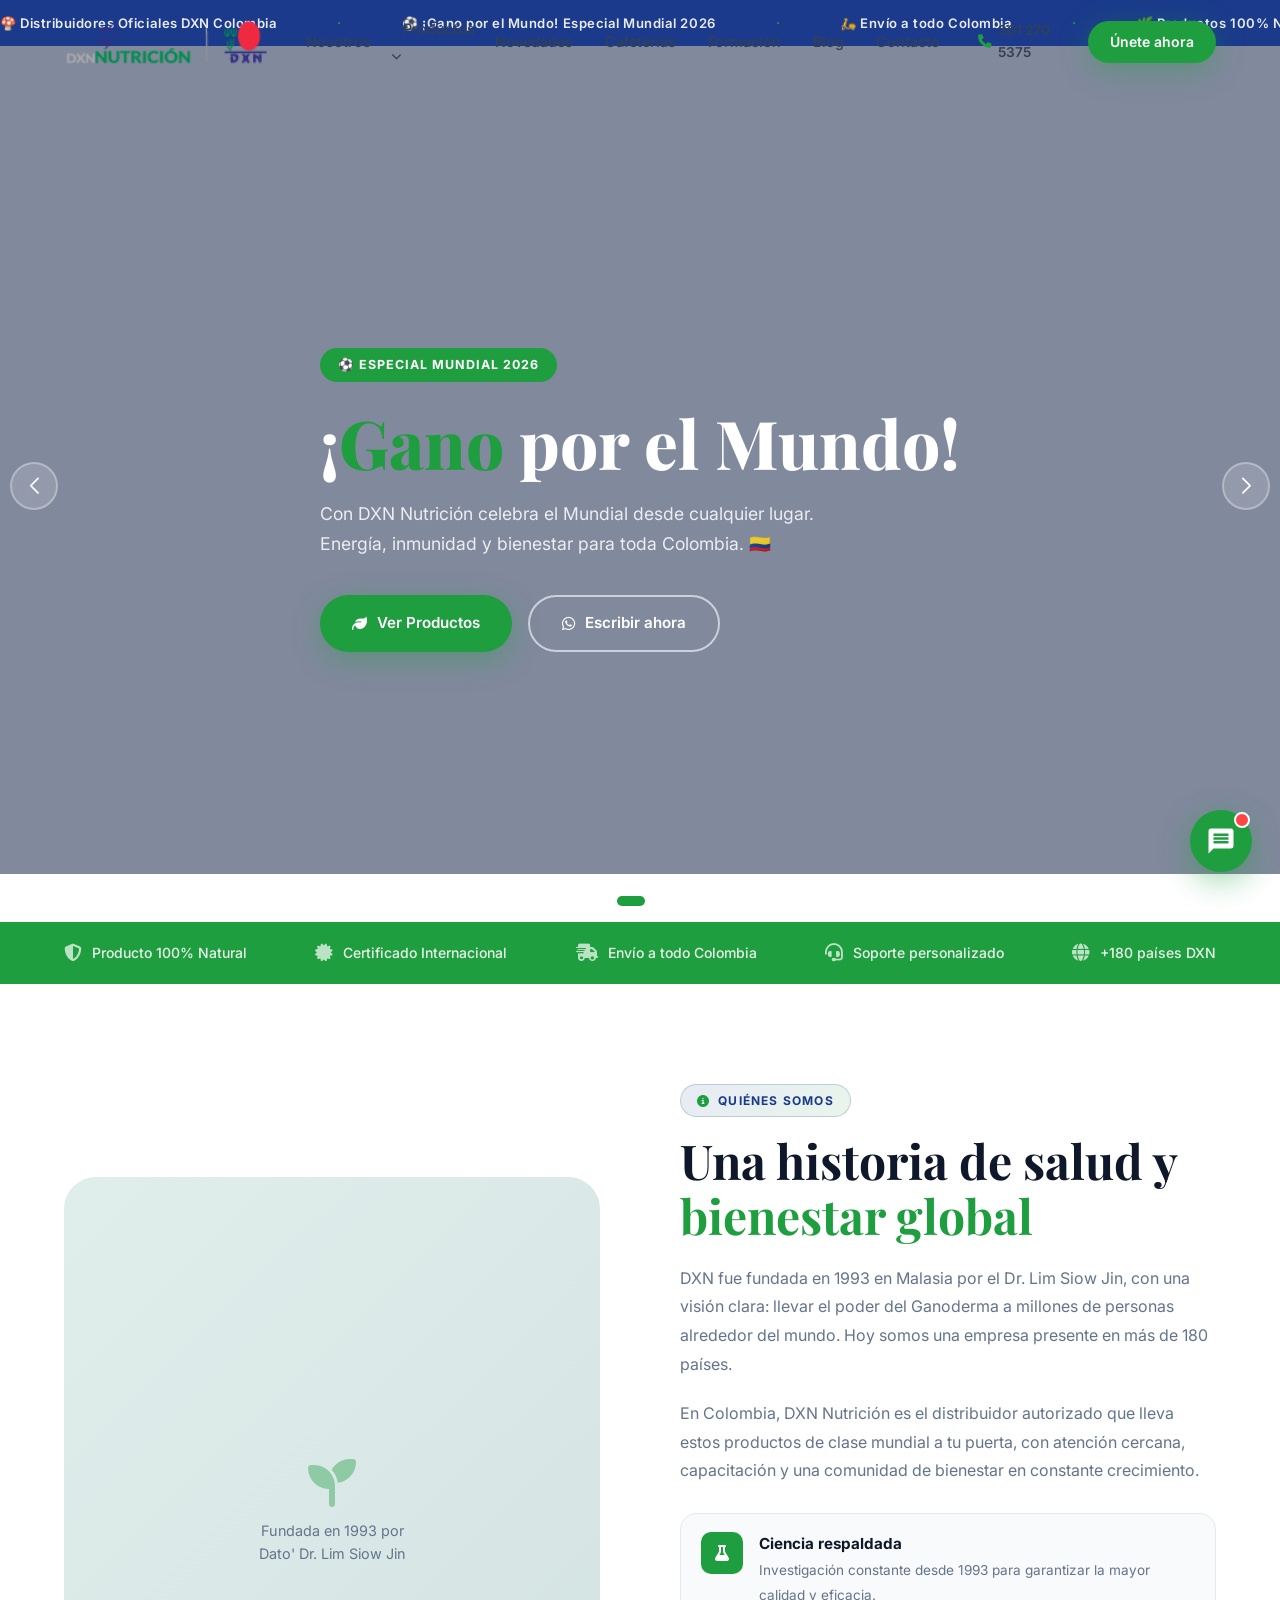
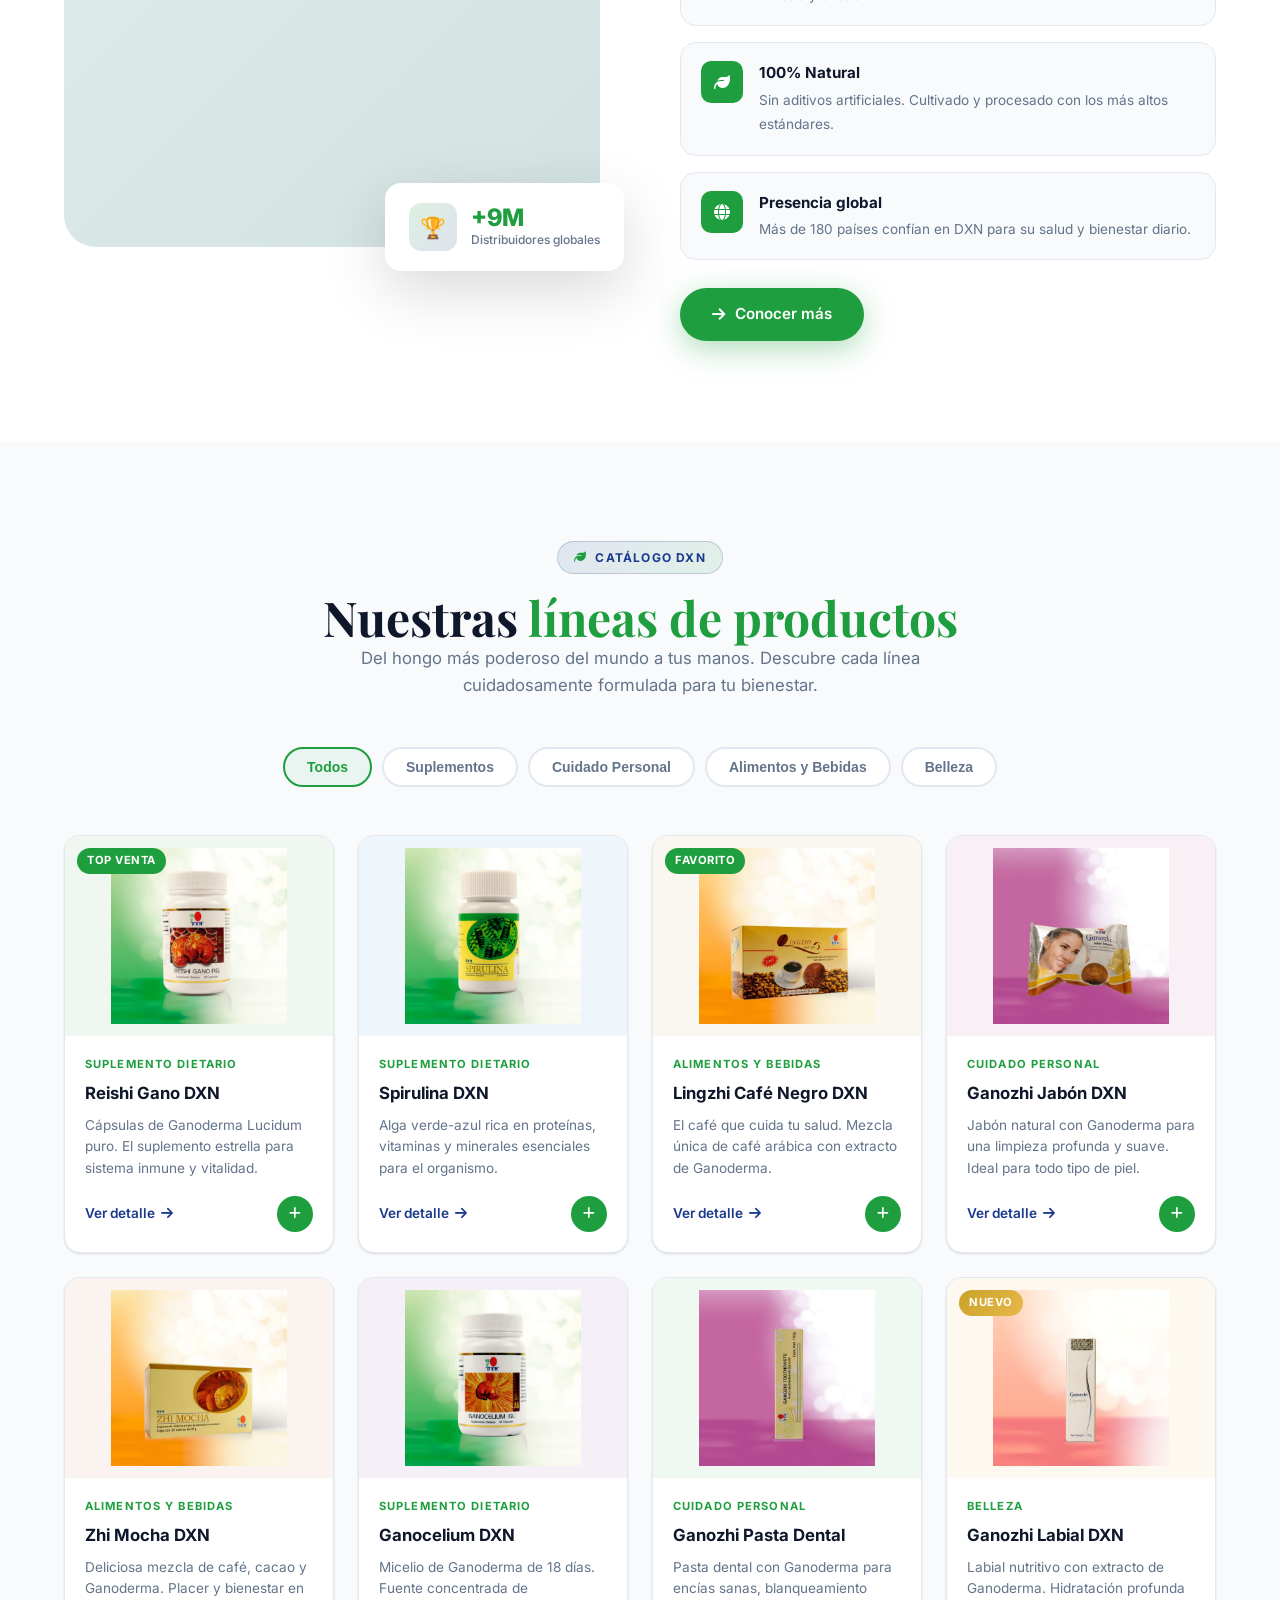
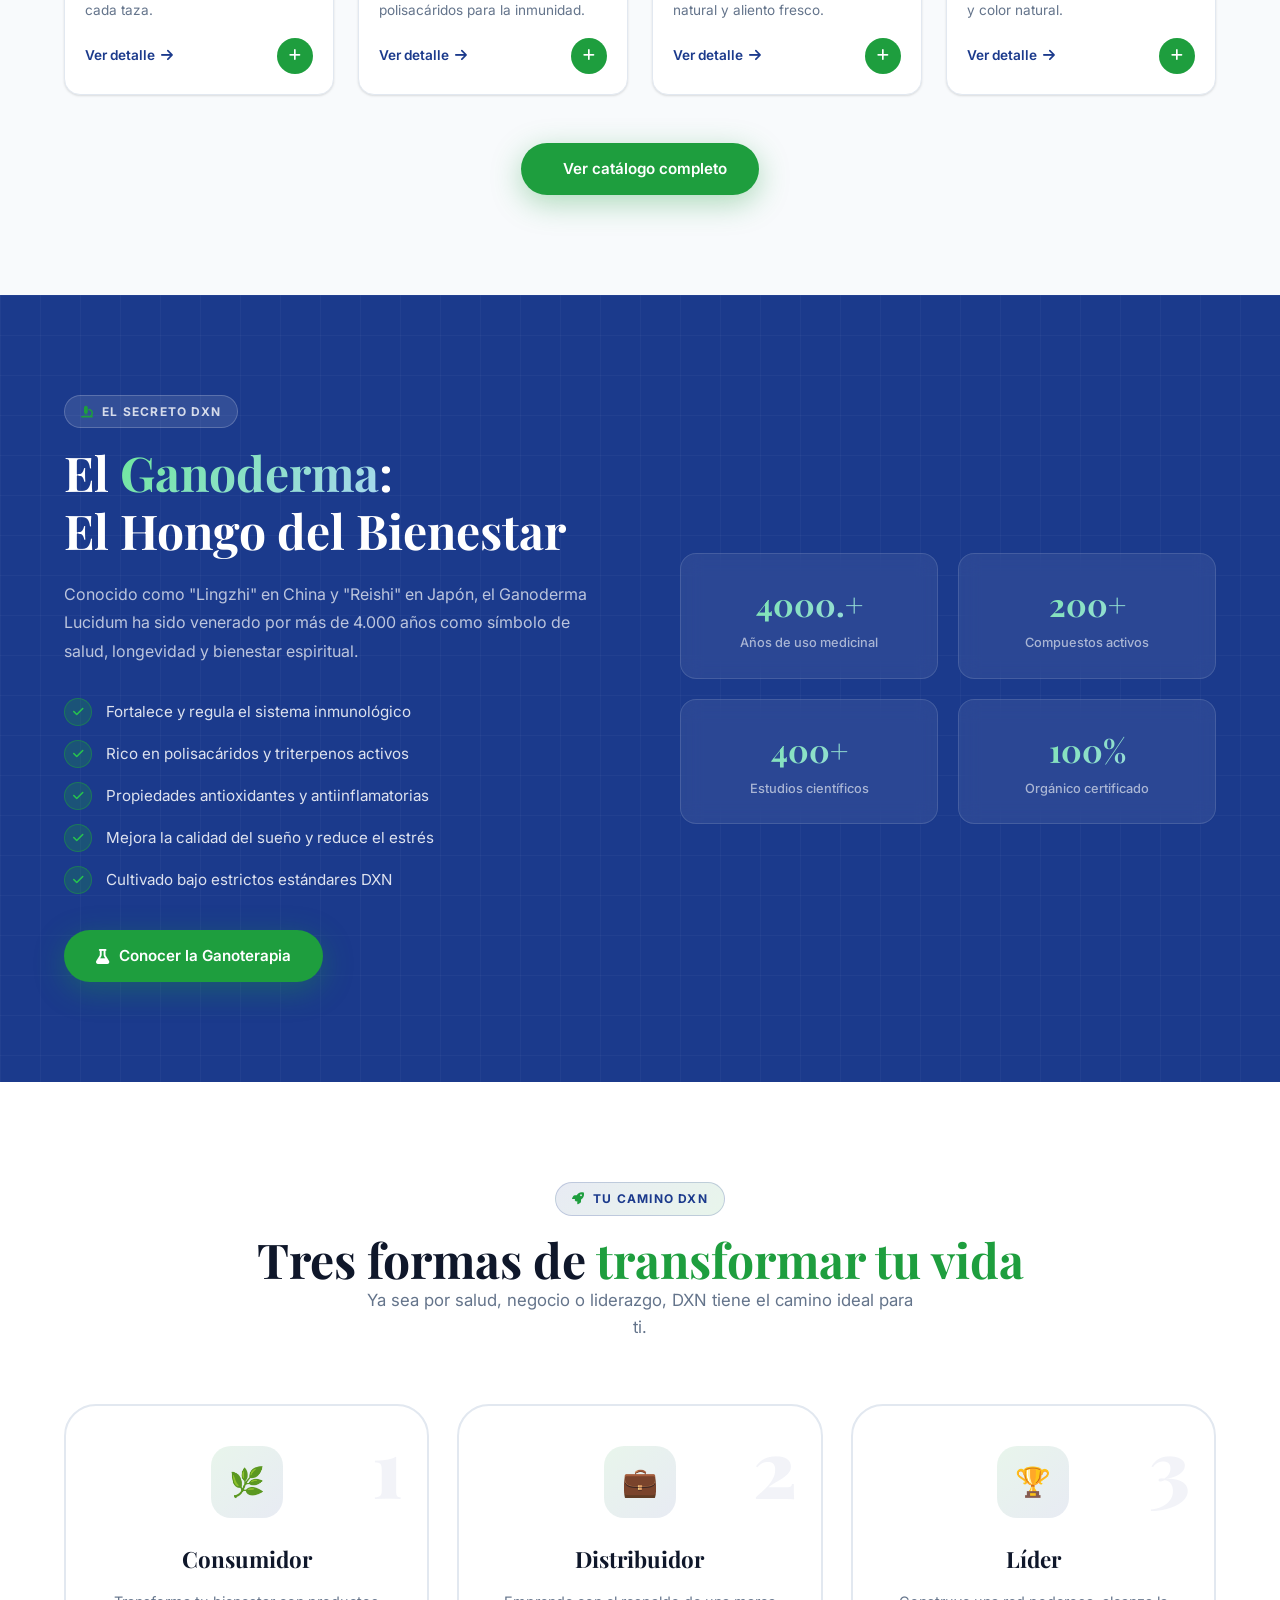
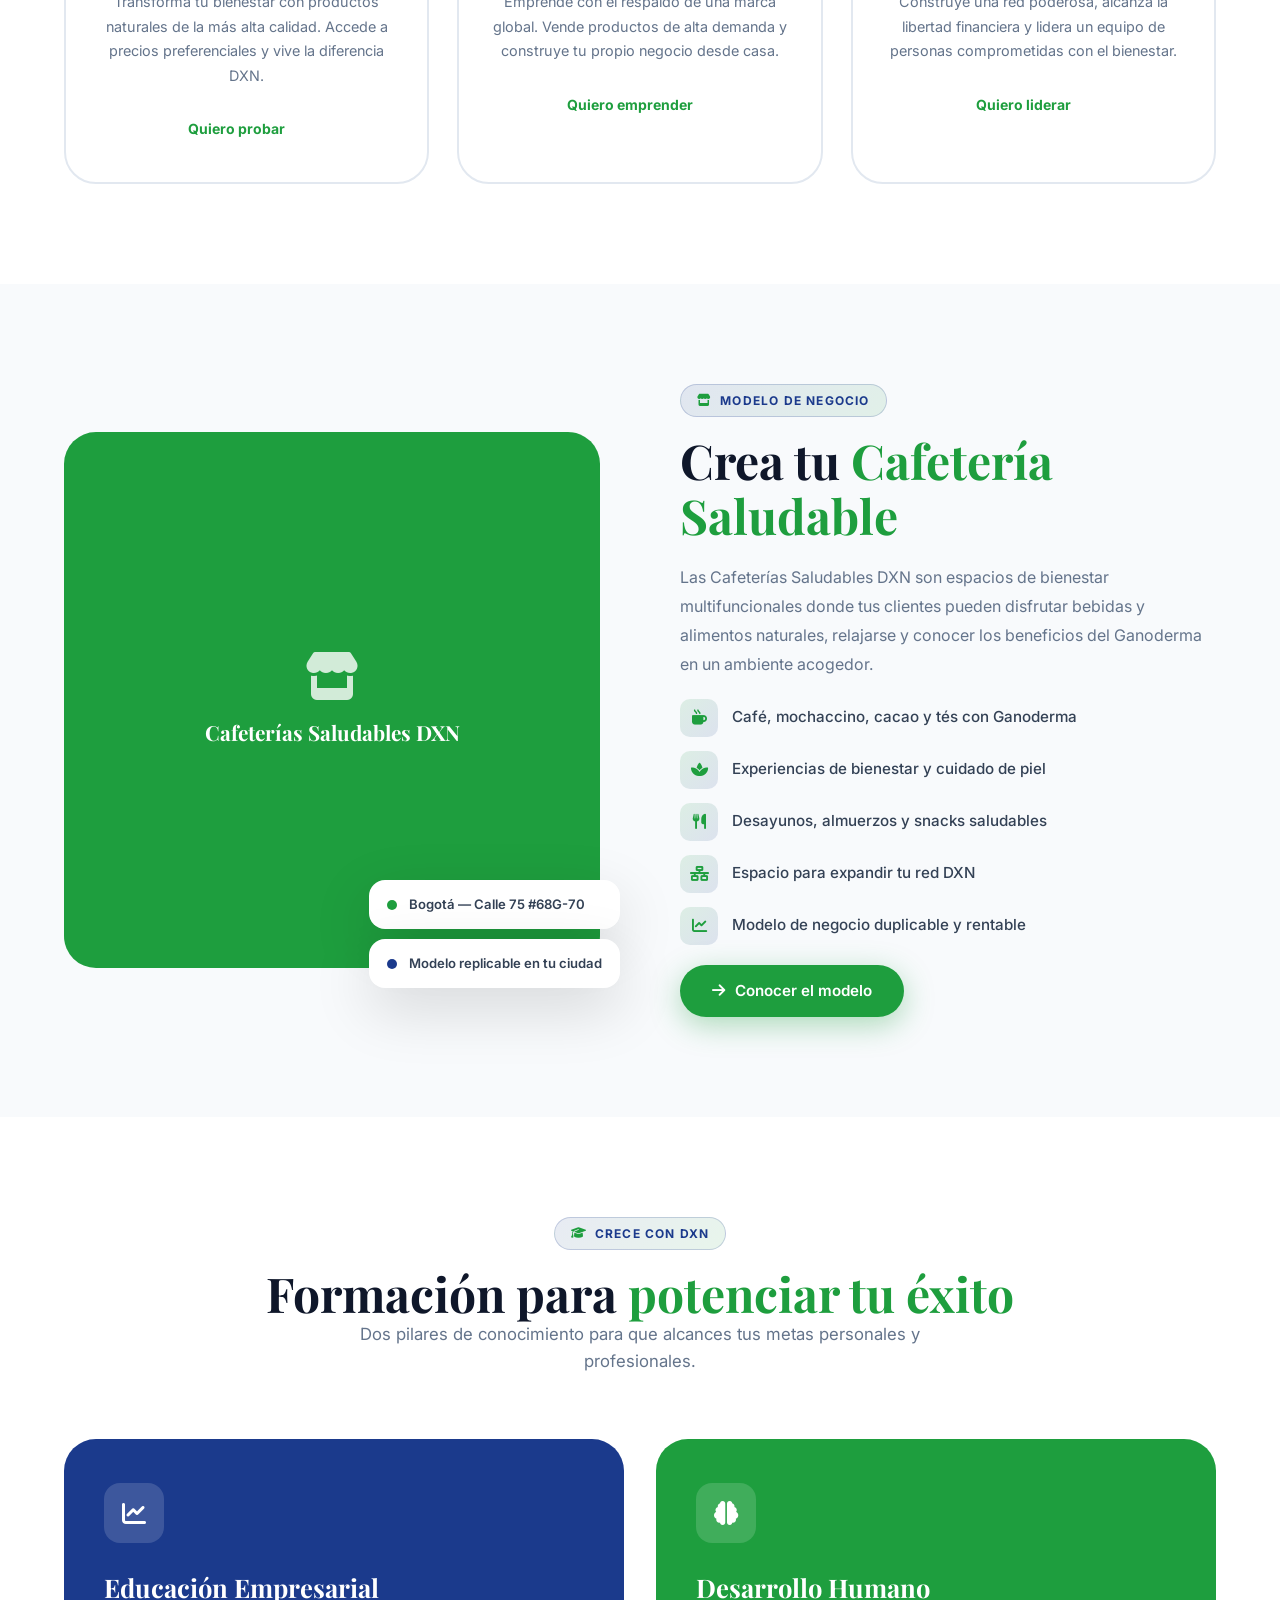
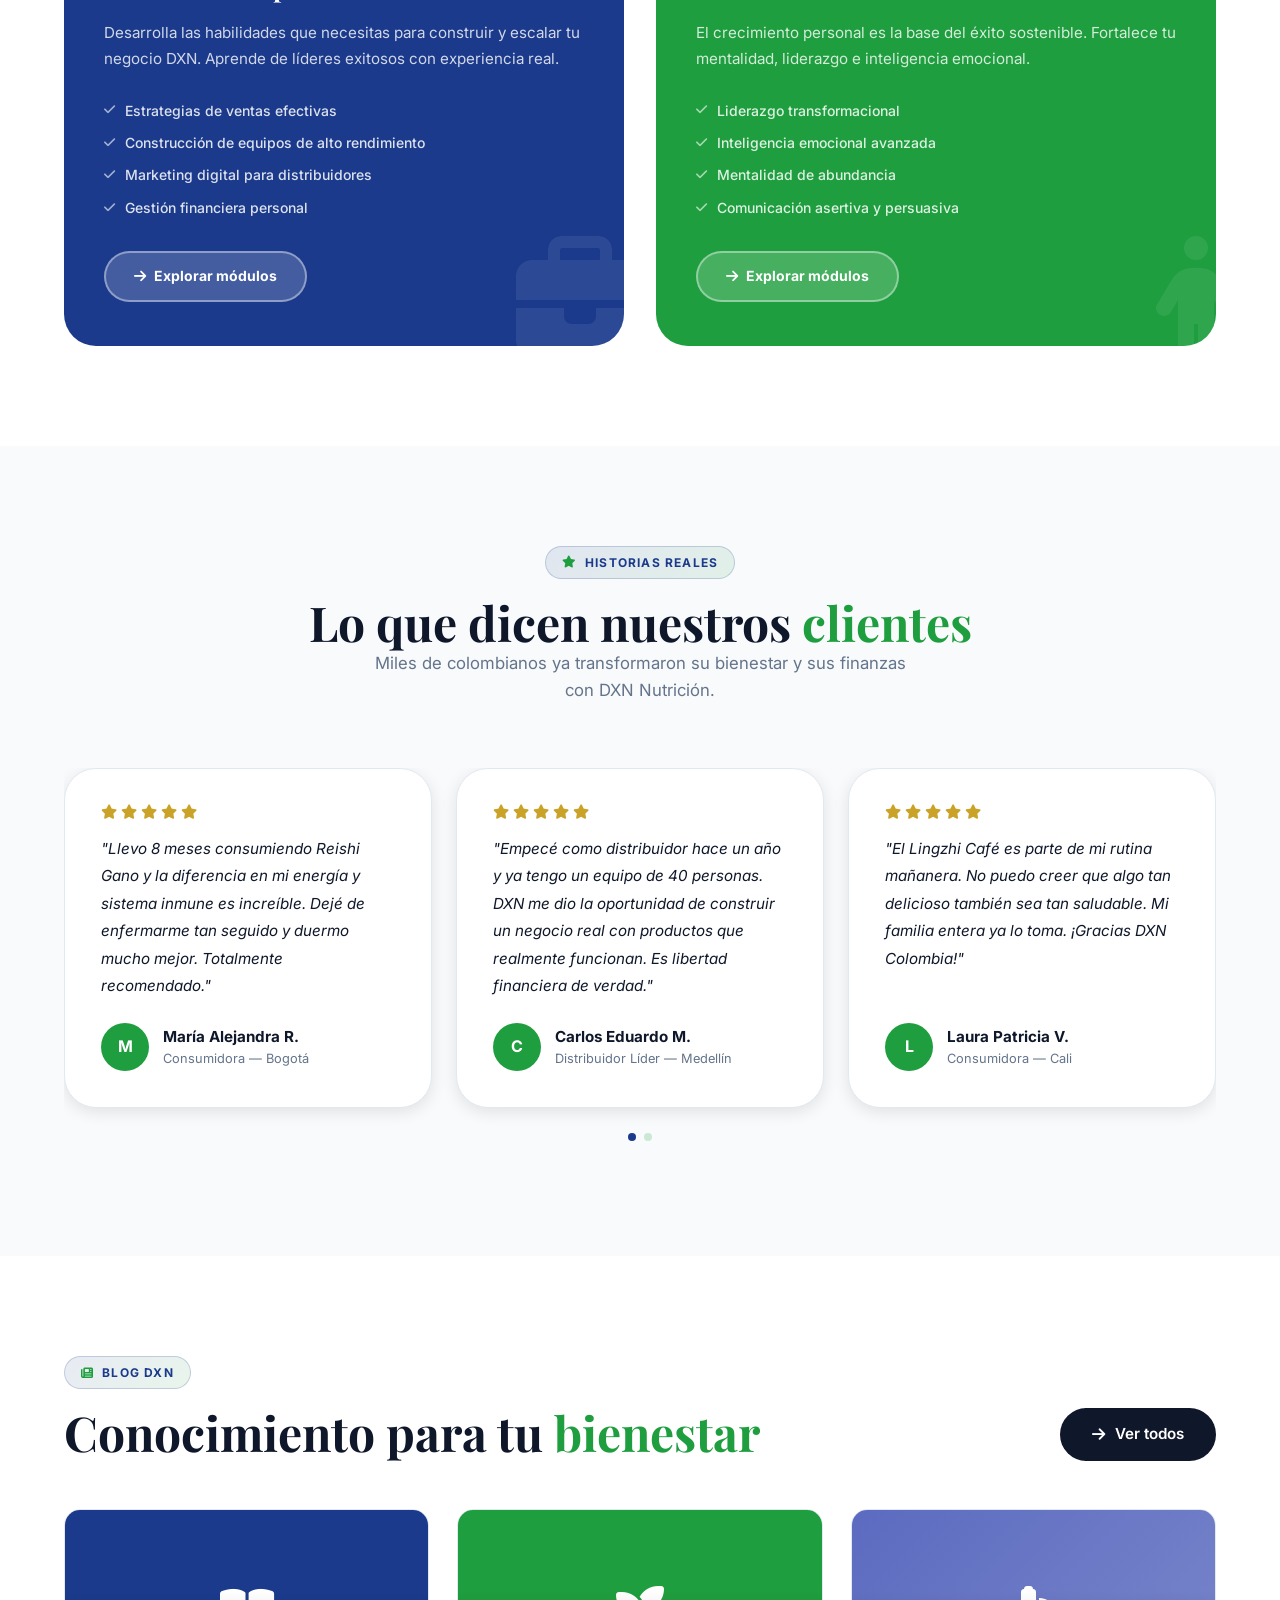
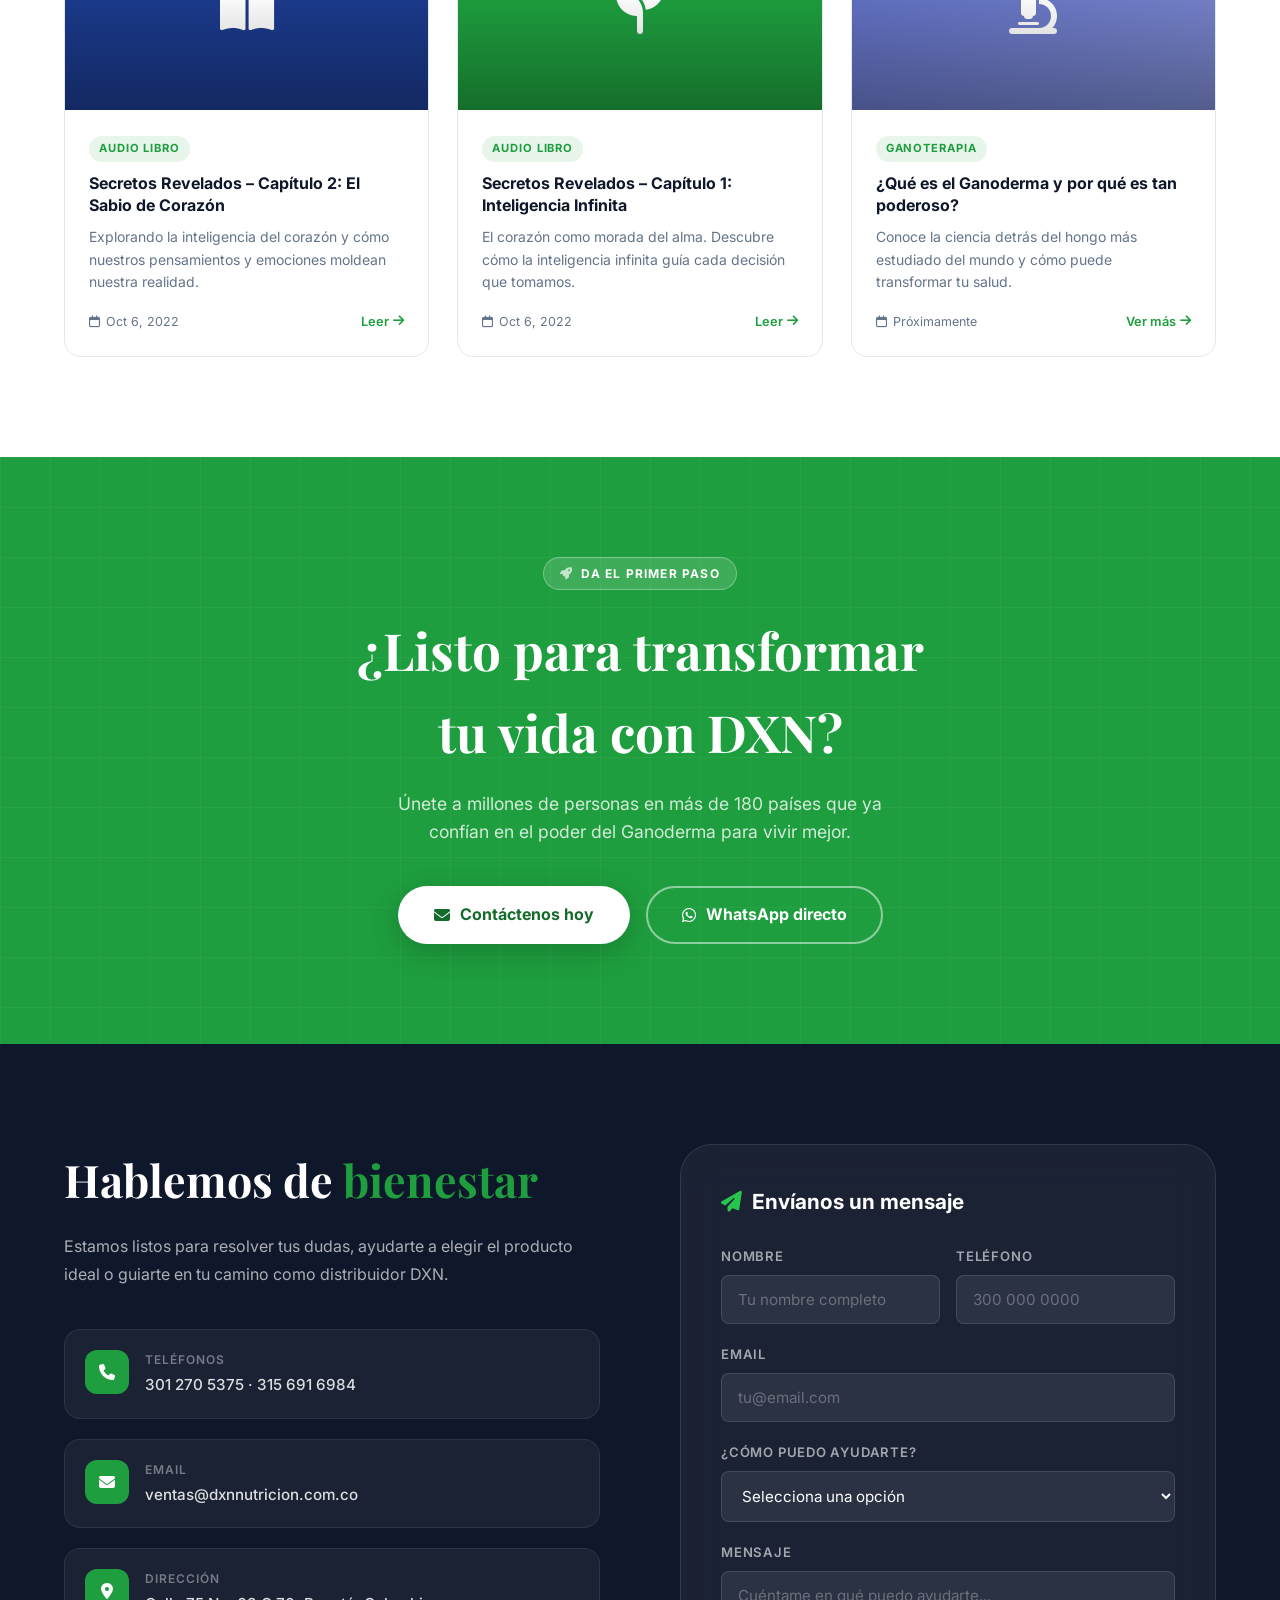
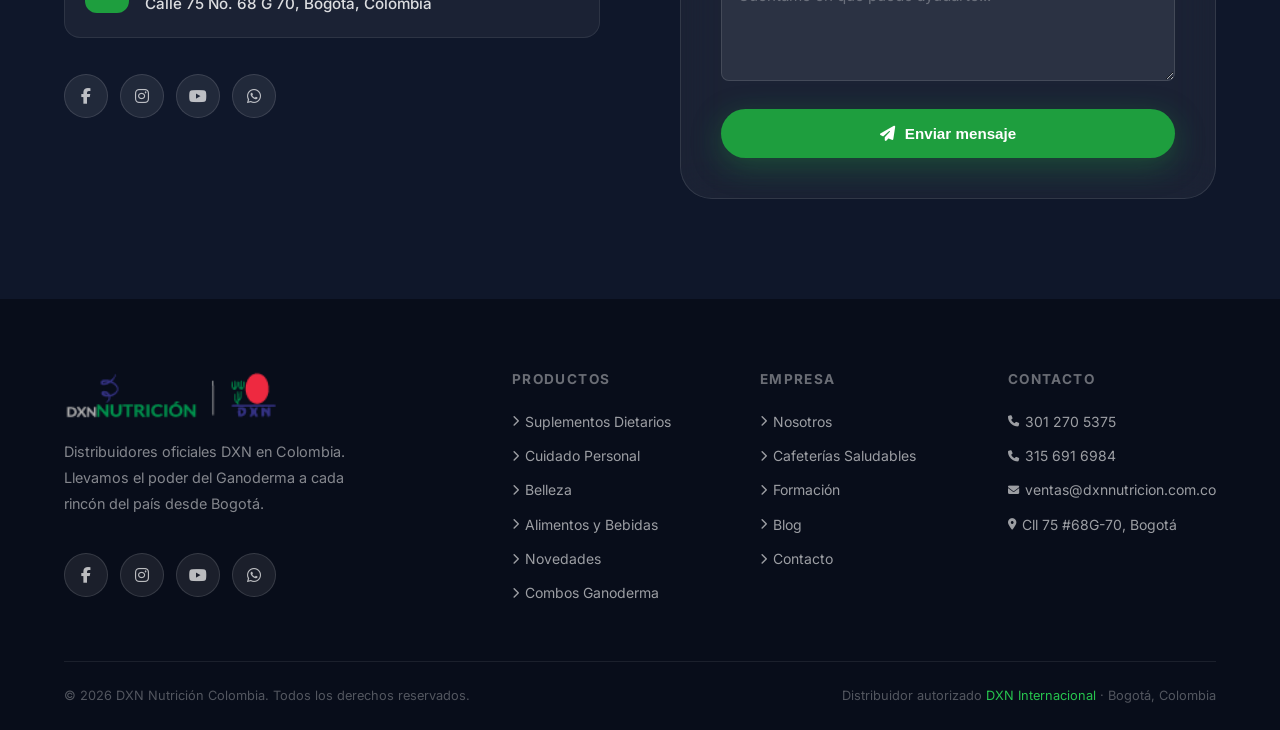
==== commit a96dab6f: "Hero slider con imagenes Gano Mundial + ticker promocional" ====
--- a/index.html
+++ b/index.html
@@ -450,6 +450,121 @@
       overflow: hidden;
     }
     .nav-logo-img { height: 52px; width: auto; object-fit: contain; }
+
+    /* ===== TICKER ===== */
+    #promo-ticker {
+      background: var(--blue);
+      padding: 10px 0;
+      overflow: hidden;
+      white-space: nowrap;
+      position: relative;
+      z-index: 999;
+    }
+    .ticker-track {
+      display: inline-flex;
+      gap: 60px;
+      animation: ticker-scroll 35s linear infinite;
+    }
+    .ticker-track span {
+      font-size: .82rem;
+      font-weight: 600;
+      color: rgba(255,255,255,.9);
+      letter-spacing: .04em;
+    }
+    .ticker-track span::after {
+      content: '·';
+      margin-left: 60px;
+      color: var(--green);
+    }
+    @keyframes ticker-scroll {
+      0%   { transform: translateX(0); }
+      100% { transform: translateX(-50%); }
+    }
+    #promo-ticker:hover .ticker-track { animation-play-state: paused; }
+
+    /* ===== HERO SLIDER ===== */
+    #hero { padding: 0; min-height: unset; background: none; }
+    .hero-swiper { width: 100%; }
+    .hero-slide {
+      width: 100%;
+      min-height: 92vh;
+      background-size: cover;
+      background-position: center top;
+      background-repeat: no-repeat;
+      position: relative;
+      display: flex;
+      align-items: center;
+    }
+    .hero-slide-overlay {
+      position: absolute; inset: 0;
+      background: rgba(5,20,60,.5);
+    }
+    .hero-slide-content {
+      position: relative; z-index: 2;
+      max-width: 1200px;
+      margin: 0 auto;
+      padding: 0 40px;
+      padding-top: 80px;
+    }
+    .hero-slide-tag {
+      display: inline-flex; align-items: center; gap: 8px;
+      background: var(--green);
+      color: white;
+      font-size: .78rem; font-weight: 700; letter-spacing: .08em; text-transform: uppercase;
+      padding: 7px 18px; border-radius: 100px;
+      margin-bottom: 24px;
+    }
+    .hero-slide-content h1 {
+      font-family: 'Playfair Display', serif;
+      font-size: clamp(2.4rem, 5.5vw, 4.2rem);
+      font-weight: 800;
+      color: white;
+      line-height: 1.1;
+      margin-bottom: 20px;
+    }
+    .hero-slide-content h1 span {
+      color: var(--green);
+    }
+    .hero-slide-content p {
+      font-size: 1.1rem;
+      color: rgba(255,255,255,.85);
+      max-width: 540px;
+      line-height: 1.7;
+      margin-bottom: 36px;
+    }
+    .hero-slide-btns { display: flex; flex-wrap: wrap; gap: 16px; }
+    .btn-outline-white {
+      display: inline-flex; align-items: center; gap: 10px;
+      padding: 14px 32px; border-radius: 100px;
+      font-size: .95rem; font-weight: 600;
+      background: transparent;
+      color: white;
+      border: 2px solid rgba(255,255,255,.6);
+      transition: var(--transition);
+      cursor: pointer;
+      text-decoration: none;
+    }
+    .btn-outline-white:hover { background: rgba(255,255,255,.15); border-color: white; }
+    /* Swiper custom */
+    .hero-next, .hero-prev {
+      width: 48px !important; height: 48px !important;
+      background: rgba(255,255,255,.15) !important;
+      backdrop-filter: blur(8px);
+      border-radius: 50% !important;
+      border: 2px solid rgba(255,255,255,.3) !important;
+      color: white !important;
+      transition: var(--transition) !important;
+    }
+    .hero-next:hover, .hero-prev:hover { background: var(--green) !important; border-color: var(--green) !important; }
+    .hero-next::after, .hero-prev::after { font-size: 1rem !important; font-weight: 700 !important; color: white !important; }
+    .hero-pagination .swiper-pagination-bullet { background: rgba(255,255,255,.5) !important; width: 10px !important; height: 10px !important; }
+    .hero-pagination .swiper-pagination-bullet-active { background: var(--green) !important; width: 28px !important; border-radius: 5px !important; }
+    @media(max-width:768px){
+      .hero-slide { min-height: 60vh; background-position: center center; }
+      .hero-slide-content { padding: 0 20px; padding-top: 70px; }
+      .hero-slide-btns { flex-direction: column; }
+      .hero-slide-btns .btn, .hero-slide-btns .btn-outline-white { justify-content: center; }
+    }
     .product-img-bg {
       position: absolute; inset: 0;
       display: flex; align-items: center; justify-content: center;
@@ -1125,72 +1240,67 @@
   </div>
 </header>
 
-<!-- ===== HERO ===== -->
+<!-- ===== TICKER ===== -->
+<div id="promo-ticker">
+  <div class="ticker-track">
+    <span>🍄 Distribuidores Oficiales DXN Colombia</span>
+    <span>⚽ ¡Gano por el Mundo! Especial Mundial 2026</span>
+    <span>🛵 Envío a todo Colombia</span>
+    <span>🌿 Productos 100% Naturales y Certificados</span>
+    <span>🏆 +9 Millones de distribuidores en +180 países</span>
+    <span>☕ Lingzhi Café · Reishi Gano · Spirulina DXN</span>
+    <span>🍄 Distribuidores Oficiales DXN Colombia</span>
+    <span>⚽ ¡Gano por el Mundo! Especial Mundial 2026</span>
+    <span>🛵 Envío a todo Colombia</span>
+    <span>🌿 Productos 100% Naturales y Certificados</span>
+    <span>🏆 +9 Millones de distribuidores en +180 países</span>
+    <span>☕ Lingzhi Café · Reishi Gano · Spirulina DXN</span>
+  </div>
+</div>
+
+<!-- ===== HERO SLIDER ===== -->
 <section id="hero">
-  <div class="hero-particles"></div>
-  <div class="hero-grid"></div>
-  <div class="hero-blob hero-blob-1"></div>
-  <div class="hero-blob hero-blob-2"></div>
-  <div class="hero-bg"></div>
-
-  <div class="container" style="width:100%">
-    <div class="hero-content" data-aos="fade-up">
-      <div class="hero-badge">
-        <span class="dot"></span>
-        Distribuidores Oficiales DXN Colombia
-      </div>
-      <h1 class="hero-title">
-        Bienestar Natural<br>
-        con el Poder del<br>
-        <span class="accent">Ganoderma</span>
-      </h1>
-      <p class="hero-desc">
-        Descubre la ciencia detrás del hongo más poderoso del mundo. Productos naturales certificados para tu salud, belleza y bienestar — respaldados por 30 años de investigación.
-      </p>
-      <div class="hero-actions">
-        <a href="productos.html" class="btn btn-primary">
-          <i class="fa-solid fa-leaf"></i> Ver Productos
-        </a>
-        <a href="#oportunidad" class="btn btn-outline">
-          <i class="fa-solid fa-rocket"></i> Únete al equipo
-        </a>
-      </div>
-      <div class="hero-stats">
-        <div class="hero-stat">
-          <div class="num">+180</div>
-          <div class="label">Países presentes</div>
-        </div>
-        <div class="hero-stat">
-          <div class="num">30+</div>
-          <div class="label">Años de experiencia</div>
-        </div>
-        <div class="hero-stat">
-          <div class="num">100%</div>
-          <div class="label">Natural y certificado</div>
-        </div>
-      </div>
+  <div class="swiper hero-swiper">
+    <div class="swiper-wrapper">
+
+      <!-- Slide 1: Gano Mundial -->
+      <div class="swiper-slide">
+        <div class="hero-slide" style="background-image:url('assets/img/slider-1.png')">
+          <div class="hero-slide-overlay"></div>
+          <div class="hero-slide-content" data-aos="fade-up">
+            <span class="hero-slide-tag">⚽ Especial Mundial 2026</span>
+            <h1>¡<span>Gano</span> por el Mundo!</h1>
+            <p>Con DXN Nutrición celebra el Mundial desde cualquier lugar. Energía, inmunidad y bienestar para toda Colombia. 🇨🇴</p>
+            <div class="hero-slide-btns">
+              <a href="productos.html" class="btn btn-primary"><i class="fa-solid fa-leaf"></i> Ver Productos</a>
+              <a href="#contacto" class="btn btn-outline-white"><i class="fa-brands fa-whatsapp"></i> Escribir ahora</a>
+            </div>
+          </div>
+        </div>
+      </div>
+
+      <!-- Slide 2: Envío / Delivery -->
+      <div class="swiper-slide">
+        <div class="hero-slide" style="background-image:url('assets/img/slider-2.png')">
+          <div class="hero-slide-overlay" style="background:rgba(10,40,90,.45)"></div>
+          <div class="hero-slide-content" data-aos="fade-up">
+            <span class="hero-slide-tag">🛵 Envío rápido</span>
+            <h1>Tu pedido <span>DXN</span><br>a domicilio</h1>
+            <p>Reishi Gano, Spirulina, Ganocelium y más productos naturales entregados directo en tu puerta en todo Colombia.</p>
+            <div class="hero-slide-btns">
+              <a href="productos.html" class="btn btn-primary"><i class="fa-solid fa-bag-shopping"></i> Hacer pedido</a>
+              <a href="nosotros.html" class="btn btn-outline-white"><i class="fa-solid fa-circle-info"></i> Conocer más</a>
+            </div>
+          </div>
+        </div>
+      </div>
+
     </div>
-  </div>
-
-  <!-- Floating card -->
-  <div class="hero-visual">
-    <div class="hero-card-float" data-aos="fade-left" data-aos-delay="300">
-      <div class="card-icon">🍄</div>
-      <h3>Ganoderma Lucidum</h3>
-      <p>El "hongo de la inmortalidad" utilizado en la medicina tradicional oriental por más de 4.000 años.</p>
-      <div class="hero-card-products">
-        <span>Reishi Gano</span>
-        <span>Ganocelium</span>
-        <span>Café Ganoderma</span>
-        <span>Spirulina</span>
-        <span>Cuidado Personal</span>
-      </div>
-    </div>
-  </div>
-
-  <div class="scroll-indicator">
-    <span>Explorar</span>
-    <div class="arrow"><i class="fa-solid fa-chevron-down"></i></div>
+    <!-- Navigation -->
+    <div class="swiper-button-next hero-next"></div>
+    <div class="swiper-button-prev hero-prev"></div>
+    <!-- Pagination -->
+    <div class="swiper-pagination hero-pagination"></div>
   </div>
 </section>
 
@@ -1931,6 +2041,17 @@
         }
       });
     });
+  });
+
+  // Hero Slider
+  new Swiper('.hero-swiper', {
+    loop: true,
+    autoplay: { delay: 5000, disableOnInteraction: false, pauseOnMouseEnter: true },
+    speed: 800,
+    effect: 'fade',
+    fadeEffect: { crossFade: true },
+    navigation: { nextEl: '.hero-next', prevEl: '.hero-prev' },
+    pagination: { el: '.hero-pagination', clickable: true },
   });
 
   // Testimonials Swiper
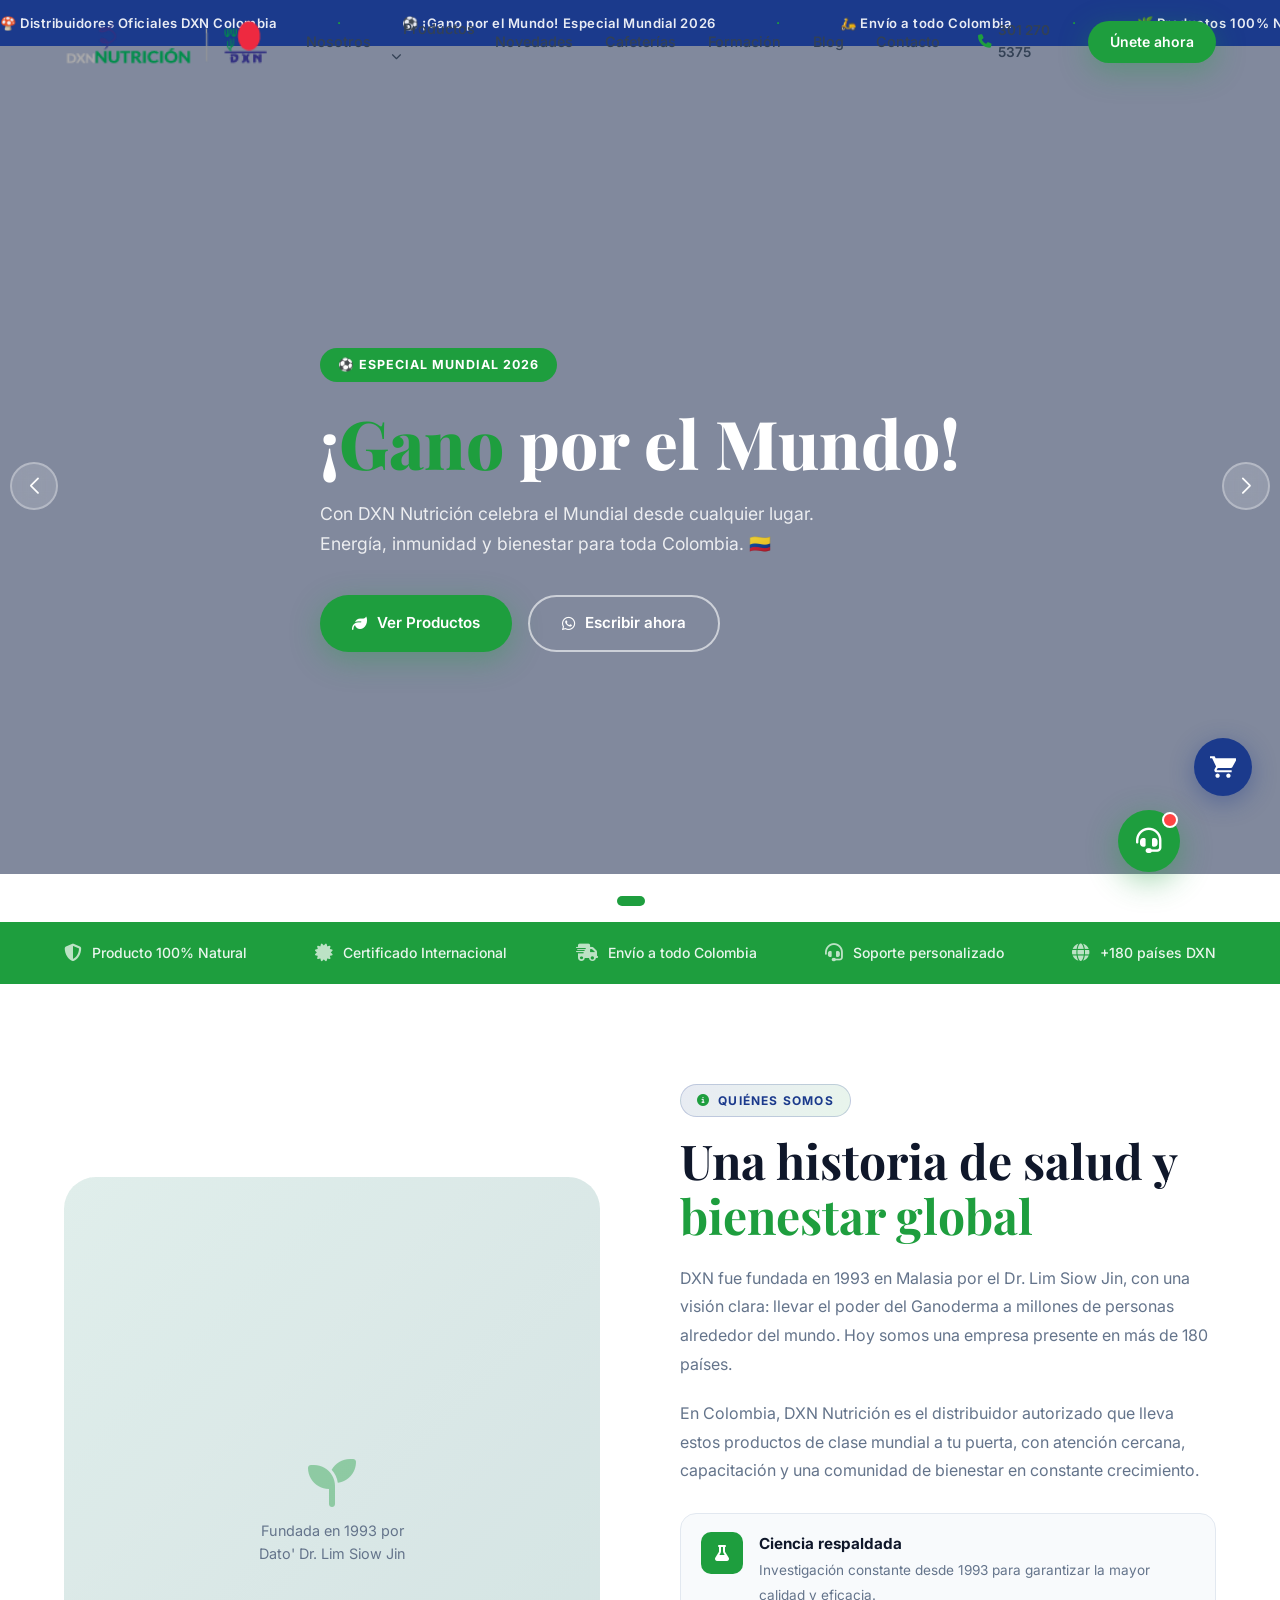
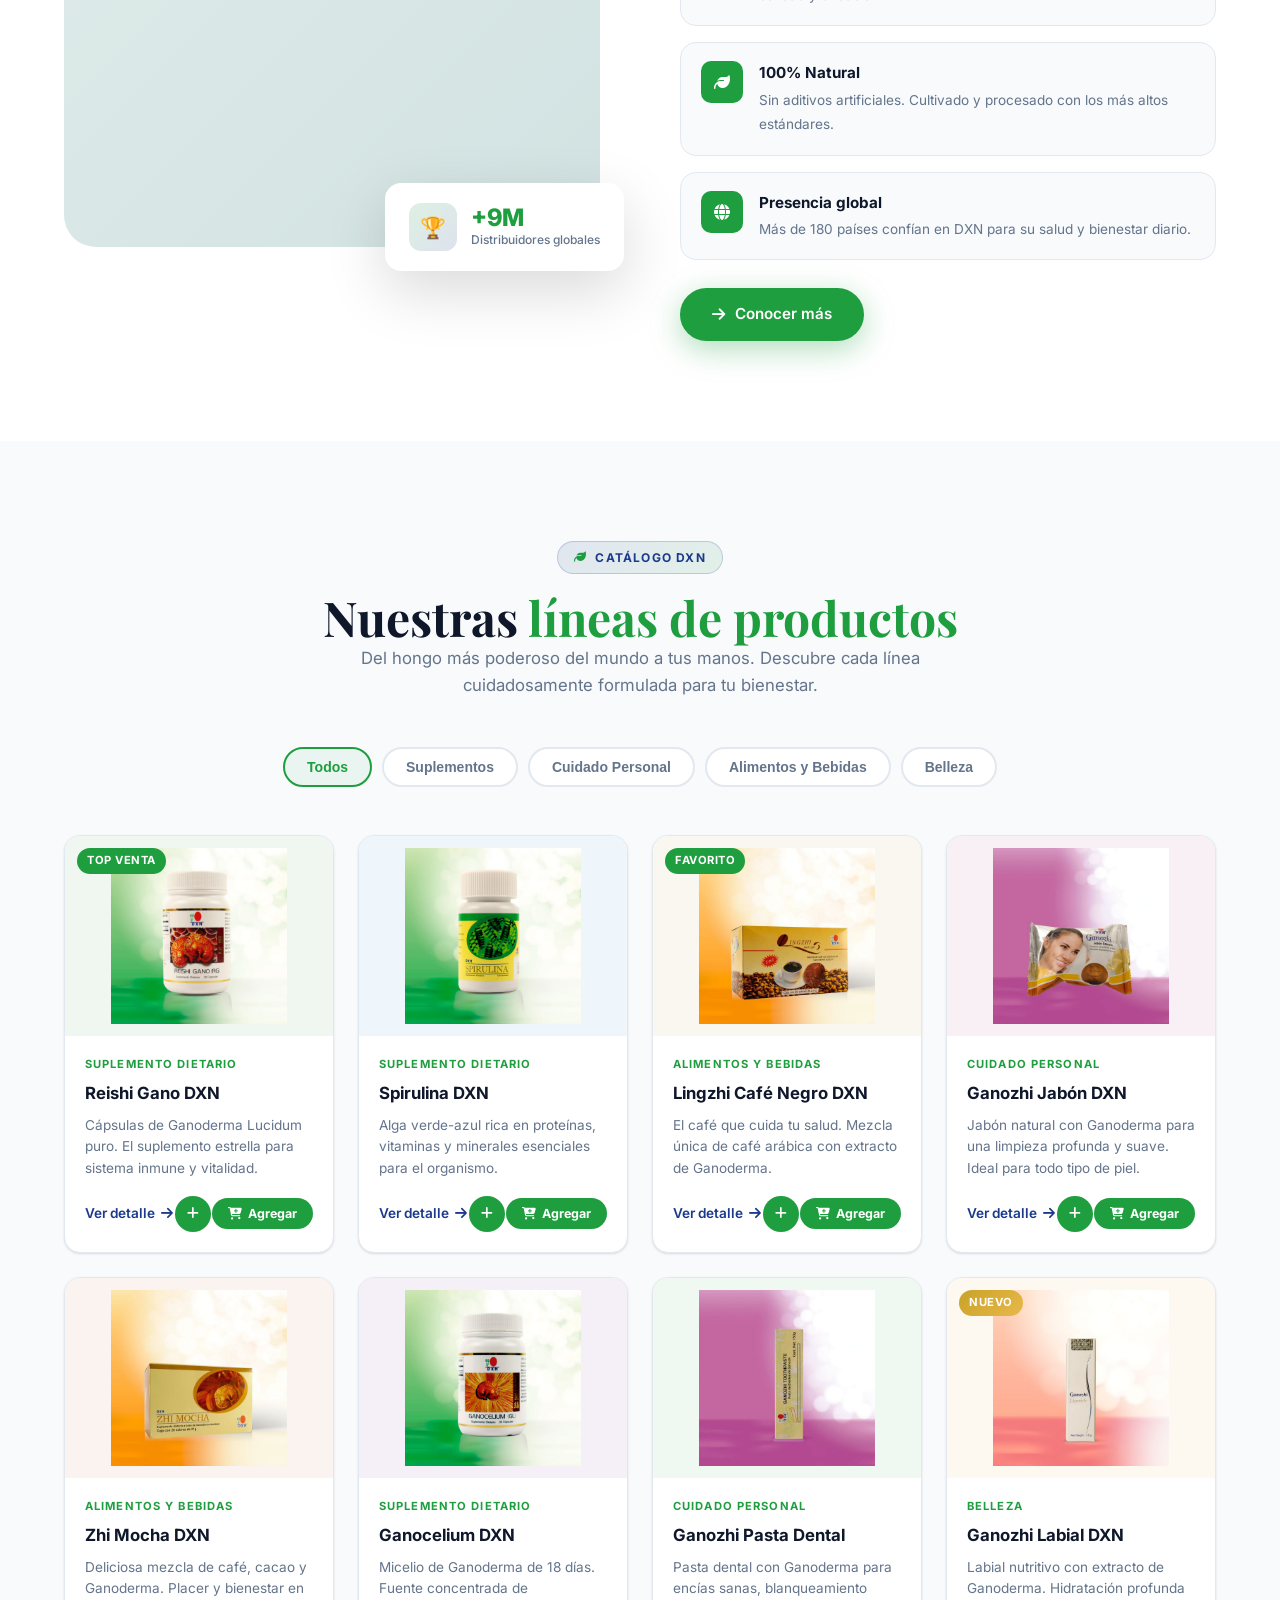
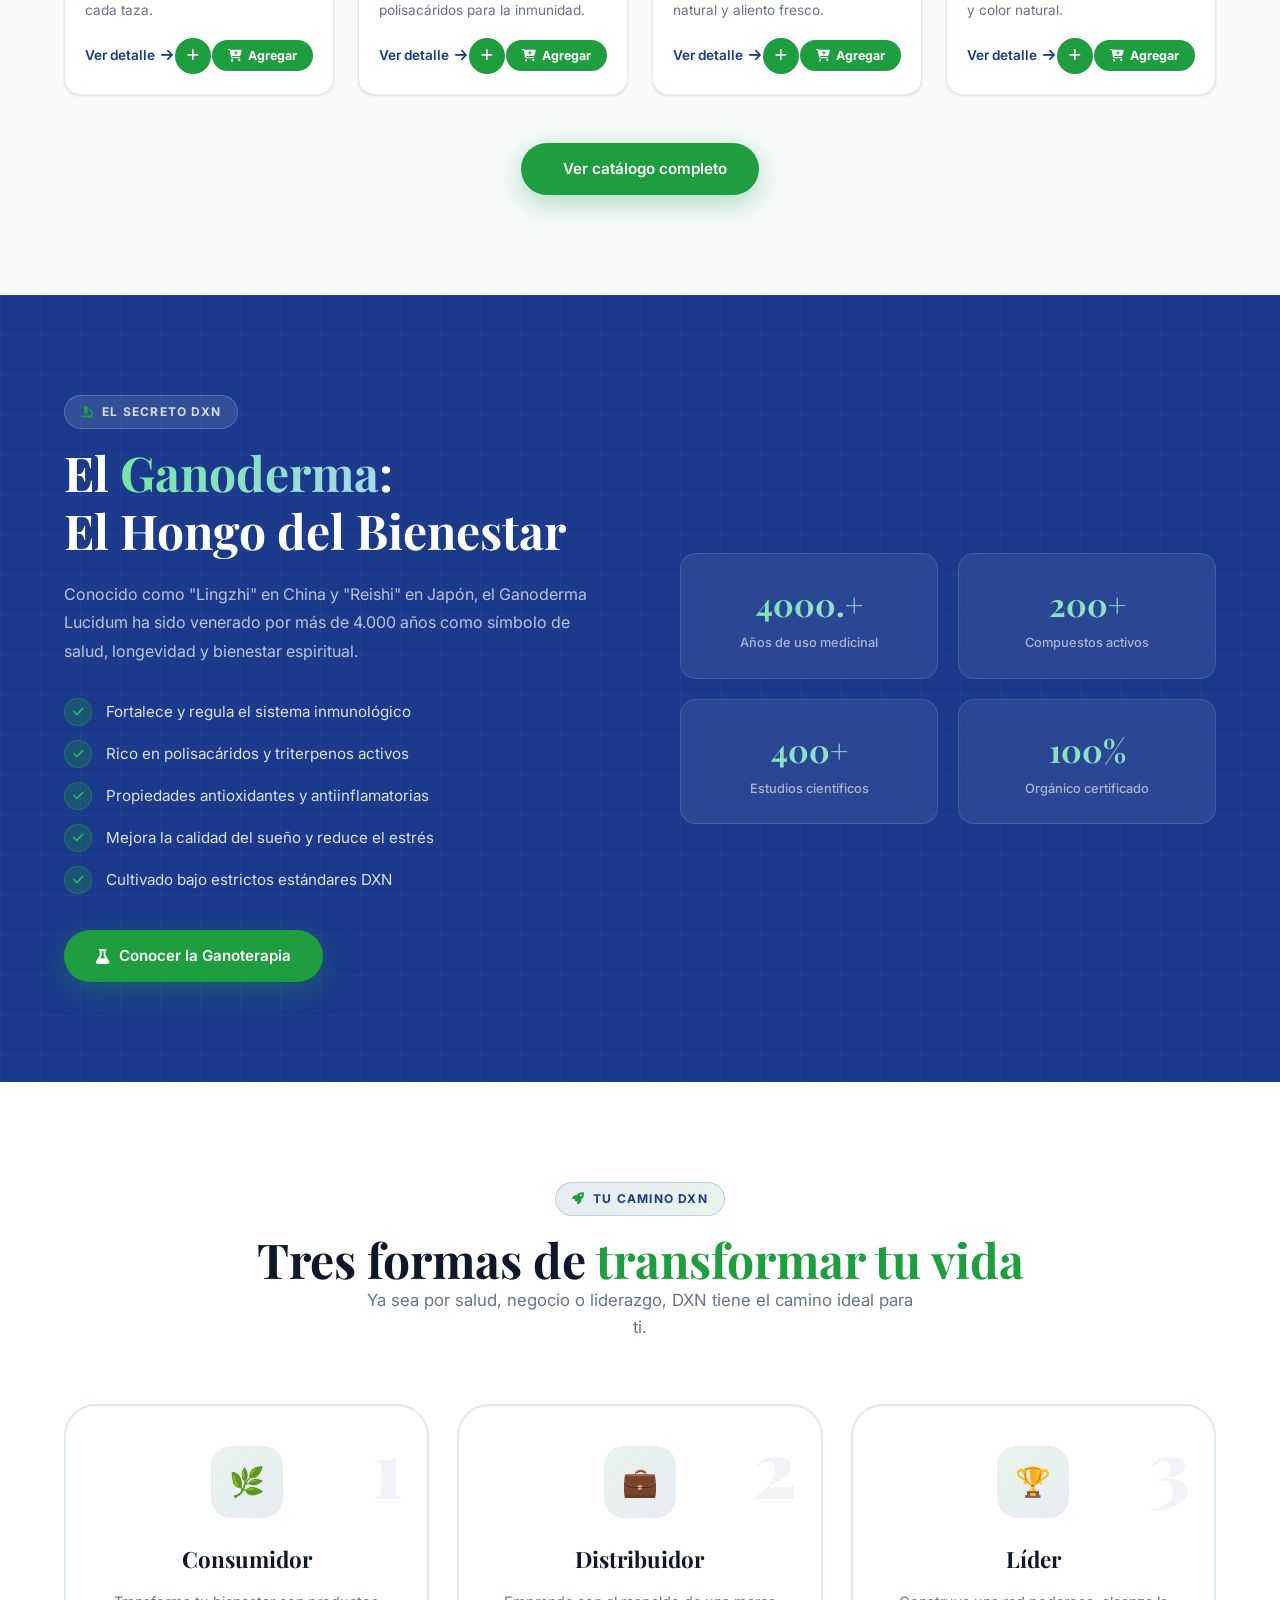
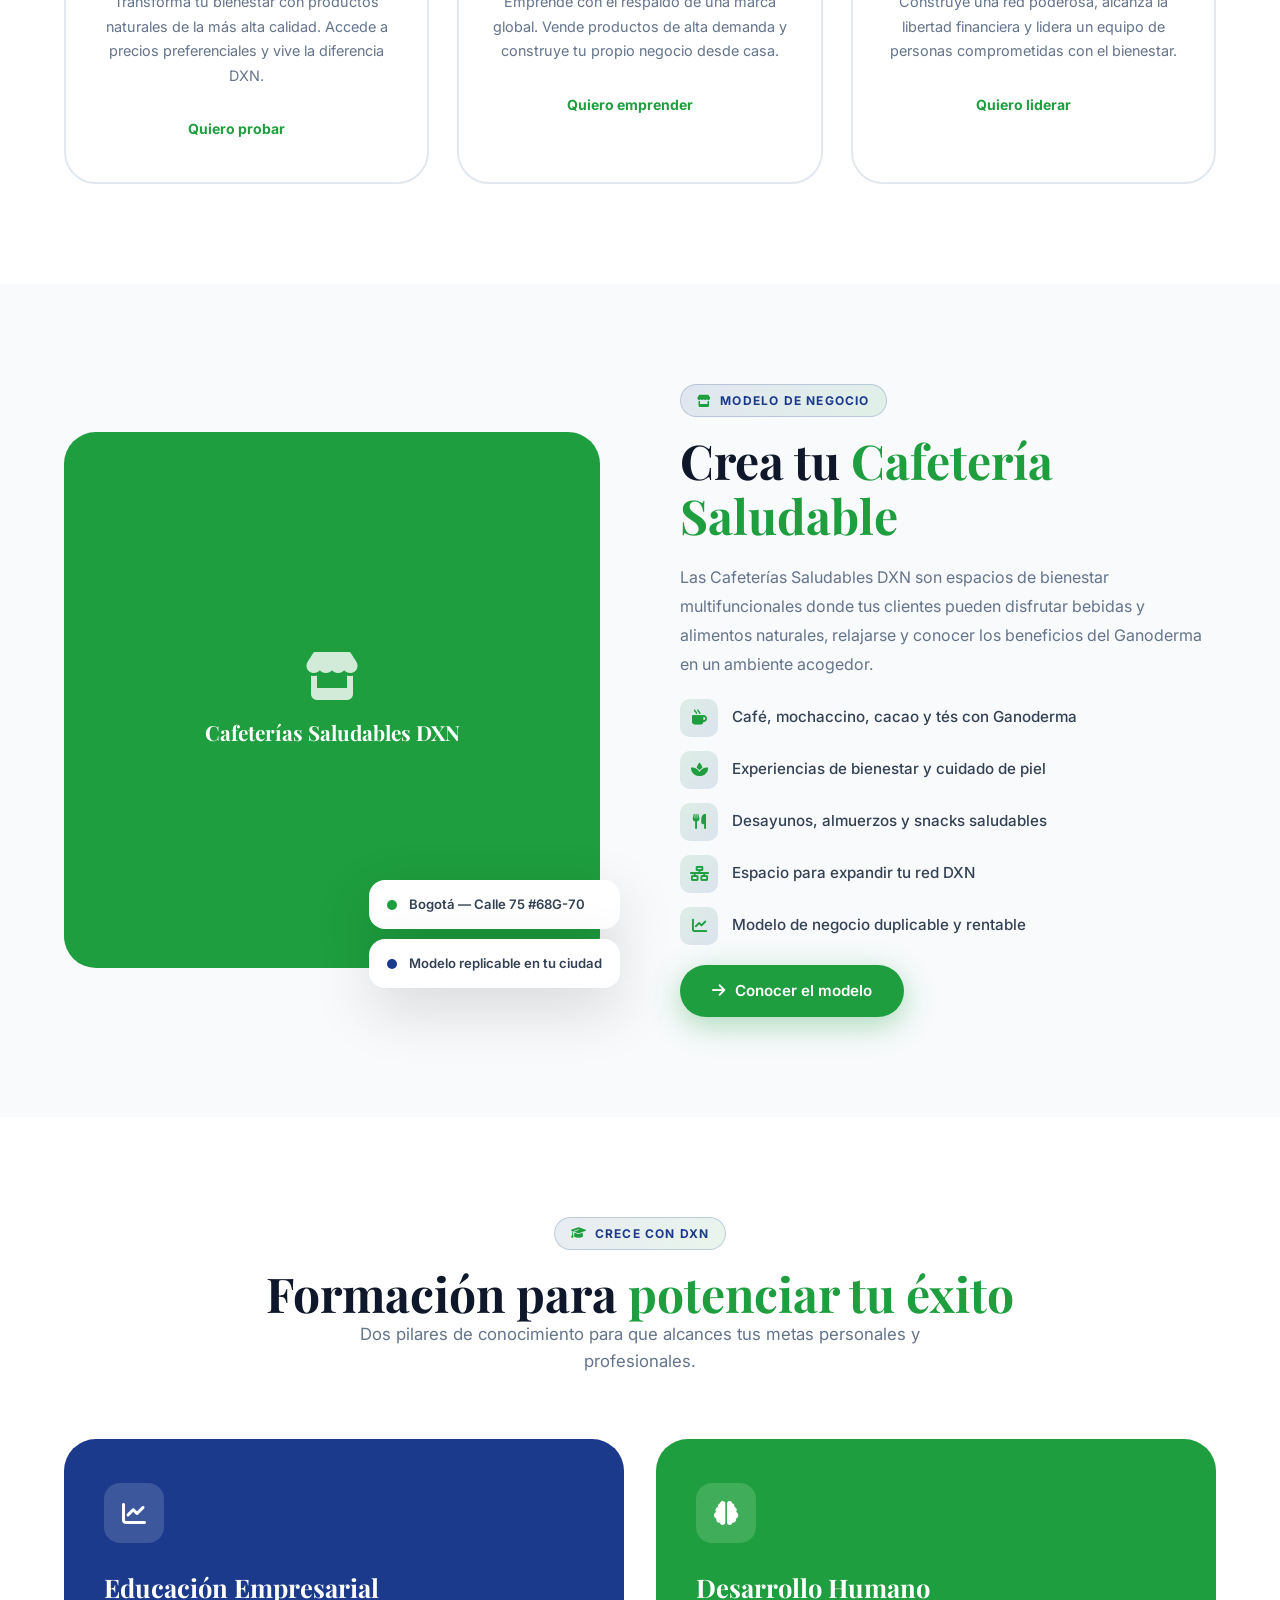
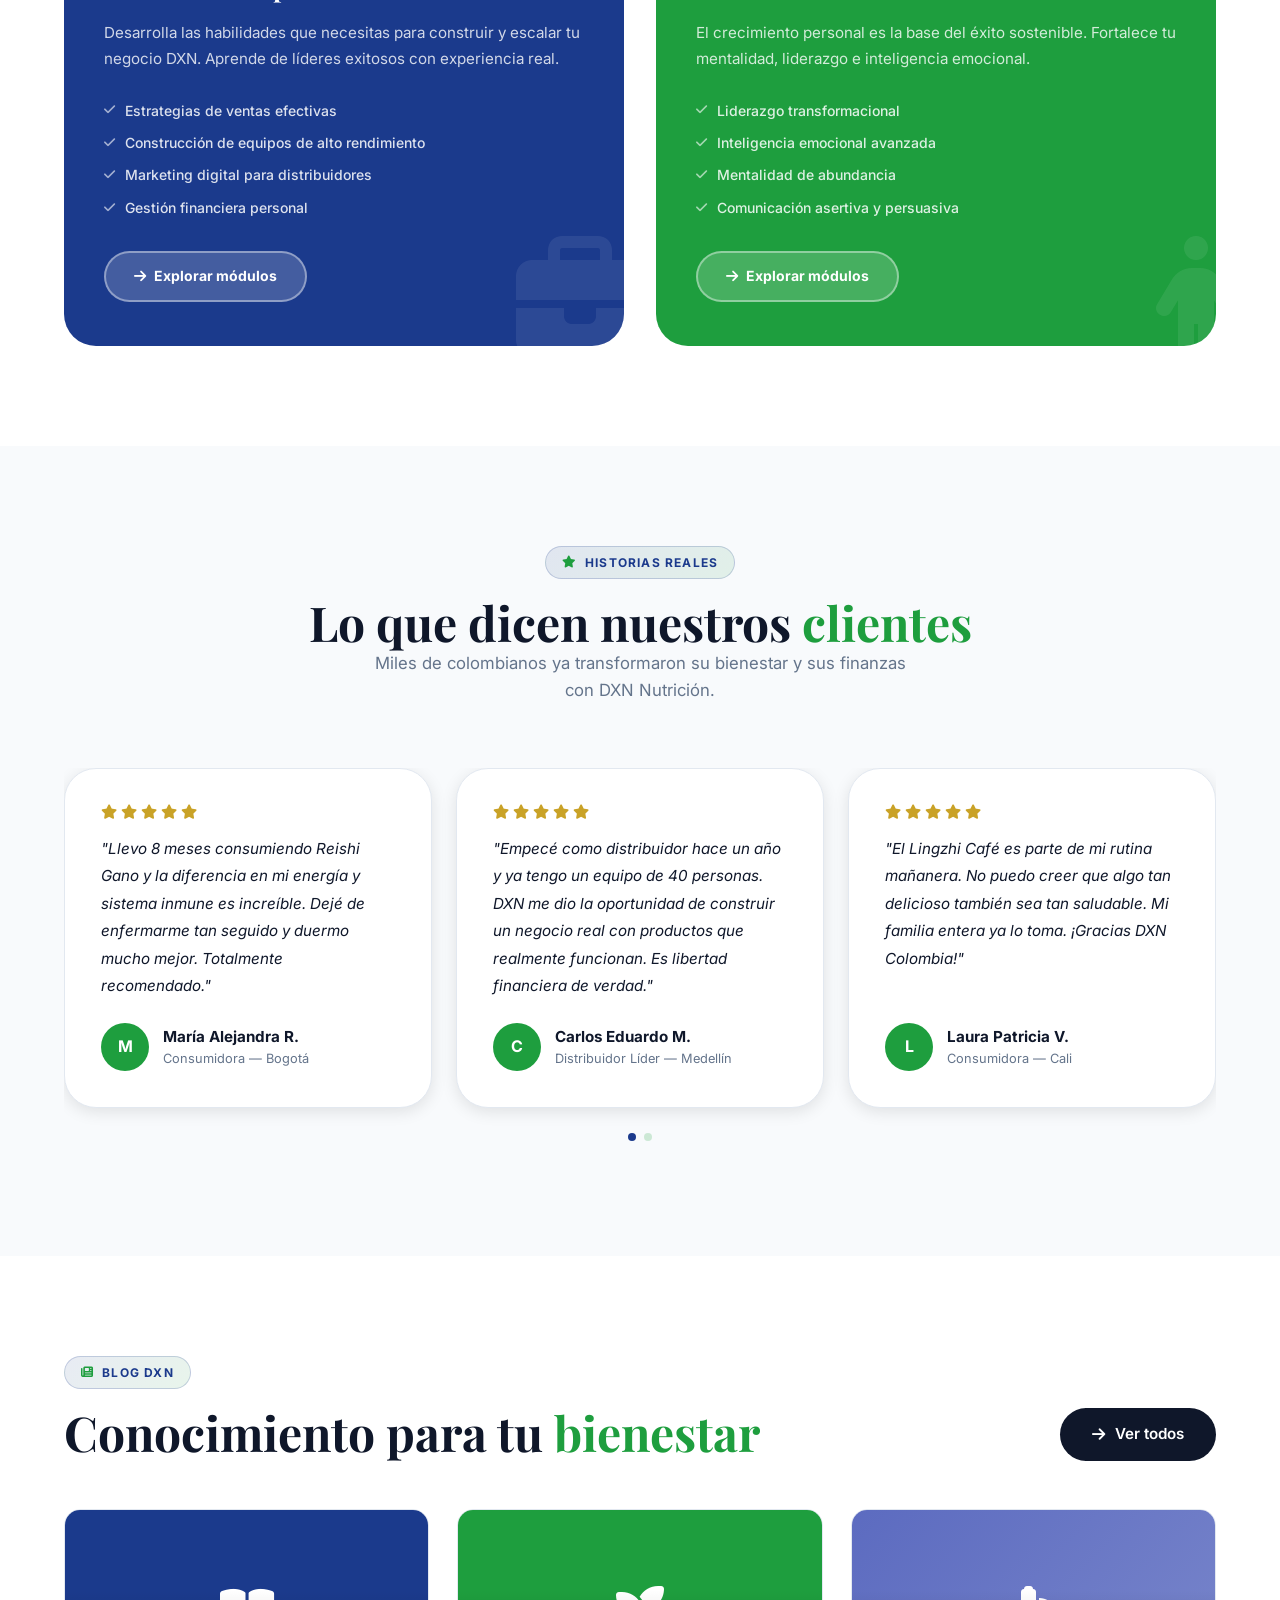
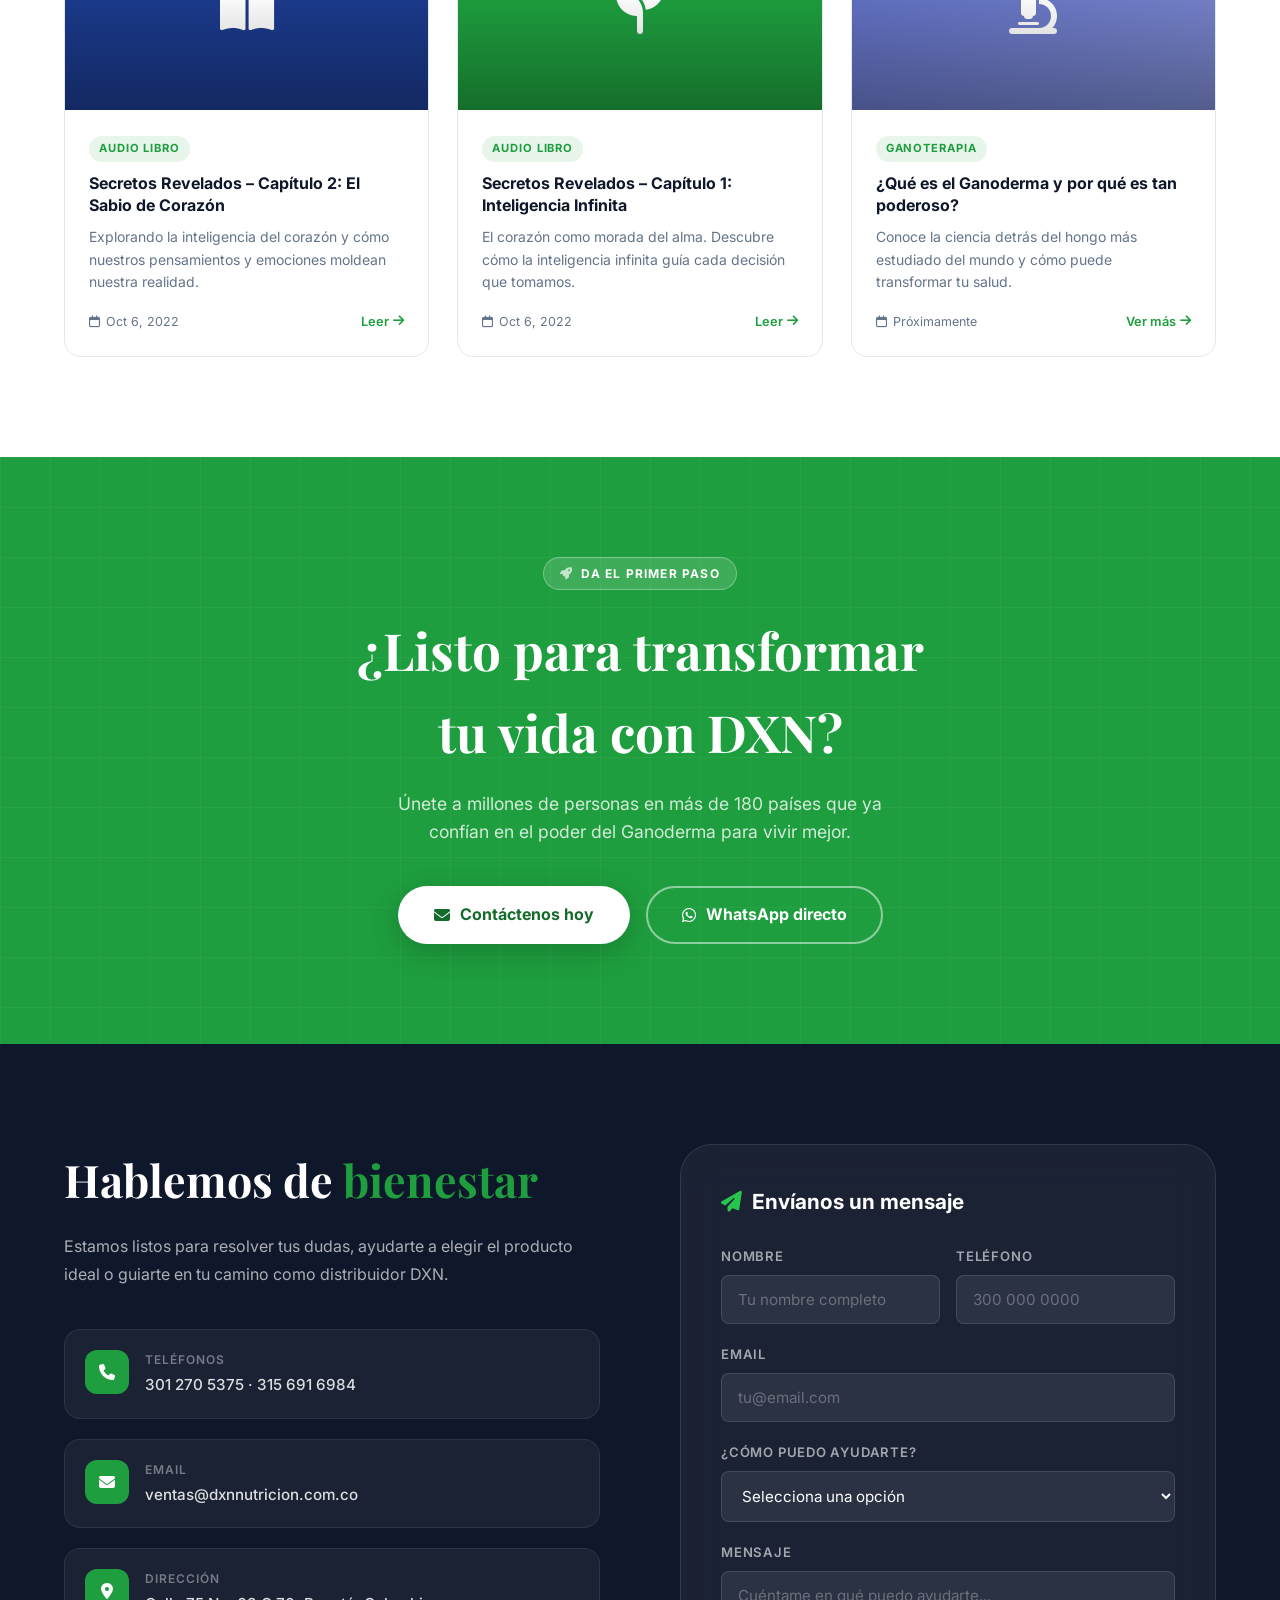
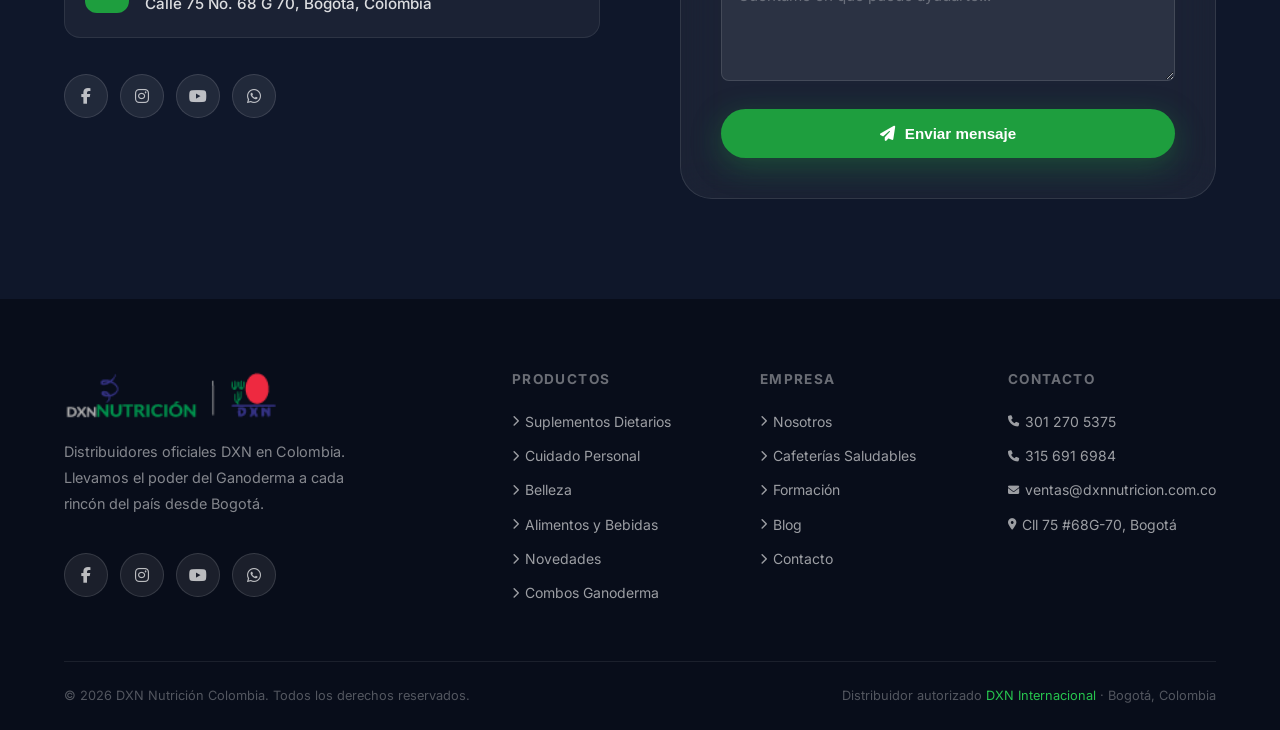
==== commit 58f09b0a: "Slider Gano moto + Carrito WhatsApp 3223153360 + icono headset chat" ====
--- a/index.html
+++ b/index.html
@@ -1166,6 +1166,7 @@
     }
   </style>
 <link rel="stylesheet" href="assets/css/chat.css" />
+<link rel="stylesheet" href="assets/css/cart.css" />
 </head>
 <body>
 
@@ -2090,5 +2091,6 @@
 </script>
 
 <script src="assets/js/chat.js"></script>
+<script src="assets/js/cart.js"></script>
 </body>
 </html>
--- a/assets/css/chat.css
+++ b/assets/css/chat.css
@@ -2,7 +2,7 @@
 #dxn-chat-btn {
   position: fixed;
   bottom: 28px;
-  right: 28px;
+  right: 100px;
   width: 62px;
   height: 62px;
   border-radius: 50%;
--- a/assets/css/cart.css
+++ b/assets/css/cart.css
@@ -0,0 +1,196 @@
+/* ===== DXN CARRITO DE COMPRAS ===== */
+:root { --wa: #25D366; --wa-dark: #128C7E; }
+
+/* Botón flotante */
+#dxn-cart-btn {
+  position: fixed;
+  bottom: 104px;
+  right: 28px;
+  width: 58px; height: 58px;
+  border-radius: 50%;
+  background: var(--blue, #1B3A8C);
+  border: none;
+  cursor: pointer;
+  display: flex; align-items: center; justify-content: center;
+  box-shadow: 0 6px 24px rgba(27,58,140,.4);
+  z-index: 9997;
+  transition: all .3s cubic-bezier(.4,0,.2,1);
+}
+#dxn-cart-btn:hover { transform: scale(1.1); box-shadow: 0 10px 32px rgba(27,58,140,.55); }
+#dxn-cart-btn svg { width: 26px; height: 26px; fill: white; }
+#cart-count {
+  position: absolute; top: -2px; right: -2px;
+  min-width: 20px; height: 20px;
+  background: #FF4444;
+  border-radius: 100px;
+  border: 2px solid white;
+  font-size: .68rem; font-weight: 800;
+  color: white;
+  display: none; align-items: center; justify-content: center;
+  padding: 0 4px;
+}
+#cart-count.visible { display: flex; }
+
+/* Panel */
+#dxn-cart-panel {
+  position: fixed;
+  bottom: 176px;
+  right: 28px;
+  width: 360px;
+  max-height: 520px;
+  background: white;
+  border-radius: 20px;
+  box-shadow: 0 24px 80px rgba(0,0,0,.18);
+  z-index: 9996;
+  display: flex; flex-direction: column;
+  overflow: hidden;
+  transform: scale(.85) translateY(20px);
+  opacity: 0; pointer-events: none;
+  transition: all .35s cubic-bezier(.4,0,.2,1);
+  transform-origin: bottom right;
+}
+#dxn-cart-panel.open { transform: scale(1) translateY(0); opacity: 1; pointer-events: all; }
+
+.cart-header {
+  background: var(--blue, #1B3A8C);
+  padding: 16px 20px;
+  display: flex; align-items: center; justify-content: space-between;
+}
+.cart-header-left { display: flex; align-items: center; gap: 10px; }
+.cart-header-left svg { width: 22px; height: 22px; fill: white; }
+.cart-header h3 { font-size: 1rem; font-weight: 700; color: white; }
+.cart-header-close {
+  width: 32px; height: 32px; border-radius: 50%;
+  background: rgba(255,255,255,.15); border: none;
+  color: white; cursor: pointer; font-size: .9rem;
+  display: flex; align-items: center; justify-content: center;
+  transition: all .2s;
+}
+.cart-header-close:hover { background: rgba(255,255,255,.3); }
+
+.cart-items { flex: 1; overflow-y: auto; padding: 12px; }
+.cart-items::-webkit-scrollbar { width: 4px; }
+.cart-items::-webkit-scrollbar-thumb { background: #CBD5E1; border-radius: 2px; }
+
+.cart-empty {
+  text-align: center; padding: 40px 20px;
+  color: #94A3B8;
+}
+.cart-empty i { font-size: 2.5rem; display: block; margin-bottom: 12px; opacity: .4; }
+.cart-empty p { font-size: .875rem; font-weight: 500; }
+
+.cart-item {
+  display: flex; align-items: center; gap: 12px;
+  padding: 10px 8px;
+  border-radius: 10px;
+  border-bottom: 1px solid #F1F5F9;
+  transition: background .2s;
+}
+.cart-item:hover { background: #F8FAFC; }
+.cart-item-img {
+  width: 50px; height: 50px; border-radius: 8px;
+  background: #F1F5F9; object-fit: contain; padding: 4px;
+  flex-shrink: 0;
+}
+.cart-item-info { flex: 1; min-width: 0; }
+.cart-item-name { font-size: .85rem; font-weight: 700; color: #334155; white-space: nowrap; overflow: hidden; text-overflow: ellipsis; }
+.cart-item-cat { font-size: .72rem; color: #94A3B8; font-weight: 500; margin-top: 2px; }
+.cart-item-qty {
+  display: flex; align-items: center; gap: 6px; margin-top: 6px;
+}
+.qty-btn {
+  width: 24px; height: 24px; border-radius: 6px;
+  background: #F1F5F9; border: none; cursor: pointer;
+  font-size: .8rem; font-weight: 700; color: #334155;
+  display: flex; align-items: center; justify-content: center;
+  transition: all .2s;
+}
+.qty-btn:hover { background: var(--green, #1E9E3E); color: white; }
+.qty-num { font-size: .85rem; font-weight: 700; color: #334155; min-width: 20px; text-align: center; }
+.cart-item-remove {
+  width: 28px; height: 28px; border-radius: 50%;
+  background: none; border: none; cursor: pointer;
+  color: #CBD5E1; font-size: .8rem;
+  display: flex; align-items: center; justify-content: center;
+  transition: all .2s; flex-shrink: 0;
+}
+.cart-item-remove:hover { background: #FEE2E2; color: #EF4444; }
+
+.cart-footer {
+  padding: 14px;
+  border-top: 1px solid #F1F5F9;
+  background: white;
+}
+.cart-summary {
+  display: flex; align-items: center; justify-content: space-between;
+  margin-bottom: 12px;
+}
+.cart-summary span { font-size: .875rem; color: #64748B; font-weight: 600; }
+.cart-summary strong { font-size: .95rem; font-weight: 800; color: #334155; }
+.cart-wa-btn {
+  width: 100%;
+  background: var(--wa);
+  color: white;
+  border: none;
+  padding: 14px;
+  border-radius: 100px;
+  font-size: .95rem; font-weight: 700;
+  cursor: pointer;
+  display: flex; align-items: center; justify-content: center; gap: 10px;
+  font-family: 'Inter', sans-serif;
+  transition: all .2s;
+}
+.cart-wa-btn:hover { background: var(--wa-dark); transform: translateY(-2px); box-shadow: 0 8px 24px rgba(37,211,102,.35); }
+.cart-wa-btn svg { width: 20px; height: 20px; fill: white; }
+.cart-clear-btn {
+  width: 100%;
+  background: none;
+  border: none;
+  color: #94A3B8;
+  font-size: .78rem; font-weight: 600;
+  cursor: pointer;
+  padding: 8px;
+  margin-top: 4px;
+  font-family: 'Inter', sans-serif;
+  transition: color .2s;
+}
+.cart-clear-btn:hover { color: #EF4444; }
+
+/* Botón "Agregar" en productos */
+.add-to-cart-btn {
+  display: inline-flex; align-items: center; gap: 6px;
+  padding: 8px 16px;
+  background: var(--green, #1E9E3E);
+  color: white;
+  border: none;
+  border-radius: 100px;
+  font-size: .78rem; font-weight: 700;
+  cursor: pointer;
+  font-family: 'Inter', sans-serif;
+  transition: all .2s;
+  white-space: nowrap;
+}
+.add-to-cart-btn:hover { transform: scale(1.05); box-shadow: 0 4px 16px rgba(30,158,62,.35); }
+.add-to-cart-btn.added { background: #94A3B8; }
+
+/* Toast */
+#cart-toast {
+  position: fixed; bottom: 200px; right: 28px;
+  background: var(--blue, #1B3A8C);
+  color: white;
+  padding: 10px 18px;
+  border-radius: 100px;
+  font-size: .82rem; font-weight: 700;
+  box-shadow: 0 8px 24px rgba(27,58,140,.35);
+  z-index: 10000;
+  transform: translateY(10px);
+  opacity: 0;
+  transition: all .3s;
+  pointer-events: none;
+}
+#cart-toast.show { opacity: 1; transform: translateY(0); }
+
+@media(max-width:420px){
+  #dxn-cart-panel { width: calc(100vw - 24px); right: 12px; }
+  #dxn-cart-btn { bottom: 90px; right: 16px; }
+}
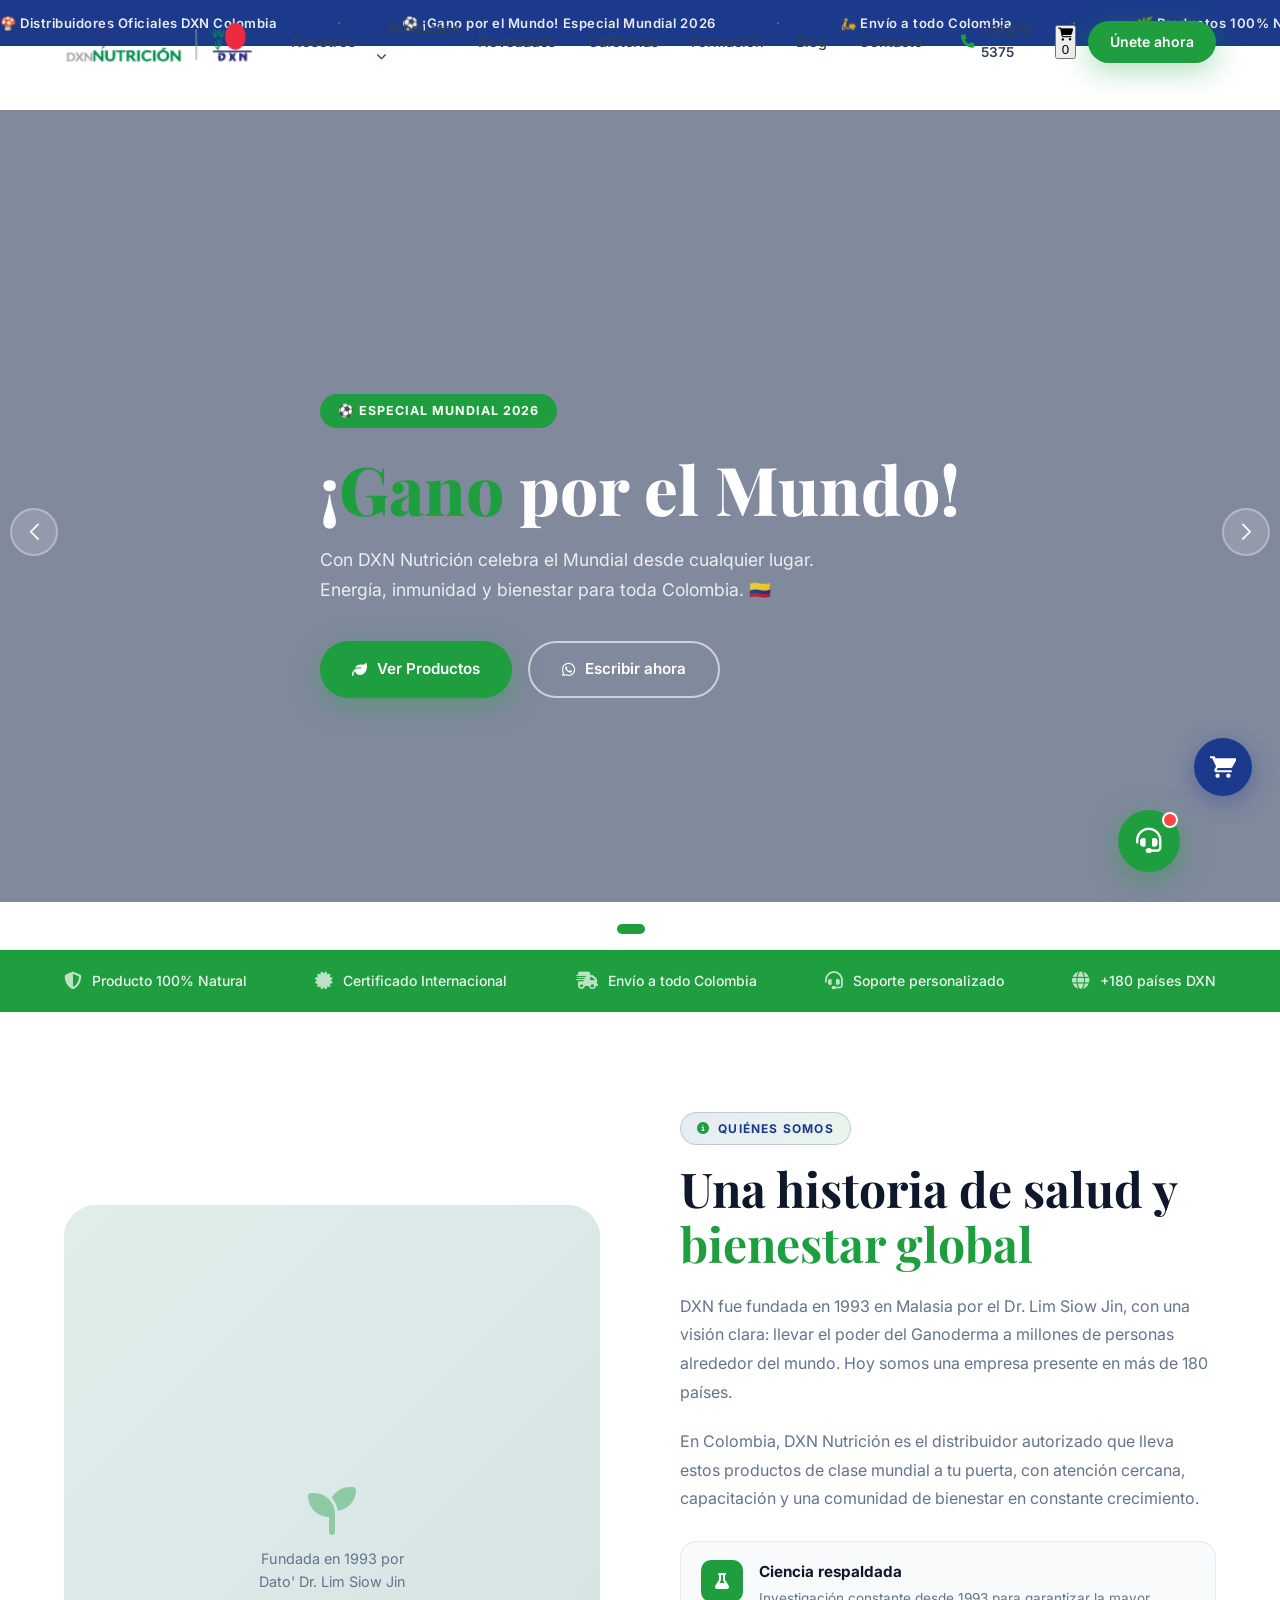
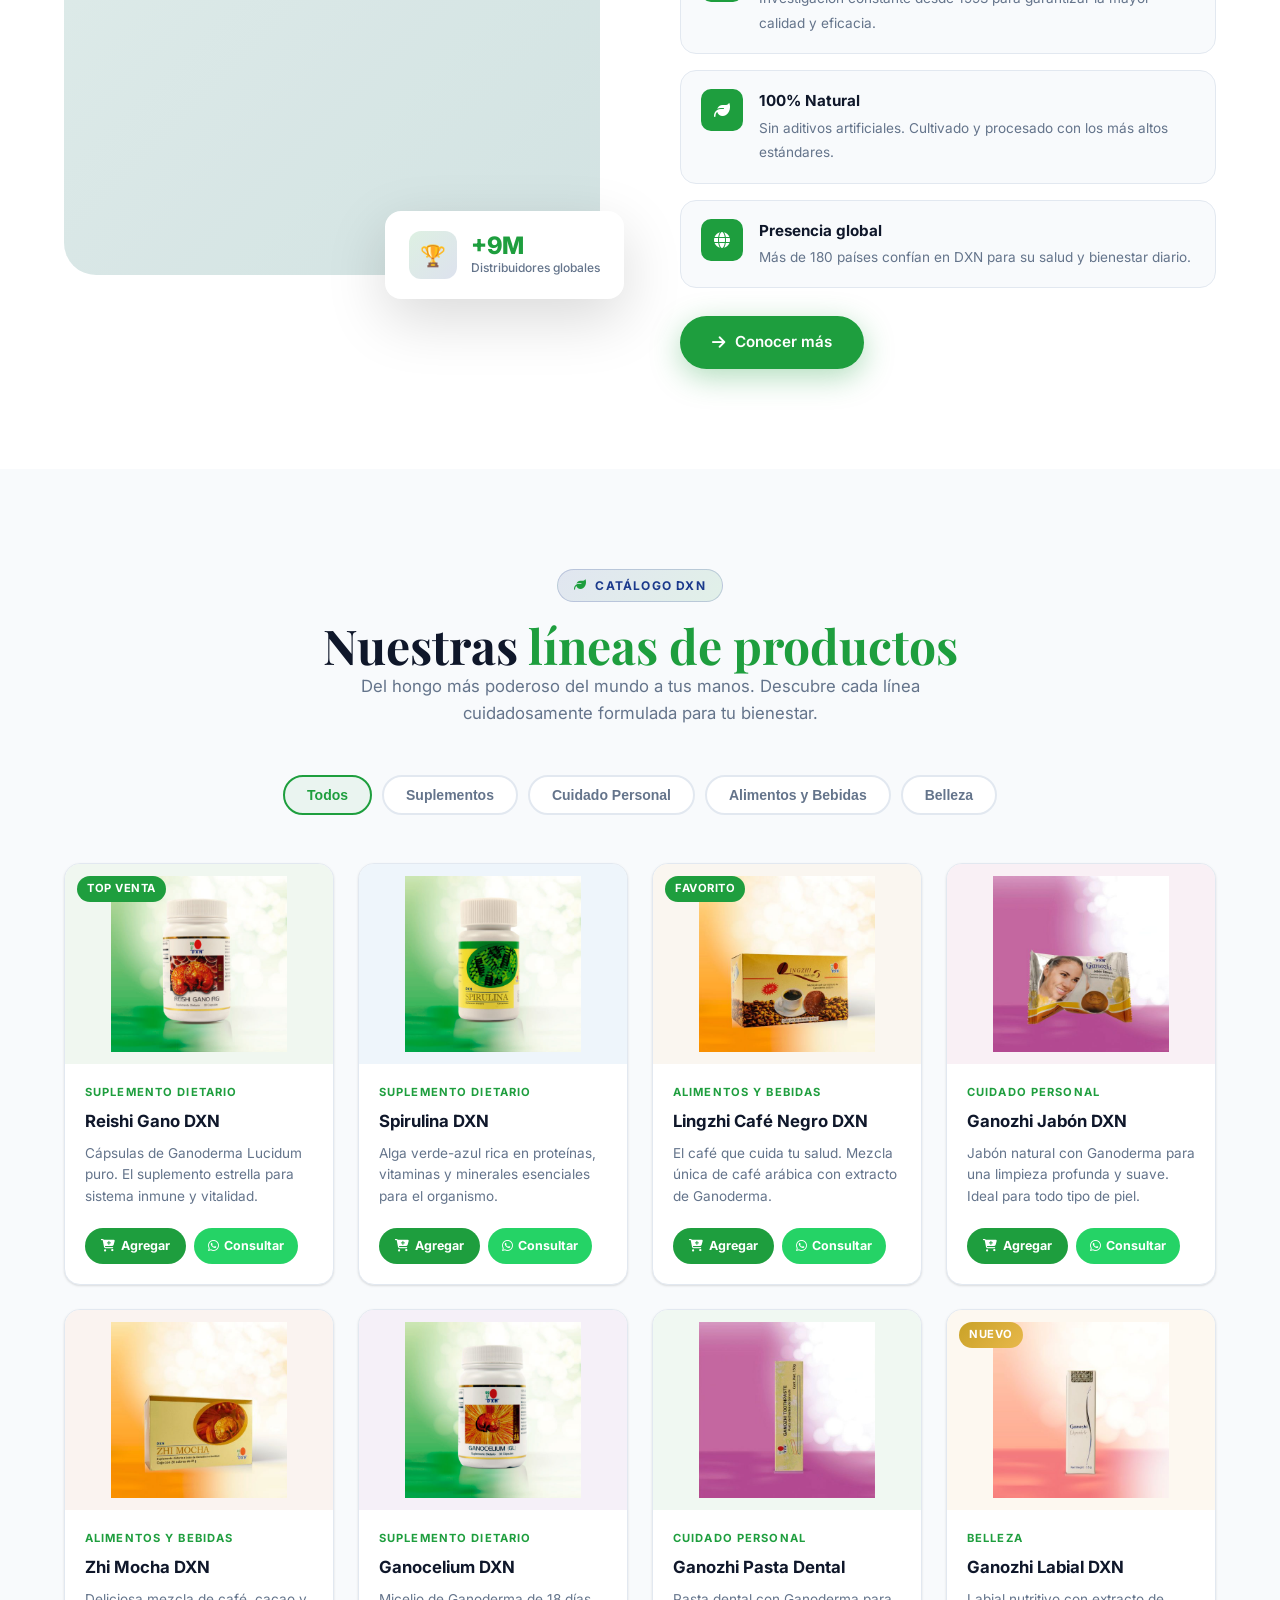
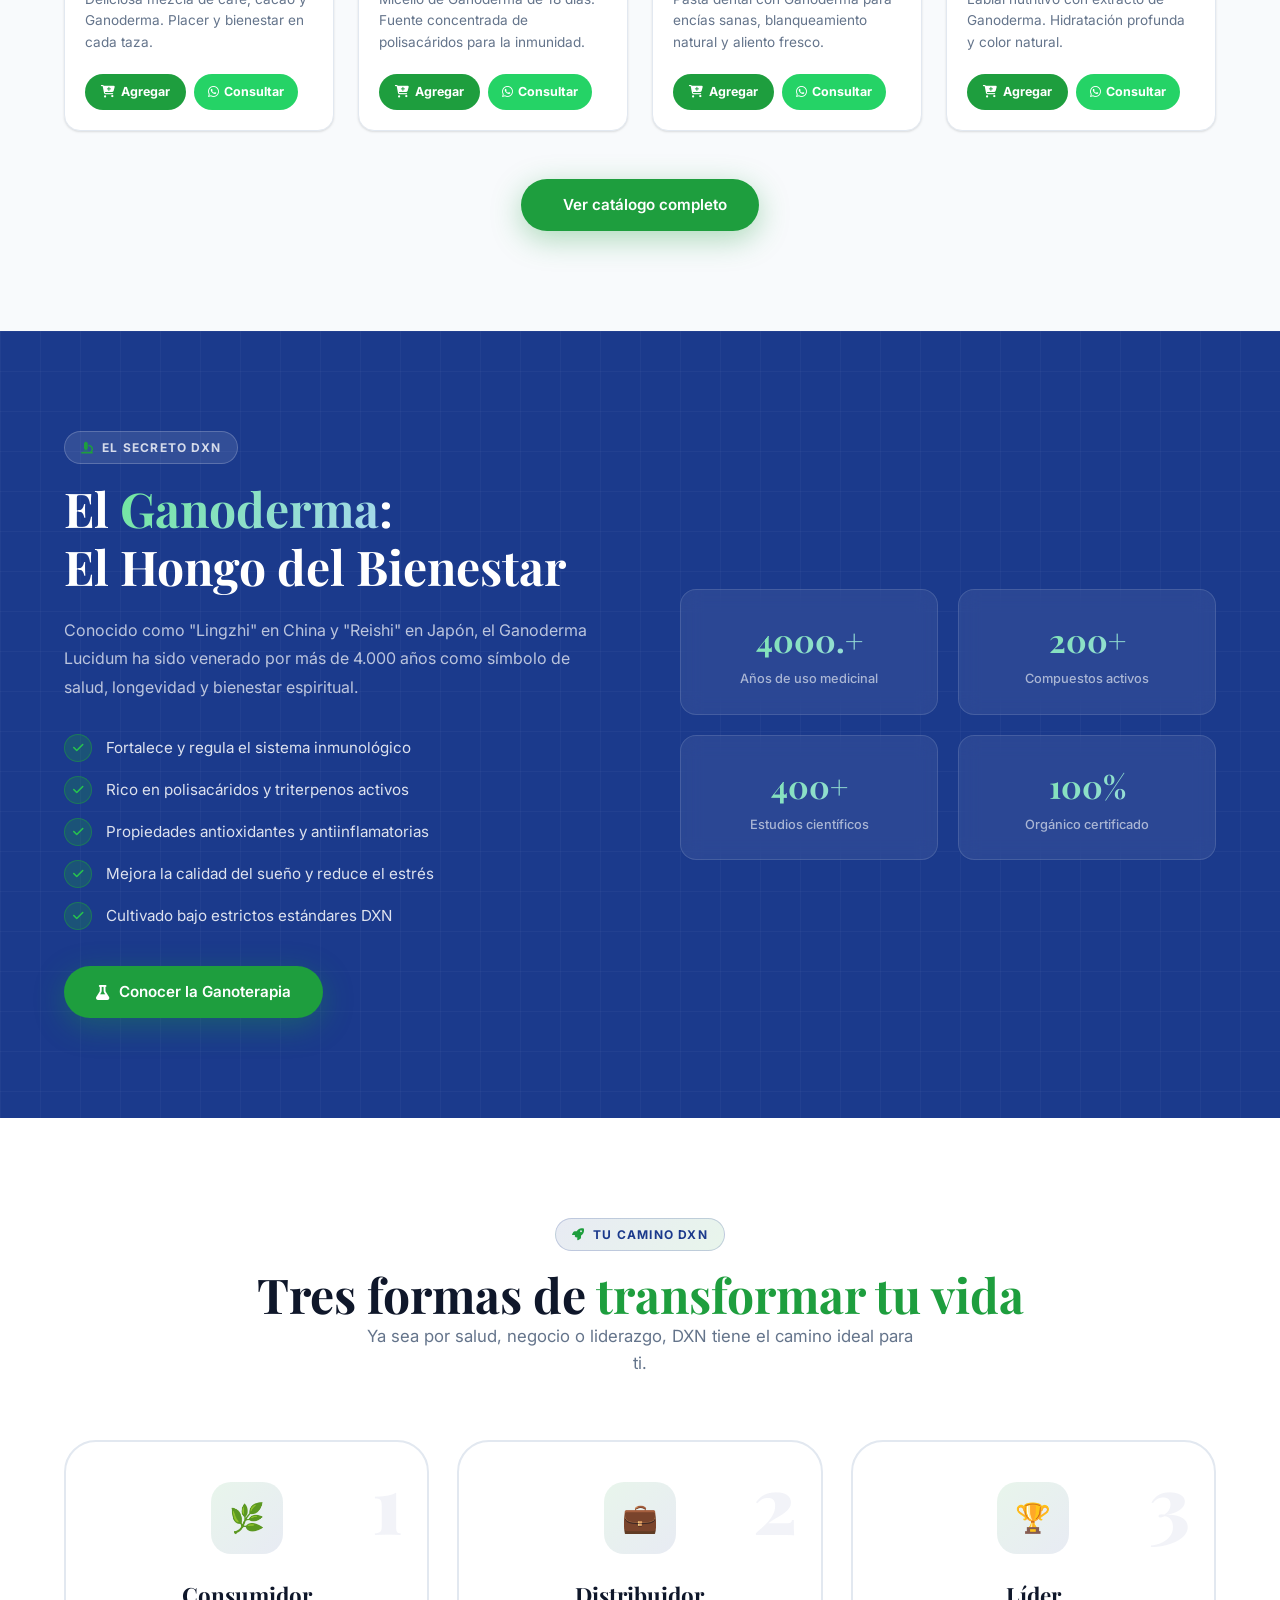
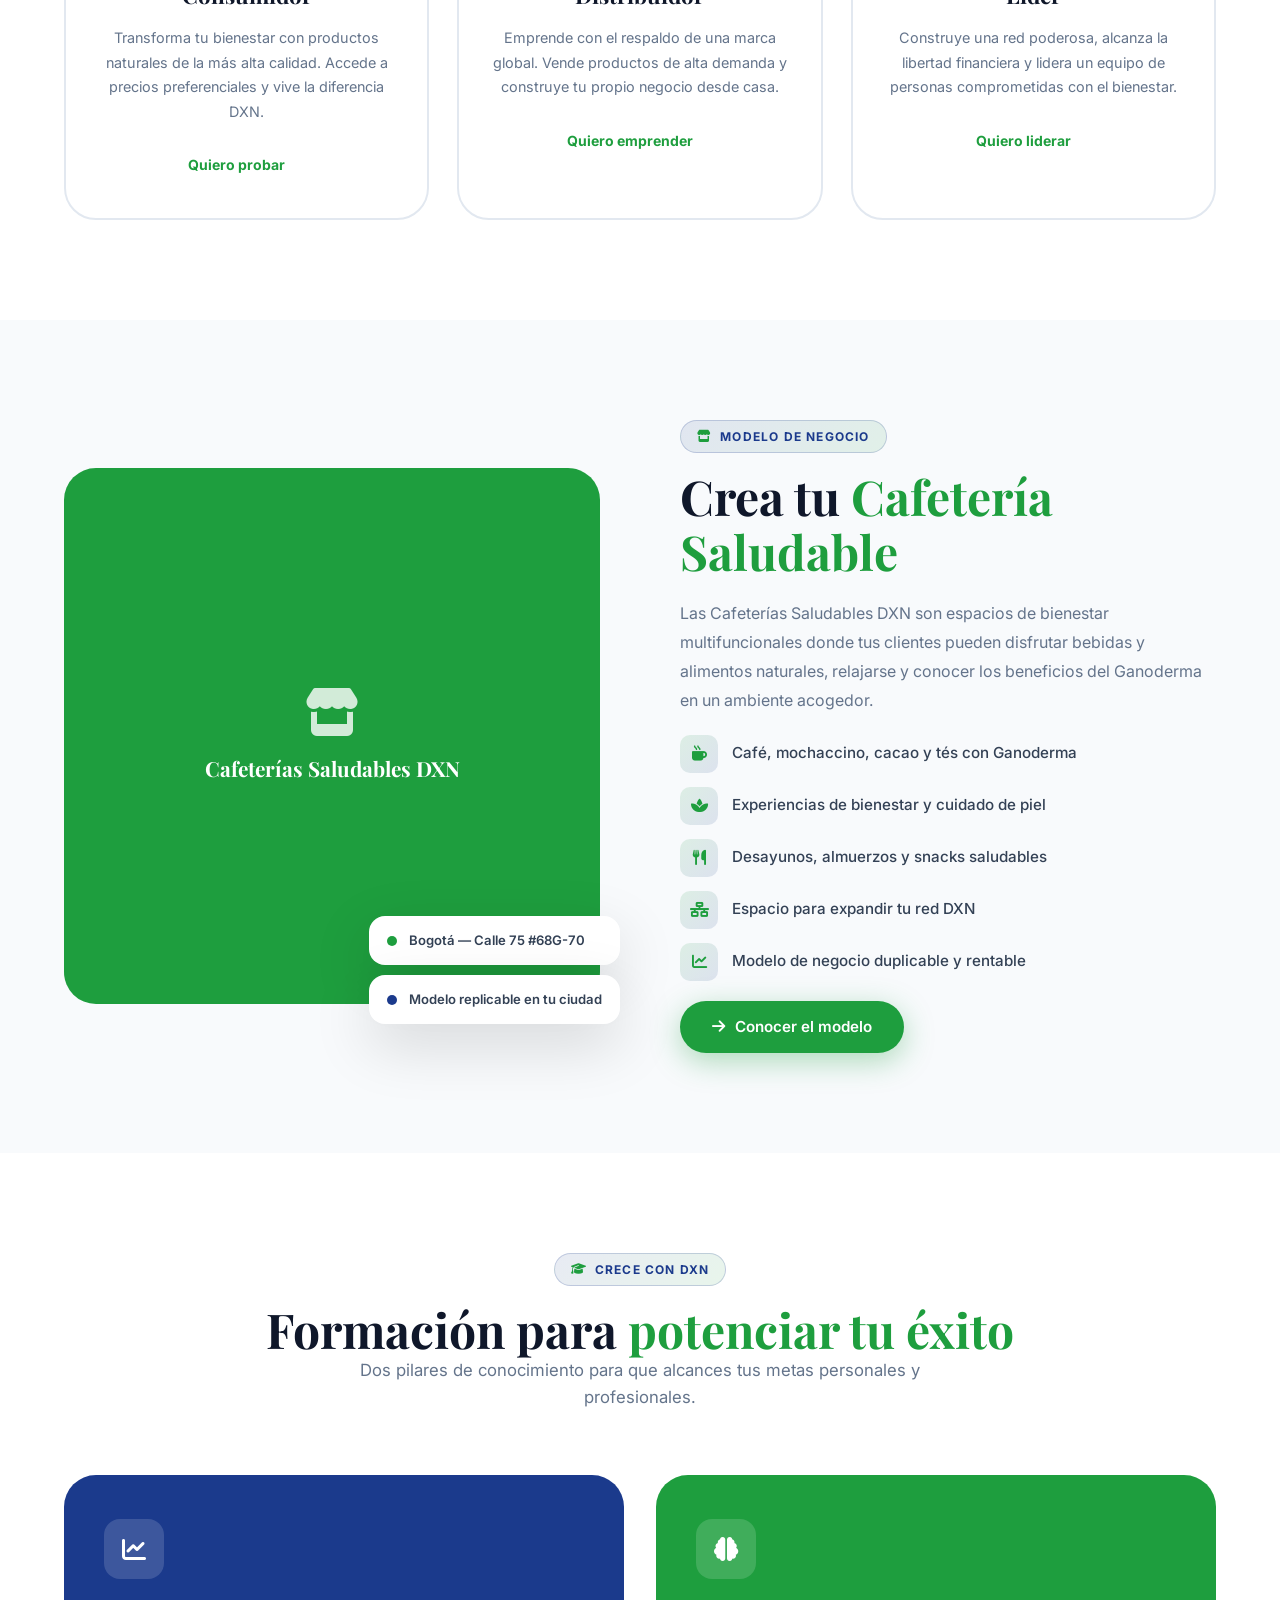
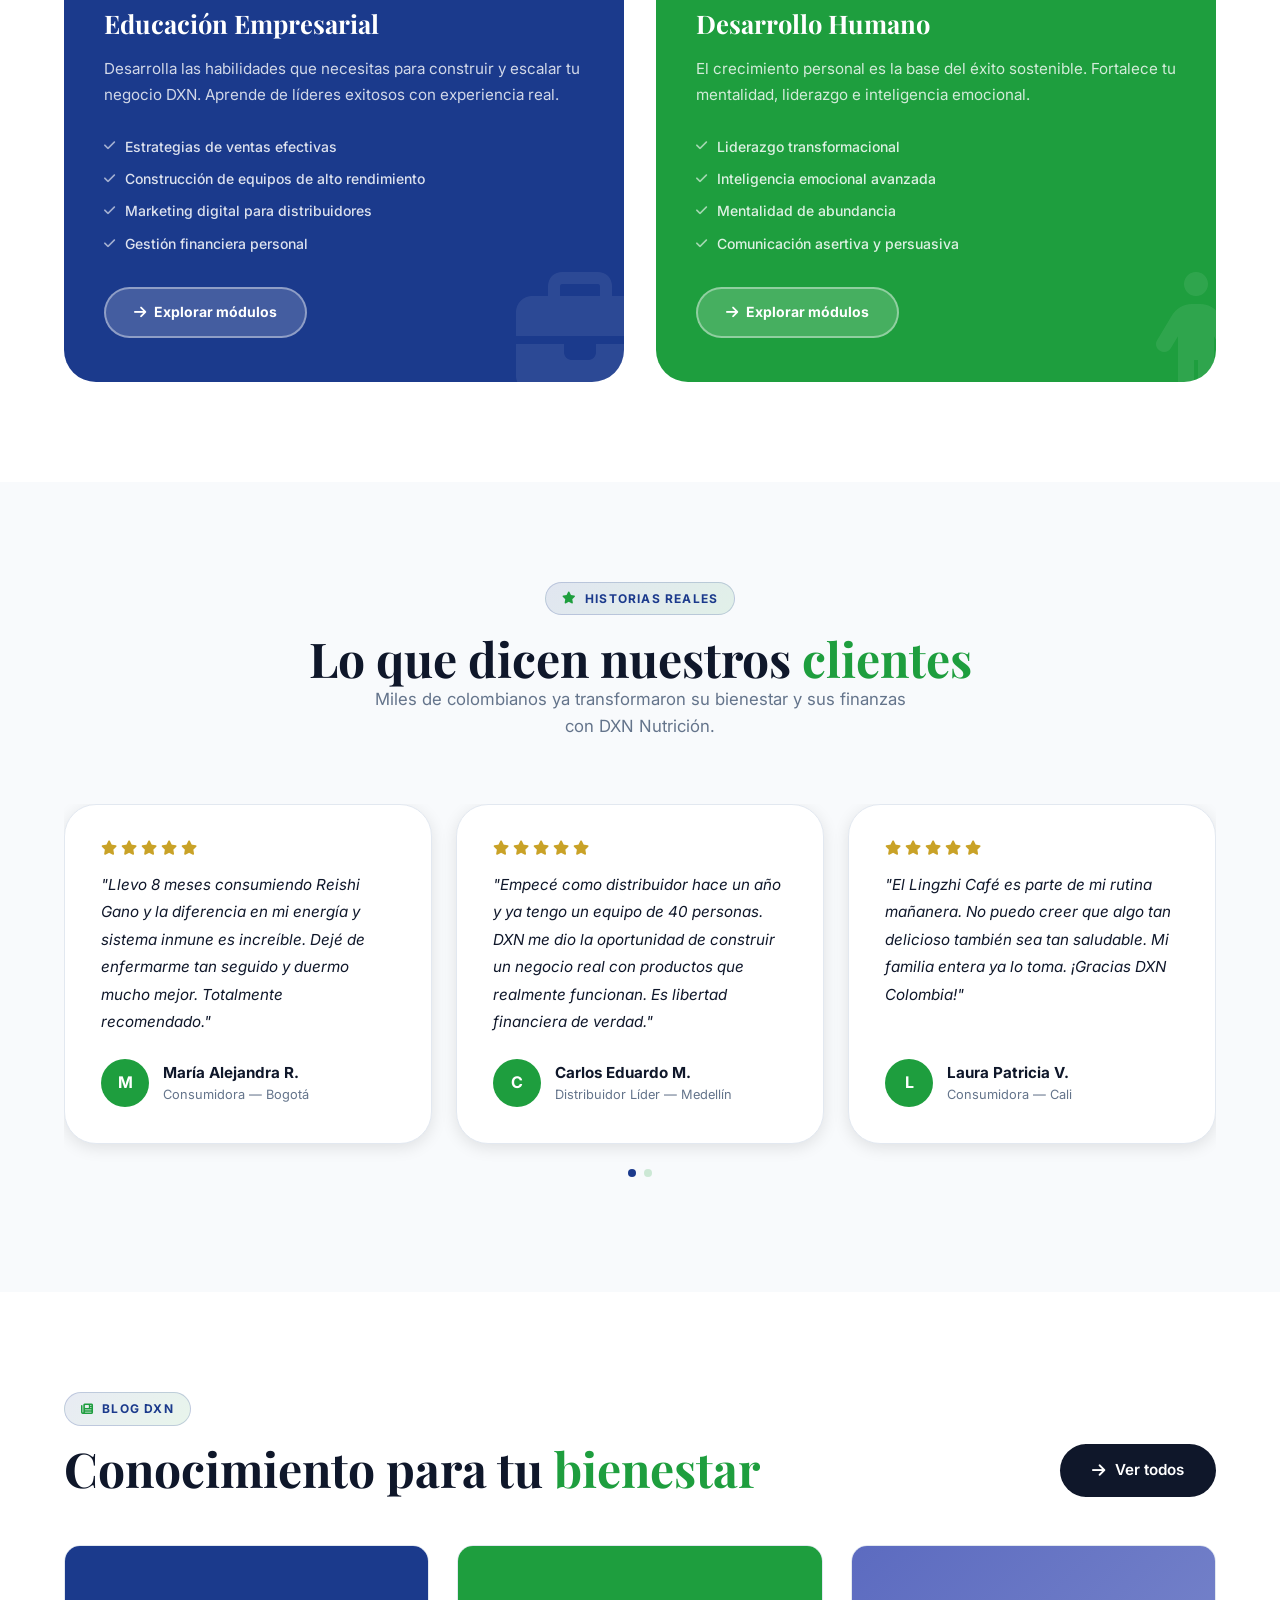
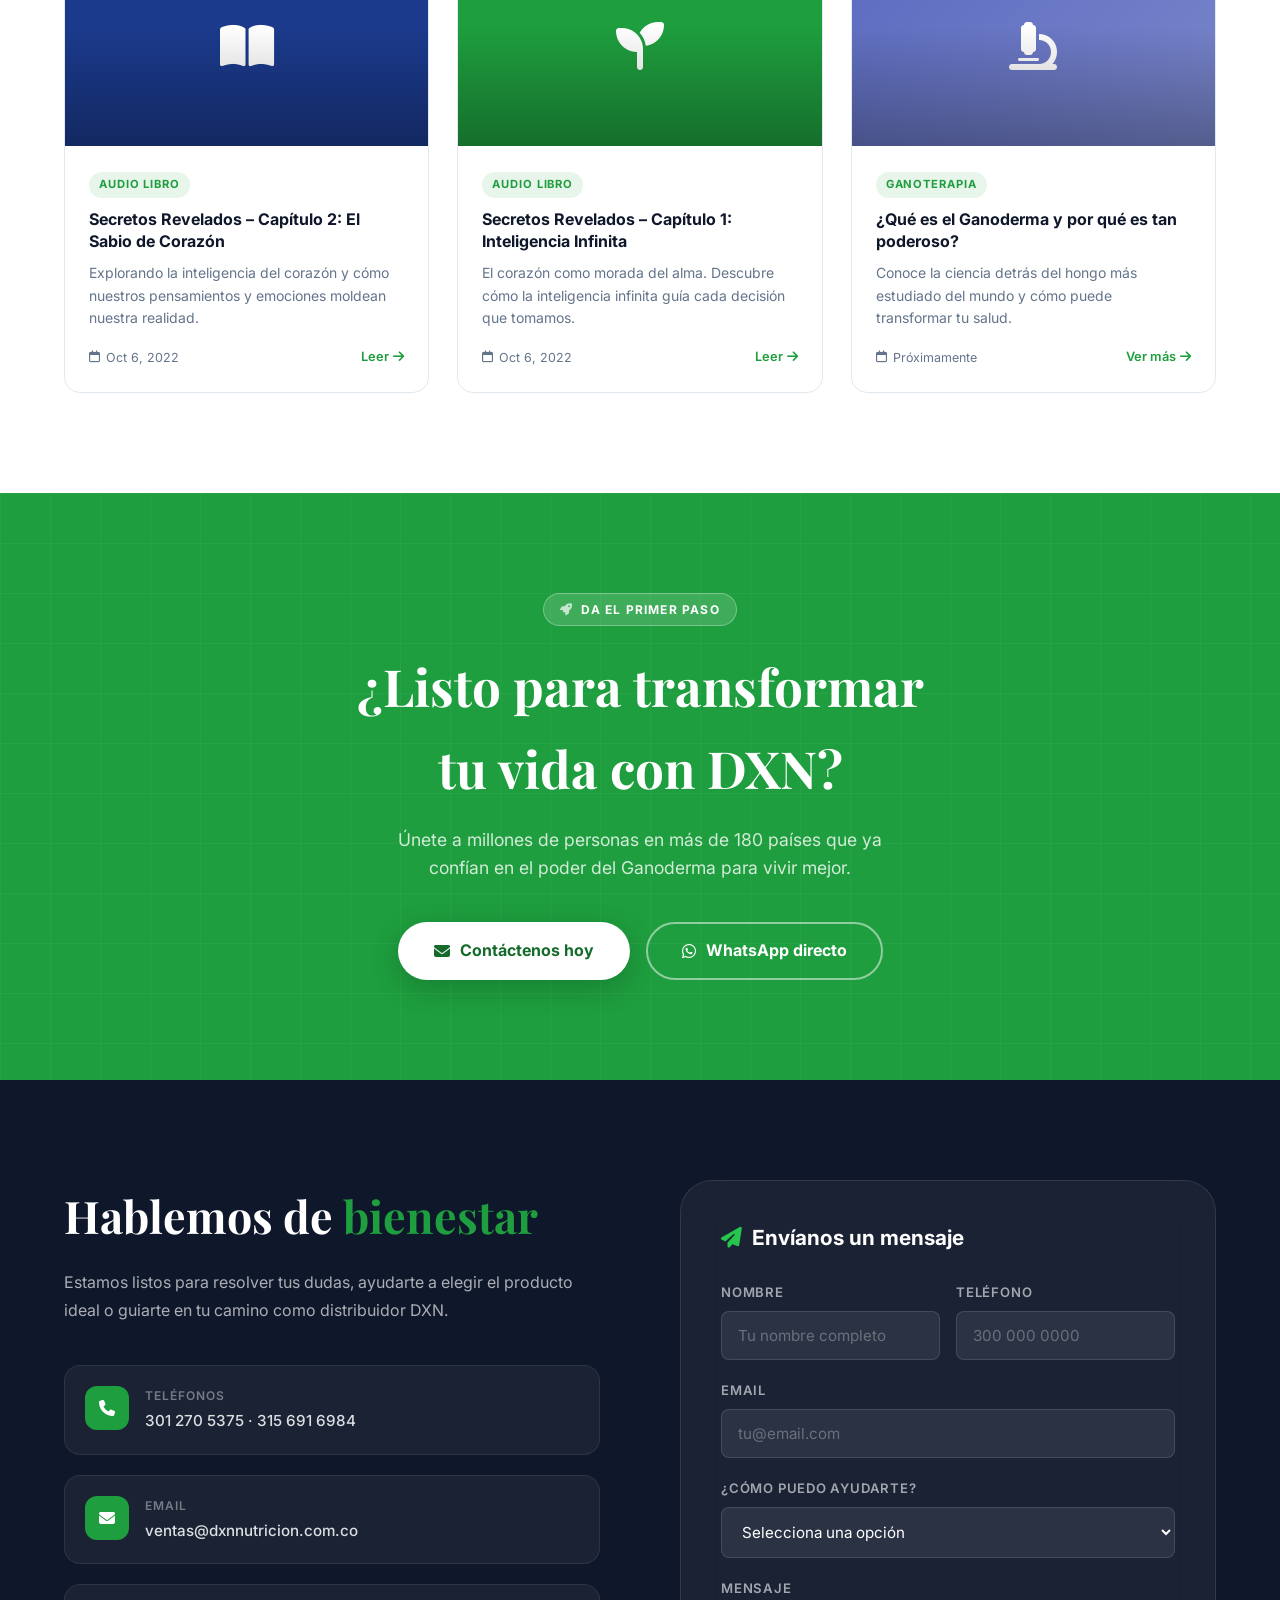
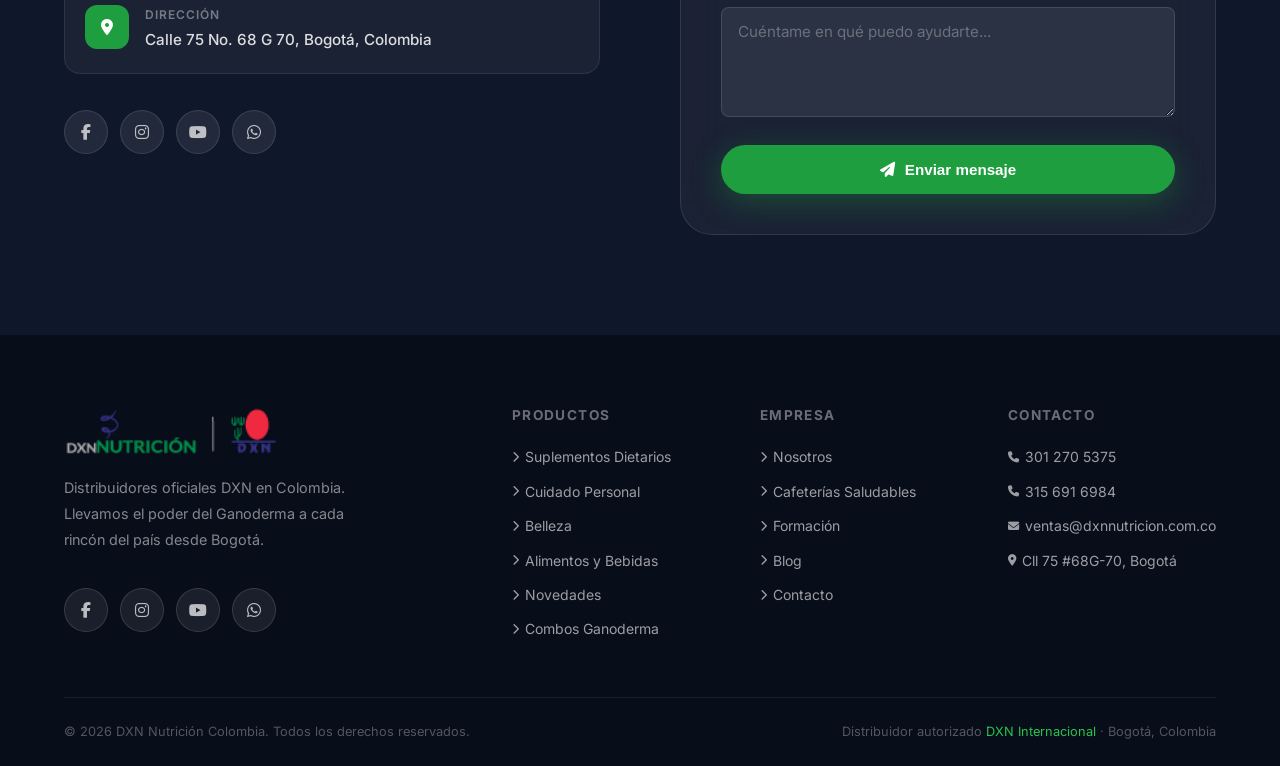
==== commit e07d8be2: "Navbar estatico + carrito en navbar + doble boton productos + WS 3223153360" ====
--- a/index.html
+++ b/index.html
@@ -483,11 +483,11 @@
     #promo-ticker:hover .ticker-track { animation-play-state: paused; }
 
     /* ===== HERO SLIDER ===== */
-    #hero { padding: 0; min-height: unset; background: none; }
+    #hero { padding: 0; min-height: unset; background: none; margin-top: 64px; }
     .hero-swiper { width: 100%; }
     .hero-slide {
       width: 100%;
-      min-height: 92vh;
+      min-height: 88vh;
       background-size: cover;
       background-position: center top;
       background-repeat: no-repeat;
@@ -1231,6 +1231,7 @@
 
       <div class="nav-cta">
         <a href="tel:3012705375" class="phone"><i class="fa-solid fa-phone"></i> 301 270 5375</a>
+        <button class="nav-cart-btn" onclick="toggleCart()" title="Mi pedido DXN"><i class="fa-solid fa-cart-shopping"></i><span class="nav-cart-count" id="nav-cart-count"></span></button>
         <a href="contacto.html" class="btn btn-primary" style="padding:10px 22px;font-size:.875rem">Únete ahora</a>
       </div>
 
@@ -1404,10 +1405,7 @@
           <div class="product-category">Suplemento Dietario</div>
           <div class="product-name">Reishi Gano DXN</div>
           <div class="product-desc">Cápsulas de Ganoderma Lucidum puro. El suplemento estrella para sistema inmune y vitalidad.</div>
-          <div class="product-footer">
-            <a href="productos.html#reishi" class="product-link">Ver detalle <i class="fa-solid fa-arrow-right"></i></a>
-            <div class="product-icon-btn"><i class="fa-solid fa-plus"></i></div>
-          </div>
+          <div class="product-footer-double"><button class="add-to-cart-btn" onclick=""><i class="fa-solid fa-cart-plus"></i> Agregar</button><a href="https://wa.me/573223153360" target="_blank" class="product-wa-btn"><i class="fa-brands fa-whatsapp"></i> Consultar</a></div>
         </div>
       </div>
 
@@ -1419,10 +1417,7 @@
           <div class="product-category">Suplemento Dietario</div>
           <div class="product-name">Spirulina DXN</div>
           <div class="product-desc">Alga verde-azul rica en proteínas, vitaminas y minerales esenciales para el organismo.</div>
-          <div class="product-footer">
-            <a href="productos.html#spirulina" class="product-link">Ver detalle <i class="fa-solid fa-arrow-right"></i></a>
-            <div class="product-icon-btn"><i class="fa-solid fa-plus"></i></div>
-          </div>
+          <div class="product-footer-double"><button class="add-to-cart-btn" onclick=""><i class="fa-solid fa-cart-plus"></i> Agregar</button><a href="https://wa.me/573223153360" target="_blank" class="product-wa-btn"><i class="fa-brands fa-whatsapp"></i> Consultar</a></div>
         </div>
       </div>
 
@@ -1435,10 +1430,7 @@
           <div class="product-category">Alimentos y Bebidas</div>
           <div class="product-name">Lingzhi Café Negro DXN</div>
           <div class="product-desc">El café que cuida tu salud. Mezcla única de café arábica con extracto de Ganoderma.</div>
-          <div class="product-footer">
-            <a href="productos.html#cafe" class="product-link">Ver detalle <i class="fa-solid fa-arrow-right"></i></a>
-            <div class="product-icon-btn"><i class="fa-solid fa-plus"></i></div>
-          </div>
+          <div class="product-footer-double"><button class="add-to-cart-btn" onclick=""><i class="fa-solid fa-cart-plus"></i> Agregar</button><a href="https://wa.me/573223153360" target="_blank" class="product-wa-btn"><i class="fa-brands fa-whatsapp"></i> Consultar</a></div>
         </div>
       </div>
 
@@ -1450,10 +1442,7 @@
           <div class="product-category">Cuidado Personal</div>
           <div class="product-name">Ganozhi Jabón DXN</div>
           <div class="product-desc">Jabón natural con Ganoderma para una limpieza profunda y suave. Ideal para todo tipo de piel.</div>
-          <div class="product-footer">
-            <a href="productos.html#cuidado" class="product-link">Ver detalle <i class="fa-solid fa-arrow-right"></i></a>
-            <div class="product-icon-btn"><i class="fa-solid fa-plus"></i></div>
-          </div>
+          <div class="product-footer-double"><button class="add-to-cart-btn" onclick=""><i class="fa-solid fa-cart-plus"></i> Agregar</button><a href="https://wa.me/573223153360" target="_blank" class="product-wa-btn"><i class="fa-brands fa-whatsapp"></i> Consultar</a></div>
         </div>
       </div>
 
@@ -1465,10 +1454,7 @@
           <div class="product-category">Alimentos y Bebidas</div>
           <div class="product-name">Zhi Mocha DXN</div>
           <div class="product-desc">Deliciosa mezcla de café, cacao y Ganoderma. Placer y bienestar en cada taza.</div>
-          <div class="product-footer">
-            <a href="productos.html#mocha" class="product-link">Ver detalle <i class="fa-solid fa-arrow-right"></i></a>
-            <div class="product-icon-btn"><i class="fa-solid fa-plus"></i></div>
-          </div>
+          <div class="product-footer-double"><button class="add-to-cart-btn" onclick=""><i class="fa-solid fa-cart-plus"></i> Agregar</button><a href="https://wa.me/573223153360" target="_blank" class="product-wa-btn"><i class="fa-brands fa-whatsapp"></i> Consultar</a></div>
         </div>
       </div>
 
@@ -1480,10 +1466,7 @@
           <div class="product-category">Suplemento Dietario</div>
           <div class="product-name">Ganocelium DXN</div>
           <div class="product-desc">Micelio de Ganoderma de 18 días. Fuente concentrada de polisacáridos para la inmunidad.</div>
-          <div class="product-footer">
-            <a href="productos.html#ganocelium" class="product-link">Ver detalle <i class="fa-solid fa-arrow-right"></i></a>
-            <div class="product-icon-btn"><i class="fa-solid fa-plus"></i></div>
-          </div>
+          <div class="product-footer-double"><button class="add-to-cart-btn" onclick=""><i class="fa-solid fa-cart-plus"></i> Agregar</button><a href="https://wa.me/573223153360" target="_blank" class="product-wa-btn"><i class="fa-brands fa-whatsapp"></i> Consultar</a></div>
         </div>
       </div>
 
@@ -1495,10 +1478,7 @@
           <div class="product-category">Cuidado Personal</div>
           <div class="product-name">Ganozhi Pasta Dental</div>
           <div class="product-desc">Pasta dental con Ganoderma para encías sanas, blanqueamiento natural y aliento fresco.</div>
-          <div class="product-footer">
-            <a href="productos.html#pasta" class="product-link">Ver detalle <i class="fa-solid fa-arrow-right"></i></a>
-            <div class="product-icon-btn"><i class="fa-solid fa-plus"></i></div>
-          </div>
+          <div class="product-footer-double"><button class="add-to-cart-btn" onclick=""><i class="fa-solid fa-cart-plus"></i> Agregar</button><a href="https://wa.me/573223153360" target="_blank" class="product-wa-btn"><i class="fa-brands fa-whatsapp"></i> Consultar</a></div>
         </div>
       </div>
 
@@ -1511,10 +1491,7 @@
           <div class="product-category">Belleza</div>
           <div class="product-name">Ganozhi Labial DXN</div>
           <div class="product-desc">Labial nutritivo con extracto de Ganoderma. Hidratación profunda y color natural.</div>
-          <div class="product-footer">
-            <a href="productos.html#labial" class="product-link">Ver detalle <i class="fa-solid fa-arrow-right"></i></a>
-            <div class="product-icon-btn"><i class="fa-solid fa-plus"></i></div>
-          </div>
+          <div class="product-footer-double"><button class="add-to-cart-btn" onclick=""><i class="fa-solid fa-cart-plus"></i> Agregar</button><a href="https://wa.me/573223153360" target="_blank" class="product-wa-btn"><i class="fa-brands fa-whatsapp"></i> Consultar</a></div>
         </div>
       </div>
 
--- a/assets/css/cart.css
+++ b/assets/css/cart.css
@@ -156,6 +156,11 @@
 }
 .cart-clear-btn:hover { color: #EF4444; }
 
+/* Doble botón en tarjetas */
+.product-footer-double { display:flex; gap:8px; padding-top:4px; }
+.product-wa-btn { display:inline-flex; align-items:center; gap:5px; padding:8px 14px; background:#25D366; color:white; border-radius:100px; font-size:.78rem; font-weight:700; text-decoration:none; transition:all .2s; white-space:nowrap; }
+.product-wa-btn:hover { background:#128C7E; transform:scale(1.03); }
+
 /* Botón "Agregar" en productos */
 .add-to-cart-btn {
   display: inline-flex; align-items: center; gap: 6px;
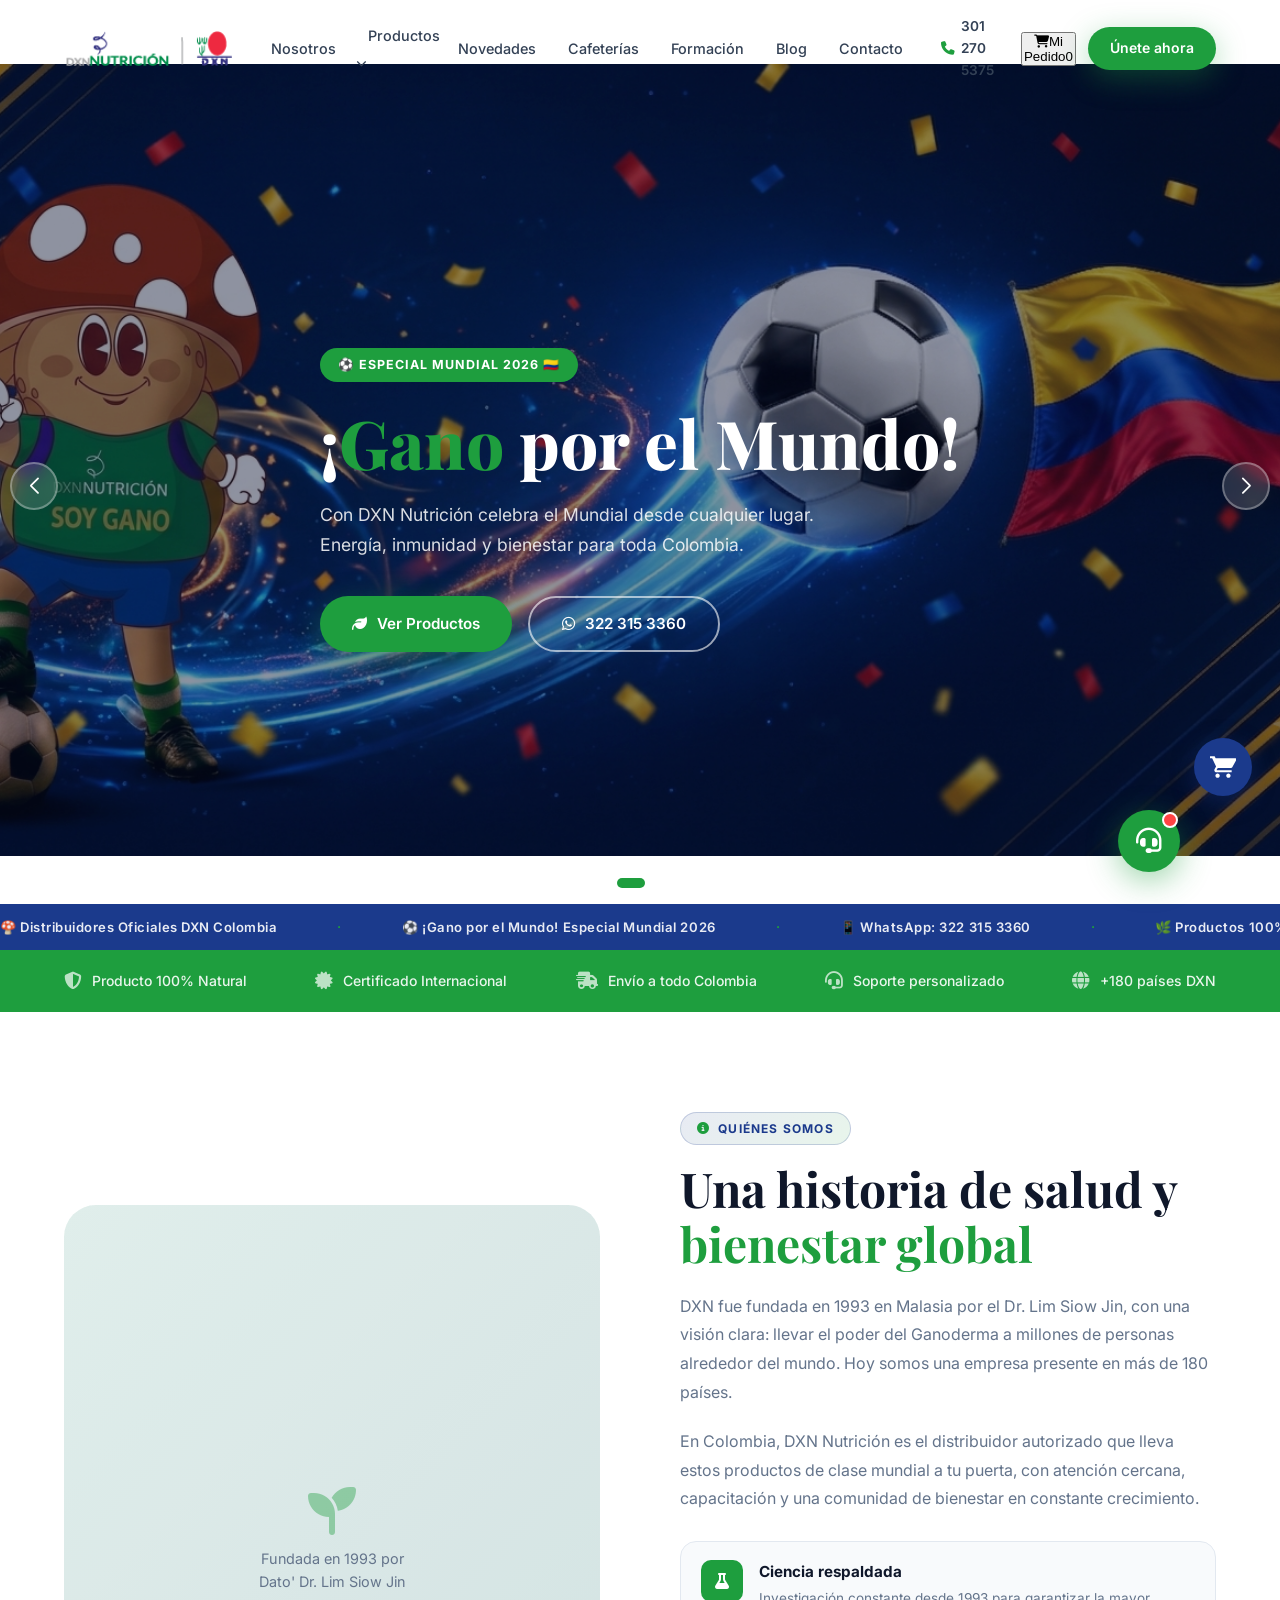
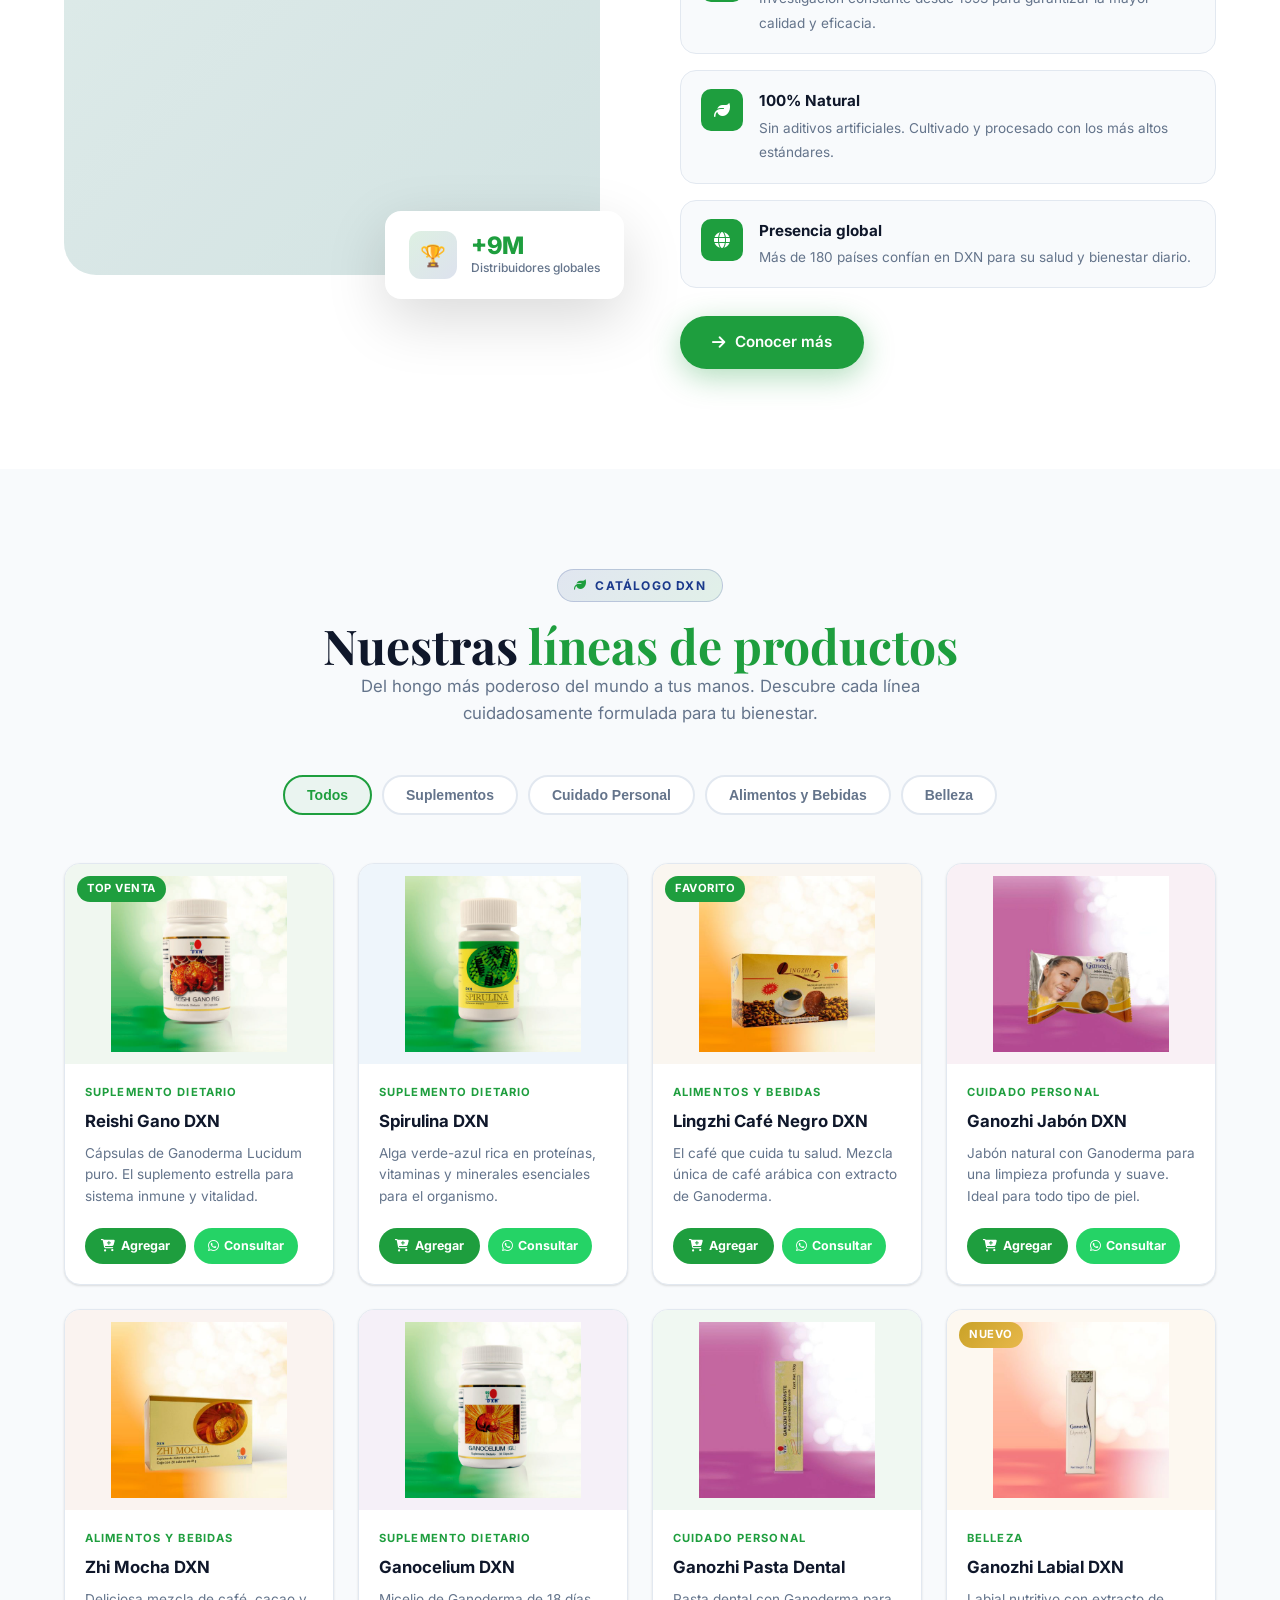
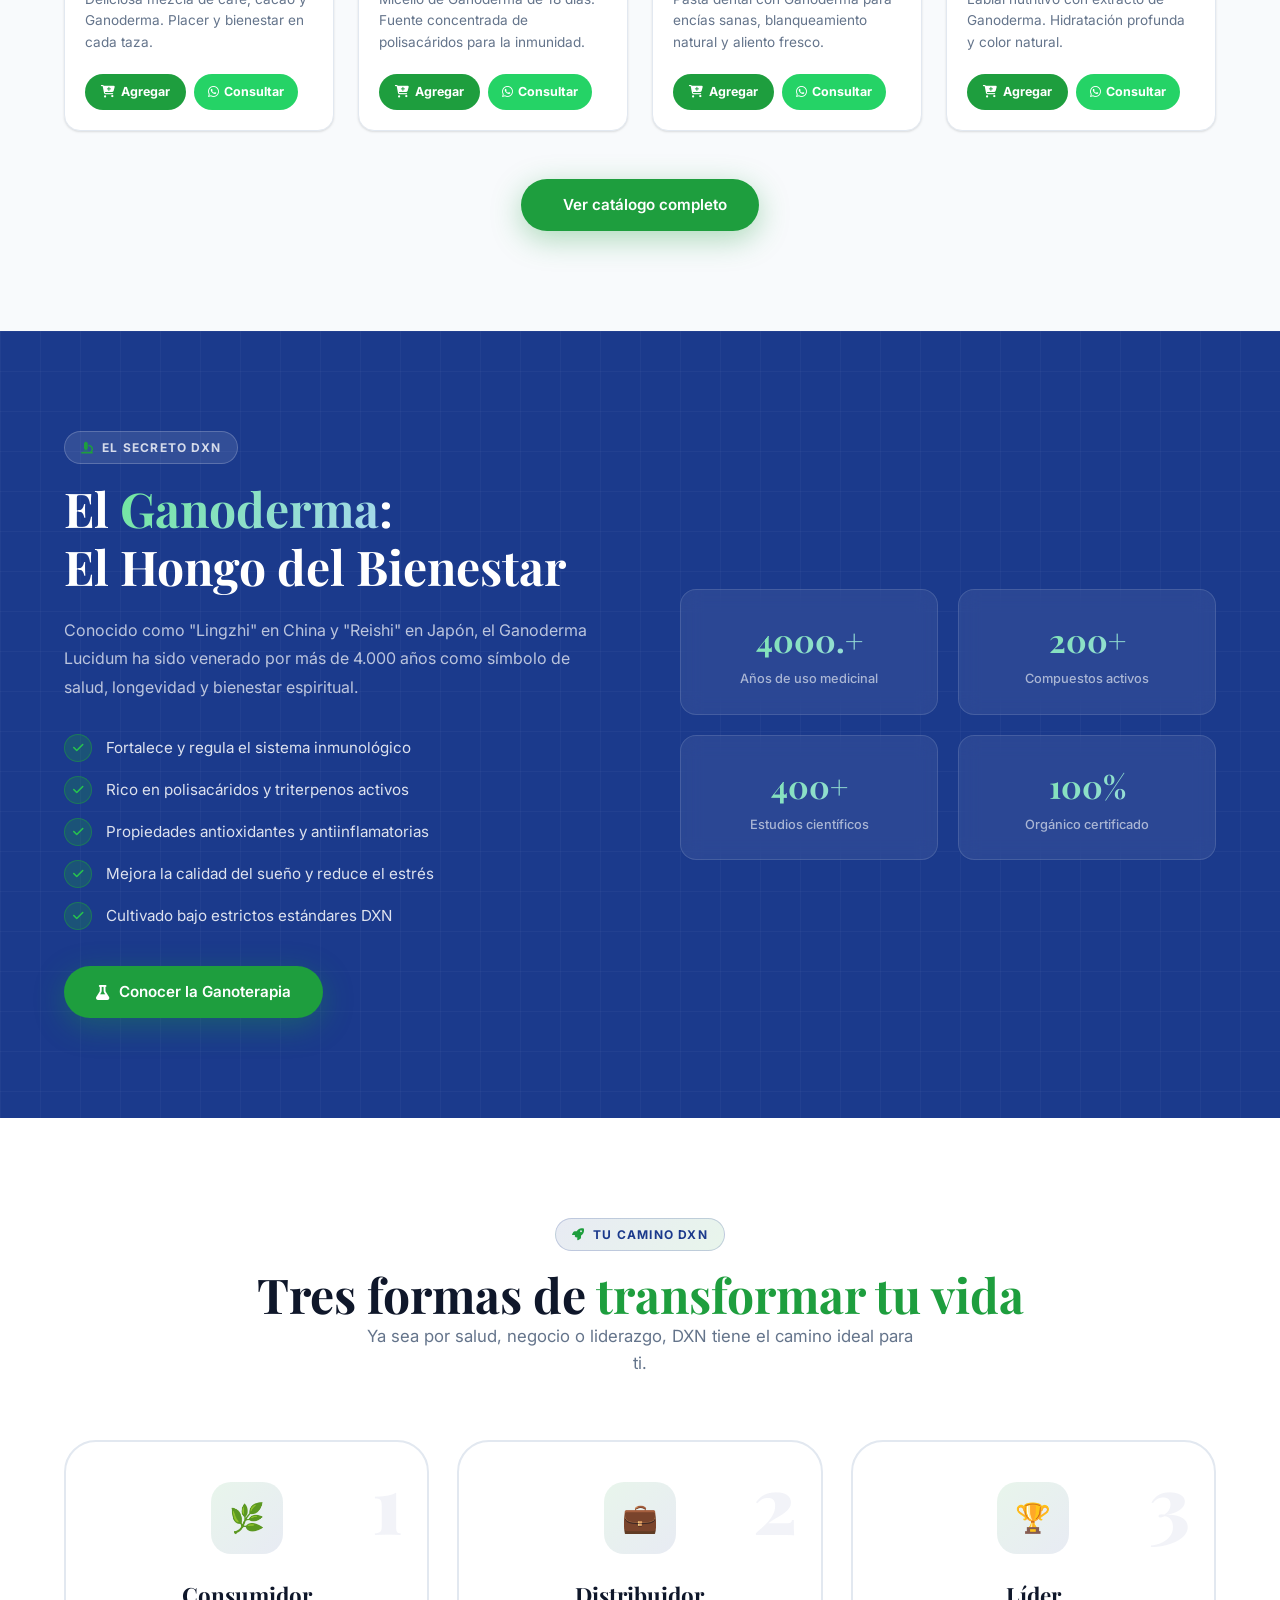
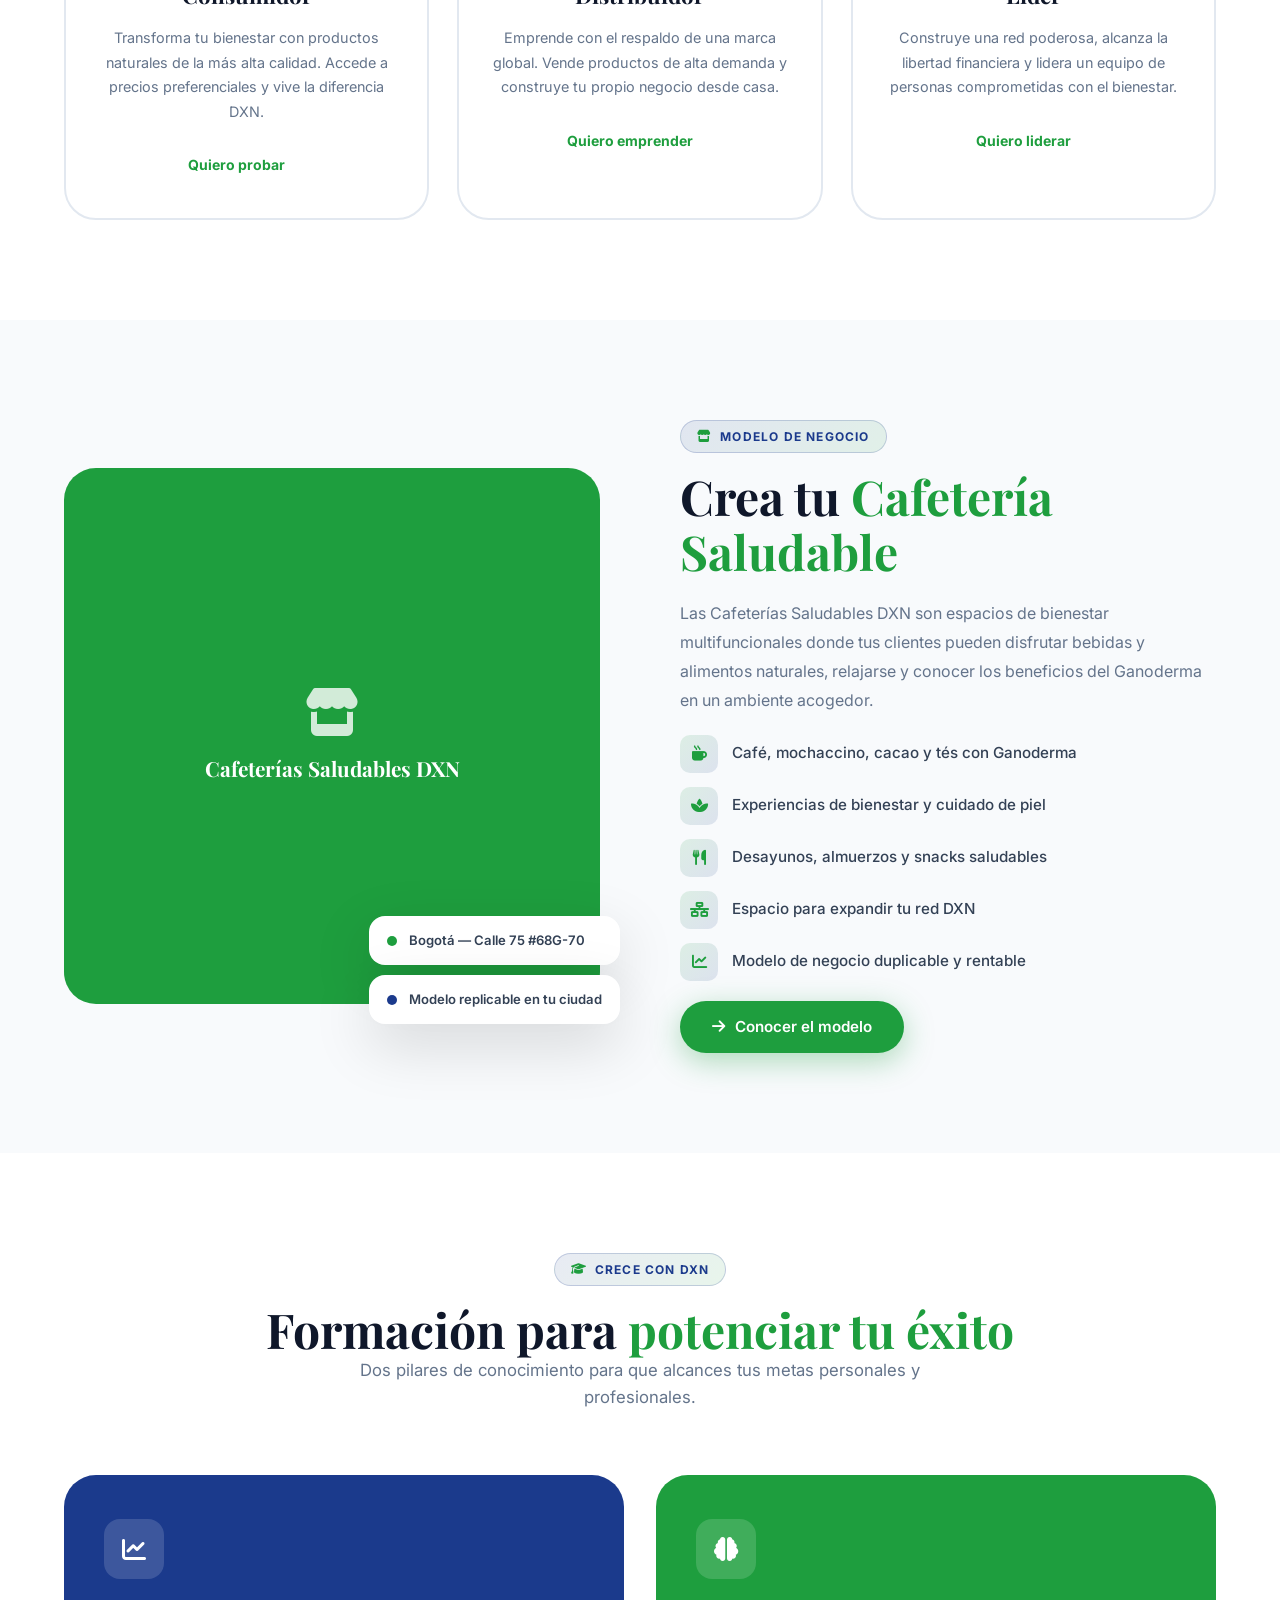
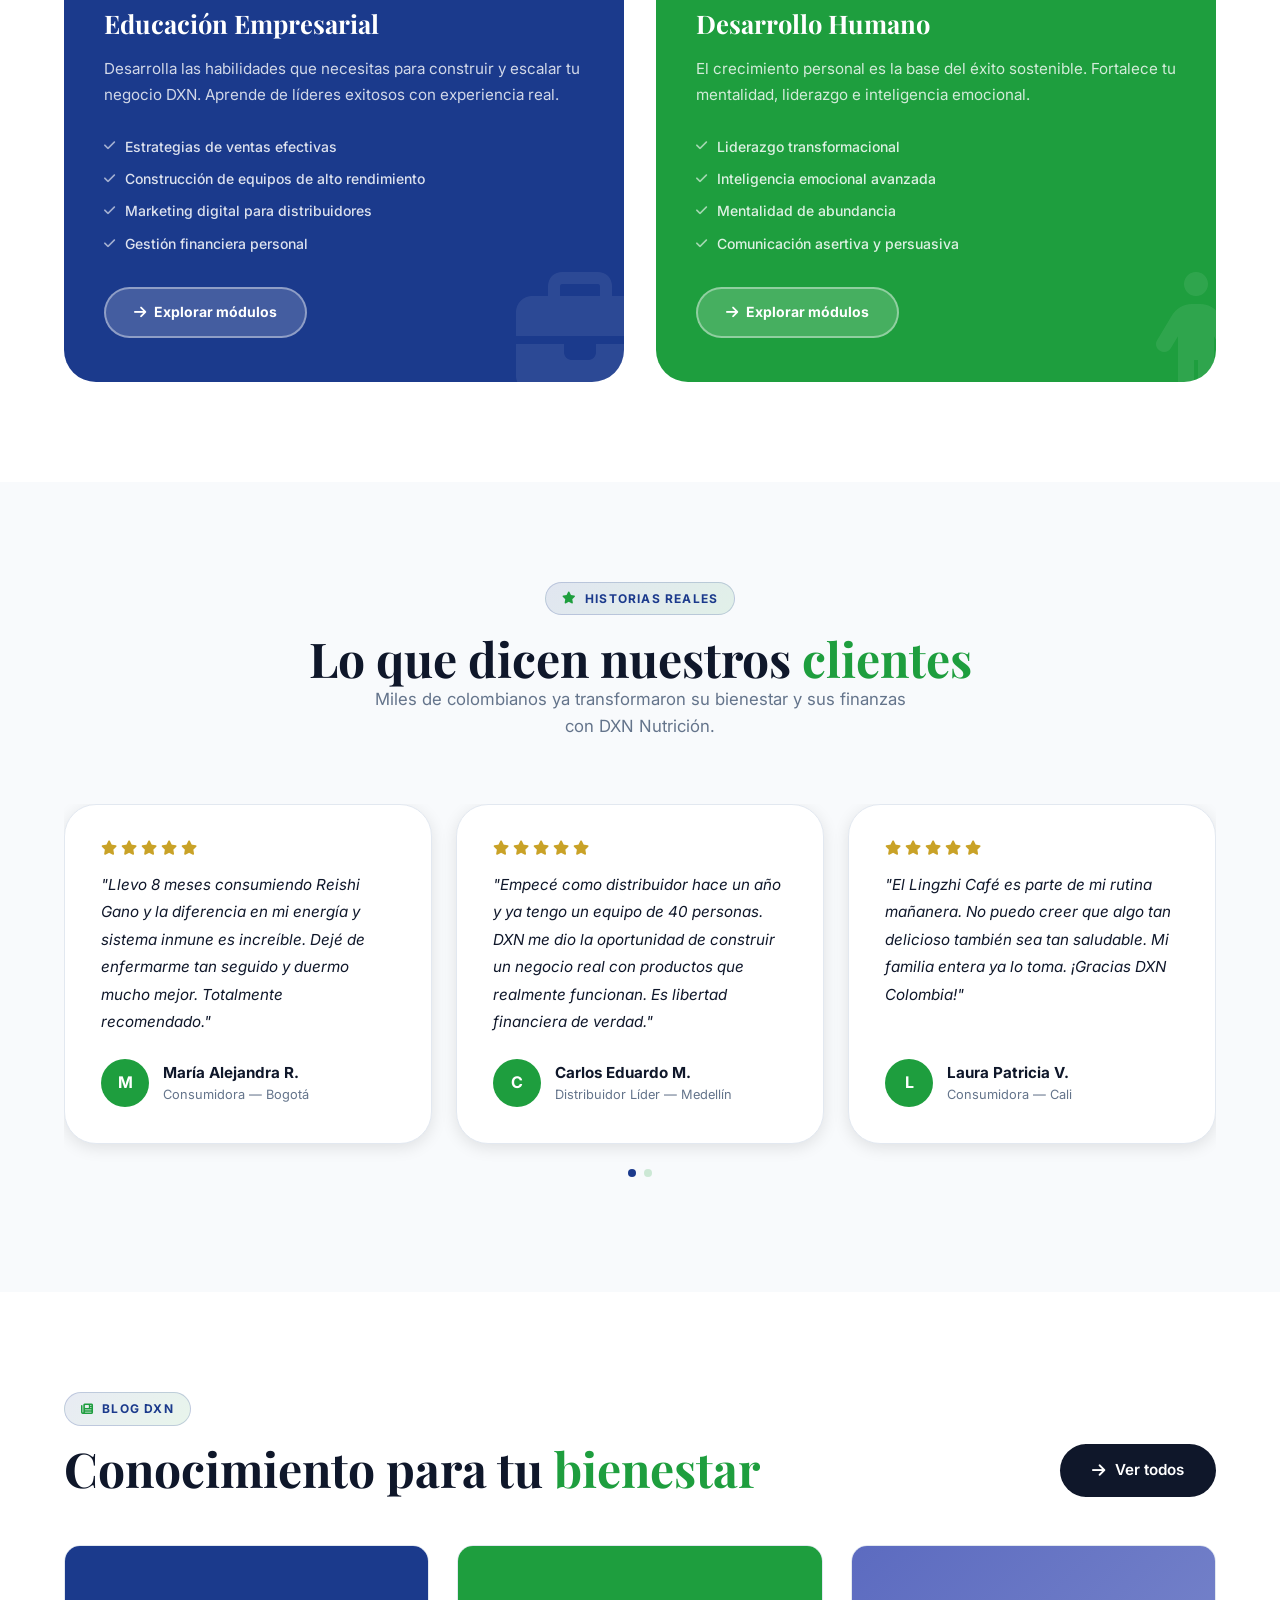
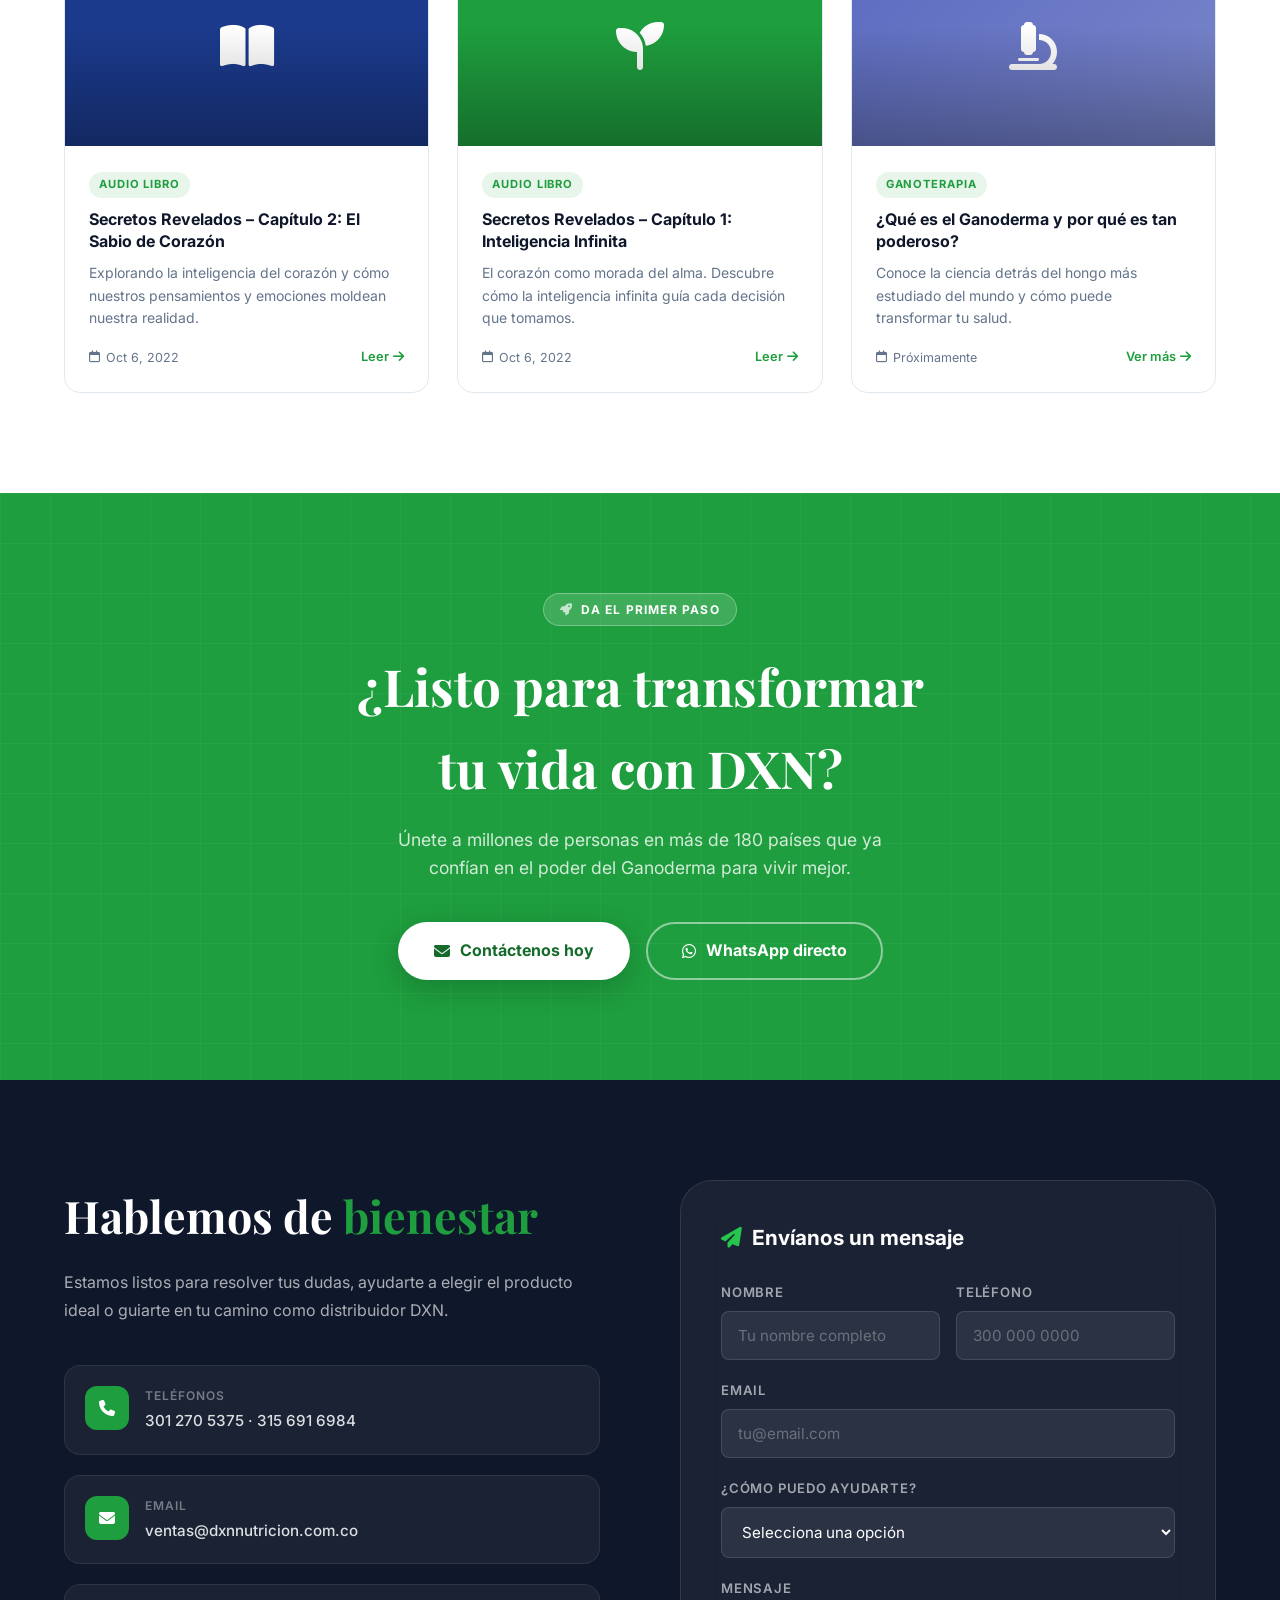
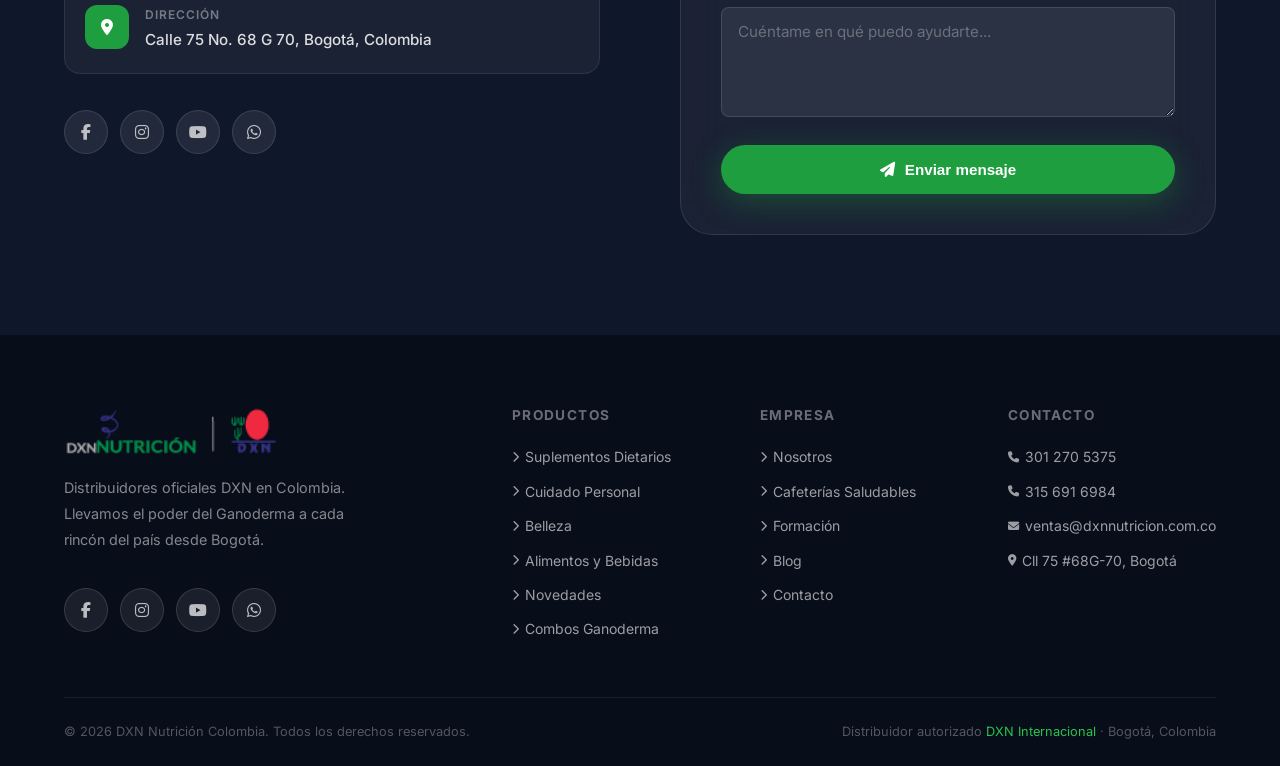
==== commit 7b6a424f: "Ticker abajo slider, Gano+balon, navbar blanco limpio, WS 3223153360" ====
--- a/index.html
+++ b/index.html
@@ -1231,7 +1231,7 @@
 
       <div class="nav-cta">
         <a href="tel:3012705375" class="phone"><i class="fa-solid fa-phone"></i> 301 270 5375</a>
-        <button class="nav-cart-btn" onclick="toggleCart()" title="Mi pedido DXN"><i class="fa-solid fa-cart-shopping"></i><span class="nav-cart-count" id="nav-cart-count"></span></button>
+        <button class="nav-cart-btn" onclick="toggleCart()" title="Mi pedido DXN"><i class="fa-solid fa-cart-shopping"></i><span class="cart-label">Mi Pedido</span><span class="nav-cart-count" id="nav-cart-count"></span></button>
         <a href="contacto.html" class="btn btn-primary" style="padding:10px 22px;font-size:.875rem">Únete ahora</a>
       </div>
 
@@ -1242,69 +1242,69 @@
   </div>
 </header>
 
-<!-- ===== TICKER ===== -->
+<!-- ===== HERO SLIDER ===== -->
+<section id="hero">
+  <div class="swiper hero-swiper">
+    <div class="swiper-wrapper">
+
+      <!-- Slide 1: Gano + Balón -->
+      <div class="swiper-slide">
+        <div class="hero-slide" style="background-image:url('assets/img/slider-gano.png');background-position:center center;">
+          <div class="hero-slide-overlay" style="background:rgba(5,15,45,.45)"></div>
+          <div class="hero-slide-content" data-aos="fade-up">
+            <span class="hero-slide-tag">⚽ Especial Mundial 2026 🇨🇴</span>
+            <h1>¡<span>Gano</span> por el Mundo!</h1>
+            <p>Con DXN Nutrición celebra el Mundial desde cualquier lugar. Energía, inmunidad y bienestar para toda Colombia.</p>
+            <div class="hero-slide-btns">
+              <a href="productos.html" class="btn btn-primary"><i class="fa-solid fa-leaf"></i> Ver Productos</a>
+              <a href="https://wa.me/573223153360" target="_blank" class="btn btn-outline-white"><i class="fa-brands fa-whatsapp"></i> 322 315 3360</a>
+            </div>
+          </div>
+        </div>
+      </div>
+
+      <!-- Slide 2: Gano Productos -->
+      <div class="swiper-slide">
+        <div class="hero-slide" style="background-image:url('assets/img/slider-2.png');background-position:center center;">
+          <div class="hero-slide-overlay" style="background:rgba(5,15,45,.5)"></div>
+          <div class="hero-slide-content" data-aos="fade-up">
+            <span class="hero-slide-tag">🍄 Productos Ganoderma DXN</span>
+            <h1>Salud Natural con<br><span>Ganoderma</span></h1>
+            <p>Spirulina, Reishi Gano, Ganocelium y más. Productos 100% naturales certificados para tu bienestar y el de tu familia.</p>
+            <div class="hero-slide-btns">
+              <a href="productos.html" class="btn btn-primary"><i class="fa-solid fa-bag-shopping"></i> Hacer pedido</a>
+              <a href="https://wa.me/573223153360" target="_blank" class="btn btn-outline-white"><i class="fa-brands fa-whatsapp"></i> 322 315 3360</a>
+            </div>
+          </div>
+        </div>
+      </div>
+
+    </div>
+    <div class="swiper-button-next hero-next"></div>
+    <div class="swiper-button-prev hero-prev"></div>
+    <div class="swiper-pagination hero-pagination"></div>
+  </div>
+</section>
+
+<!-- ===== TICKER — debajo del slider ===== -->
 <div id="promo-ticker">
   <div class="ticker-track">
     <span>🍄 Distribuidores Oficiales DXN Colombia</span>
     <span>⚽ ¡Gano por el Mundo! Especial Mundial 2026</span>
-    <span>🛵 Envío a todo Colombia</span>
+    <span>📱 WhatsApp: 322 315 3360</span>
     <span>🌿 Productos 100% Naturales y Certificados</span>
     <span>🏆 +9 Millones de distribuidores en +180 países</span>
+    <span>🛵 Envío a todo Colombia</span>
     <span>☕ Lingzhi Café · Reishi Gano · Spirulina DXN</span>
     <span>🍄 Distribuidores Oficiales DXN Colombia</span>
     <span>⚽ ¡Gano por el Mundo! Especial Mundial 2026</span>
-    <span>🛵 Envío a todo Colombia</span>
+    <span>📱 WhatsApp: 322 315 3360</span>
     <span>🌿 Productos 100% Naturales y Certificados</span>
     <span>🏆 +9 Millones de distribuidores en +180 países</span>
+    <span>🛵 Envío a todo Colombia</span>
     <span>☕ Lingzhi Café · Reishi Gano · Spirulina DXN</span>
   </div>
 </div>
-
-<!-- ===== HERO SLIDER ===== -->
-<section id="hero">
-  <div class="swiper hero-swiper">
-    <div class="swiper-wrapper">
-
-      <!-- Slide 1: Gano Mundial -->
-      <div class="swiper-slide">
-        <div class="hero-slide" style="background-image:url('assets/img/slider-1.png')">
-          <div class="hero-slide-overlay"></div>
-          <div class="hero-slide-content" data-aos="fade-up">
-            <span class="hero-slide-tag">⚽ Especial Mundial 2026</span>
-            <h1>¡<span>Gano</span> por el Mundo!</h1>
-            <p>Con DXN Nutrición celebra el Mundial desde cualquier lugar. Energía, inmunidad y bienestar para toda Colombia. 🇨🇴</p>
-            <div class="hero-slide-btns">
-              <a href="productos.html" class="btn btn-primary"><i class="fa-solid fa-leaf"></i> Ver Productos</a>
-              <a href="#contacto" class="btn btn-outline-white"><i class="fa-brands fa-whatsapp"></i> Escribir ahora</a>
-            </div>
-          </div>
-        </div>
-      </div>
-
-      <!-- Slide 2: Envío / Delivery -->
-      <div class="swiper-slide">
-        <div class="hero-slide" style="background-image:url('assets/img/slider-2.png')">
-          <div class="hero-slide-overlay" style="background:rgba(10,40,90,.45)"></div>
-          <div class="hero-slide-content" data-aos="fade-up">
-            <span class="hero-slide-tag">🛵 Envío rápido</span>
-            <h1>Tu pedido <span>DXN</span><br>a domicilio</h1>
-            <p>Reishi Gano, Spirulina, Ganocelium y más productos naturales entregados directo en tu puerta en todo Colombia.</p>
-            <div class="hero-slide-btns">
-              <a href="productos.html" class="btn btn-primary"><i class="fa-solid fa-bag-shopping"></i> Hacer pedido</a>
-              <a href="nosotros.html" class="btn btn-outline-white"><i class="fa-solid fa-circle-info"></i> Conocer más</a>
-            </div>
-          </div>
-        </div>
-      </div>
-
-    </div>
-    <!-- Navigation -->
-    <div class="swiper-button-next hero-next"></div>
-    <div class="swiper-button-prev hero-prev"></div>
-    <!-- Pagination -->
-    <div class="swiper-pagination hero-pagination"></div>
-  </div>
-</section>
 
 <!-- ===== TRUST BAR ===== -->
 <div id="trust">
@@ -1832,7 +1832,7 @@
         <a href="contacto.html" class="btn-white-solid">
           <i class="fa-solid fa-envelope"></i> Contáctenos hoy
         </a>
-        <a href="https://wa.me/573012705375" target="_blank" class="btn-white-outline">
+        <a href="https://wa.me/573223153360" target="_blank" class="btn-white-outline">
           <i class="fa-brands fa-whatsapp"></i> WhatsApp directo
         </a>
       </div>
@@ -1874,7 +1874,7 @@
           <a href="#" class="social-link"><i class="fa-brands fa-facebook-f"></i></a>
           <a href="#" class="social-link"><i class="fa-brands fa-instagram"></i></a>
           <a href="#" class="social-link"><i class="fa-brands fa-youtube"></i></a>
-          <a href="https://wa.me/573012705375" target="_blank" class="social-link"><i class="fa-brands fa-whatsapp"></i></a>
+          <a href="https://wa.me/573223153360" target="_blank" class="social-link"><i class="fa-brands fa-whatsapp"></i></a>
         </div>
       </div>
 
@@ -1930,7 +1930,7 @@
           <a href="#" class="social-link"><i class="fa-brands fa-facebook-f"></i></a>
           <a href="#" class="social-link"><i class="fa-brands fa-instagram"></i></a>
           <a href="#" class="social-link"><i class="fa-brands fa-youtube"></i></a>
-          <a href="https://wa.me/573012705375" target="_blank" class="social-link"><i class="fa-brands fa-whatsapp"></i></a>
+          <a href="https://wa.me/573223153360" target="_blank" class="social-link"><i class="fa-brands fa-whatsapp"></i></a>
         </div>
       </div>
 
